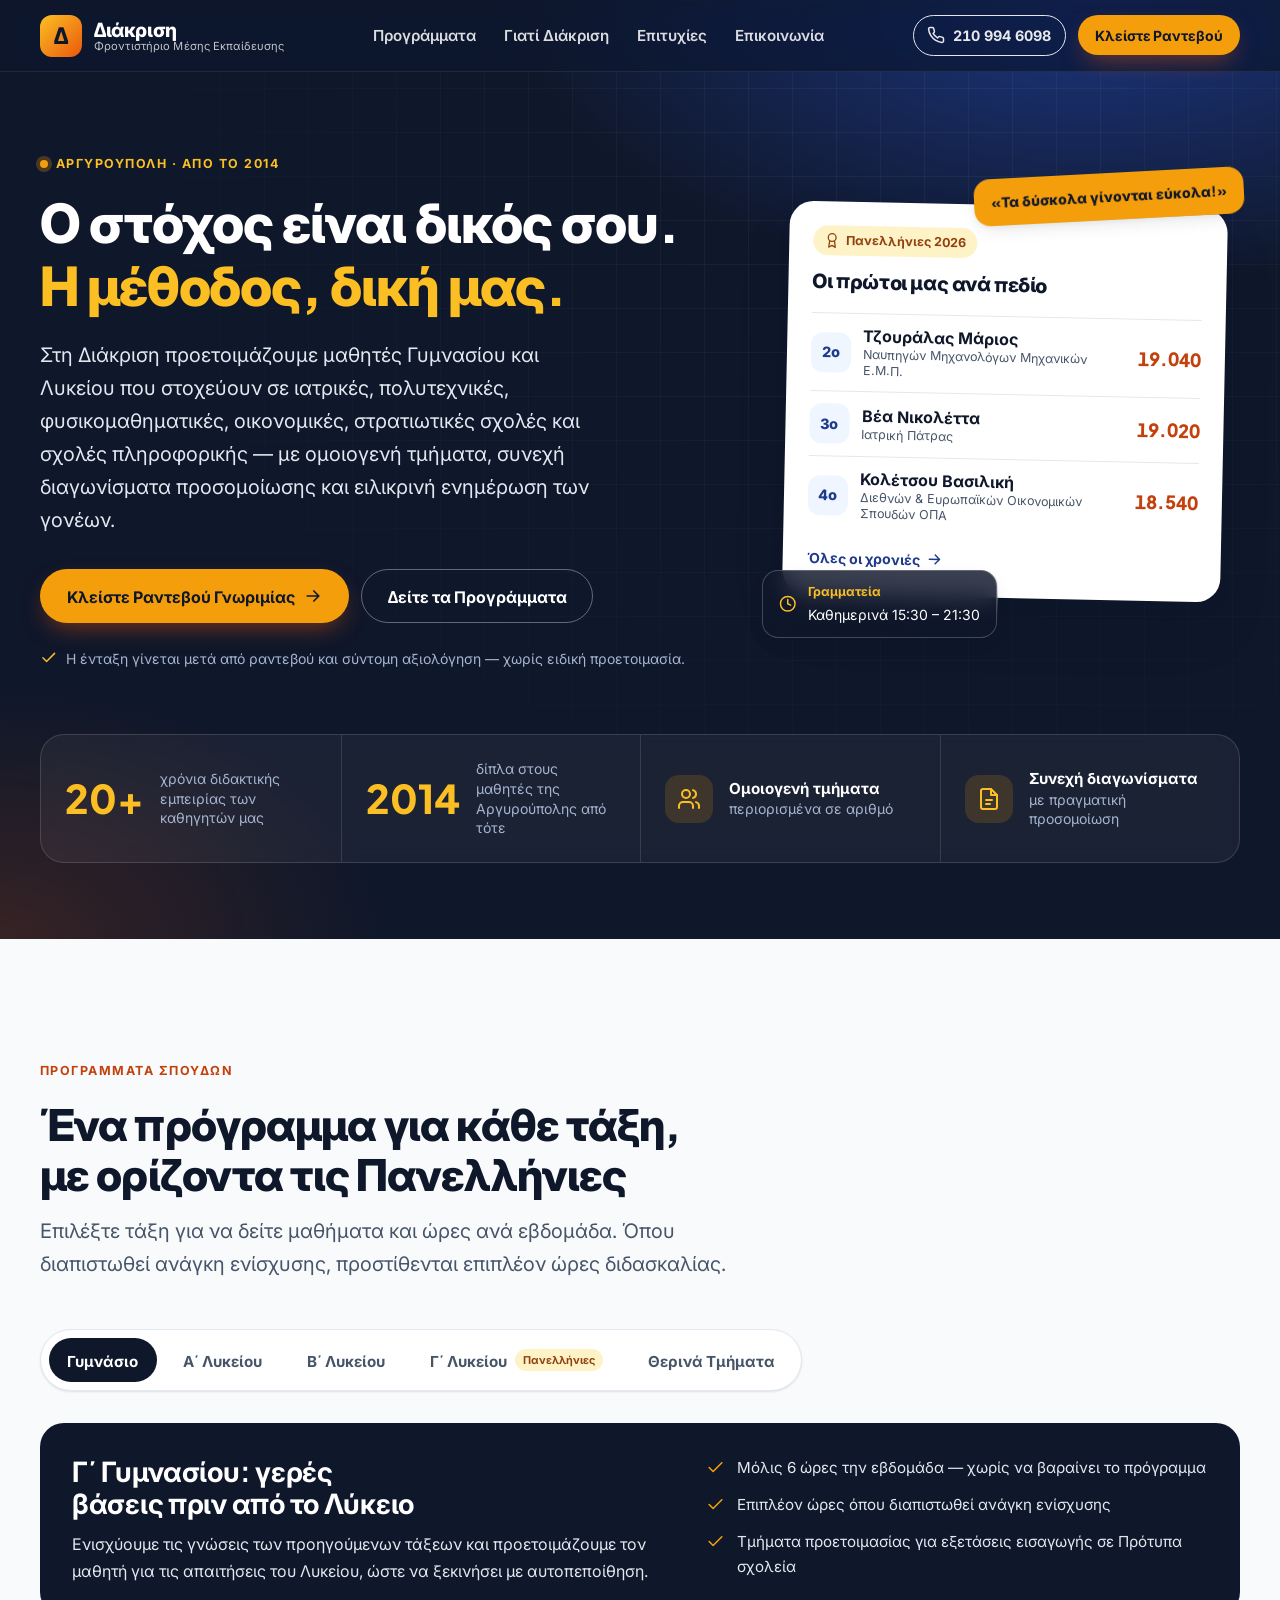
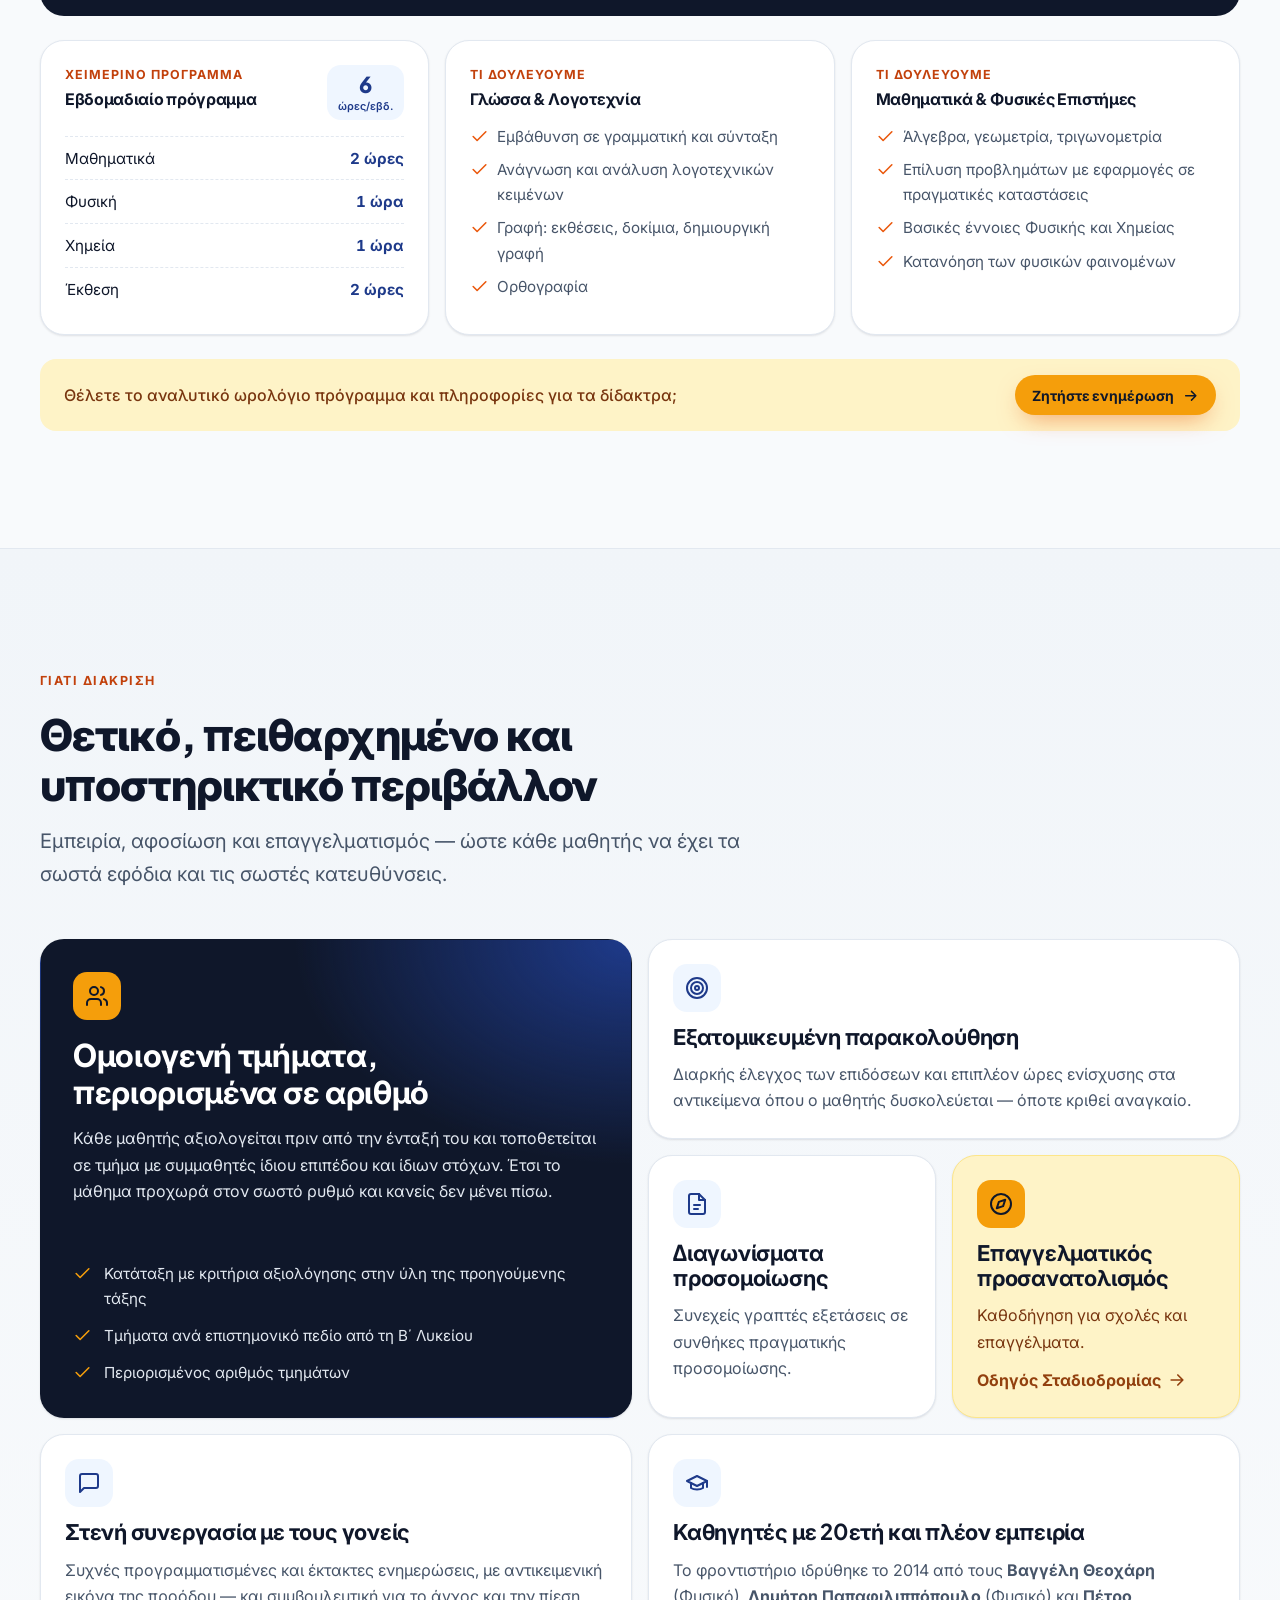
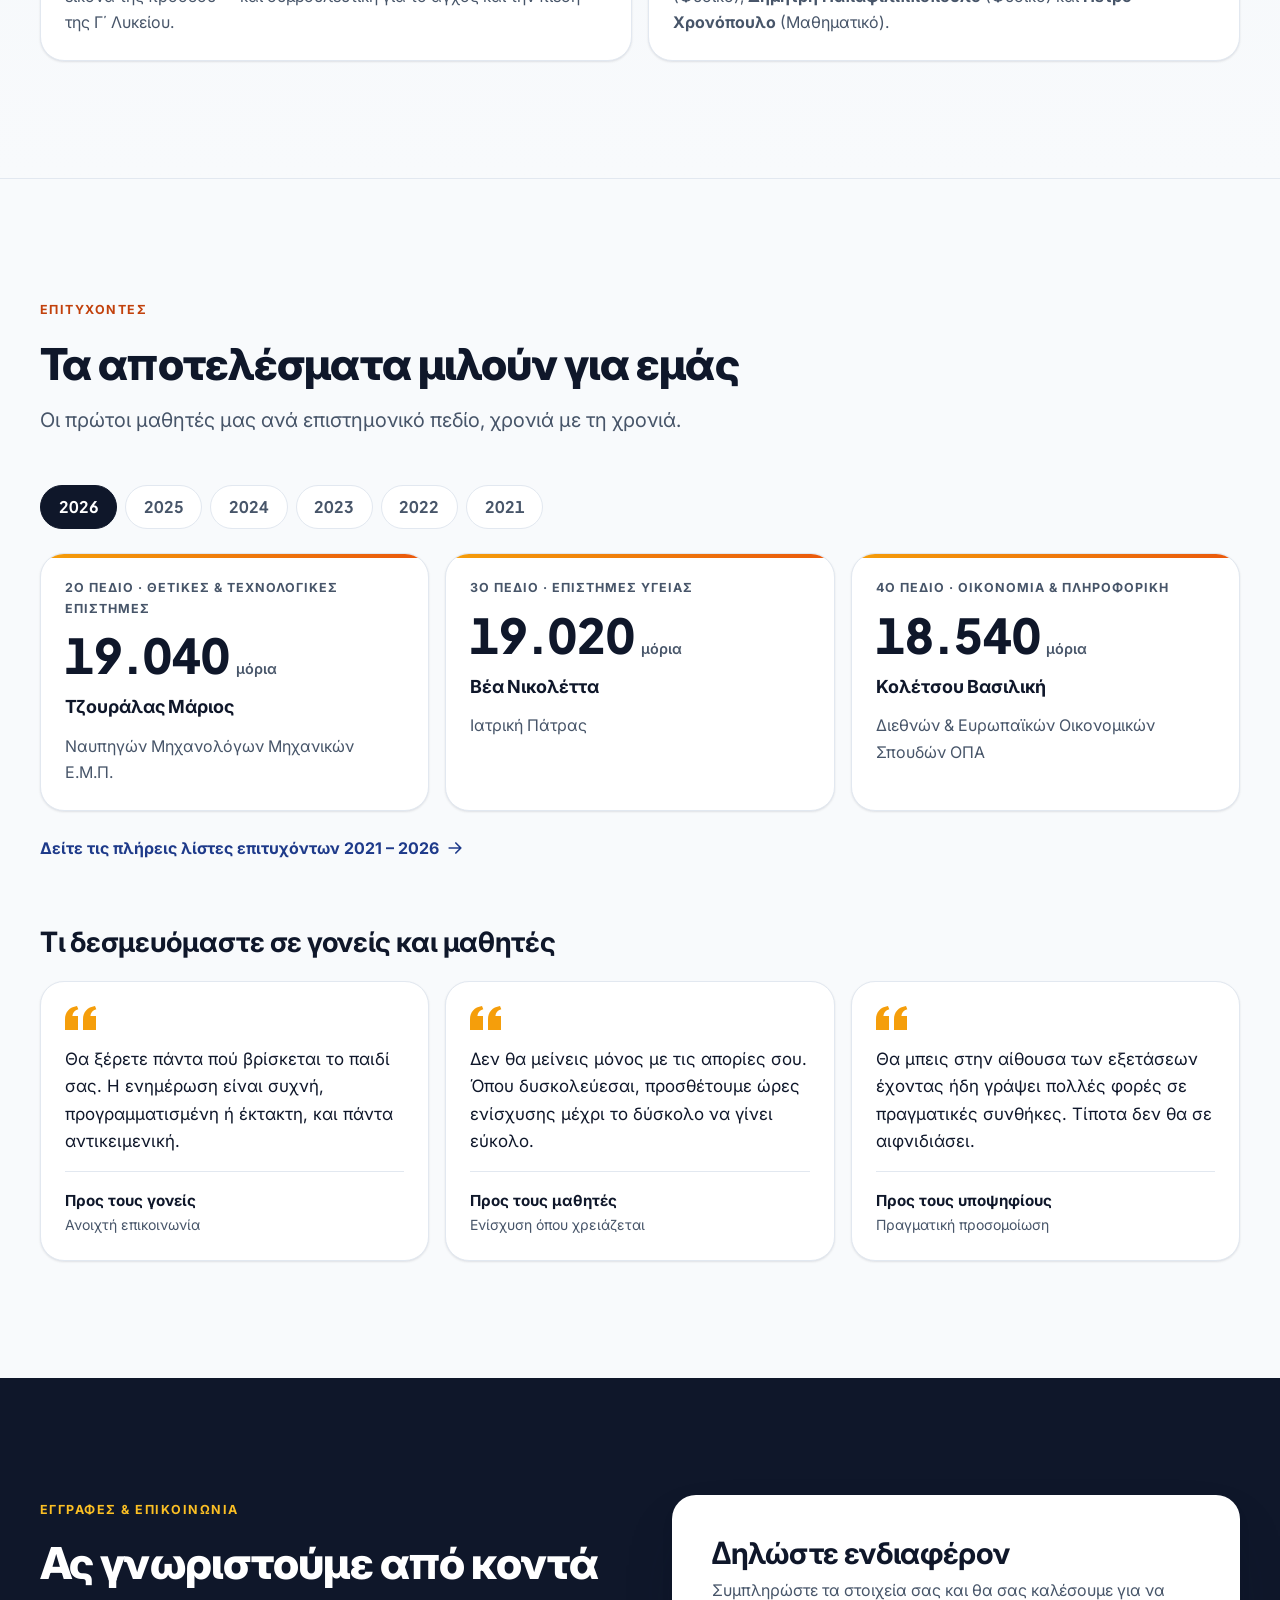
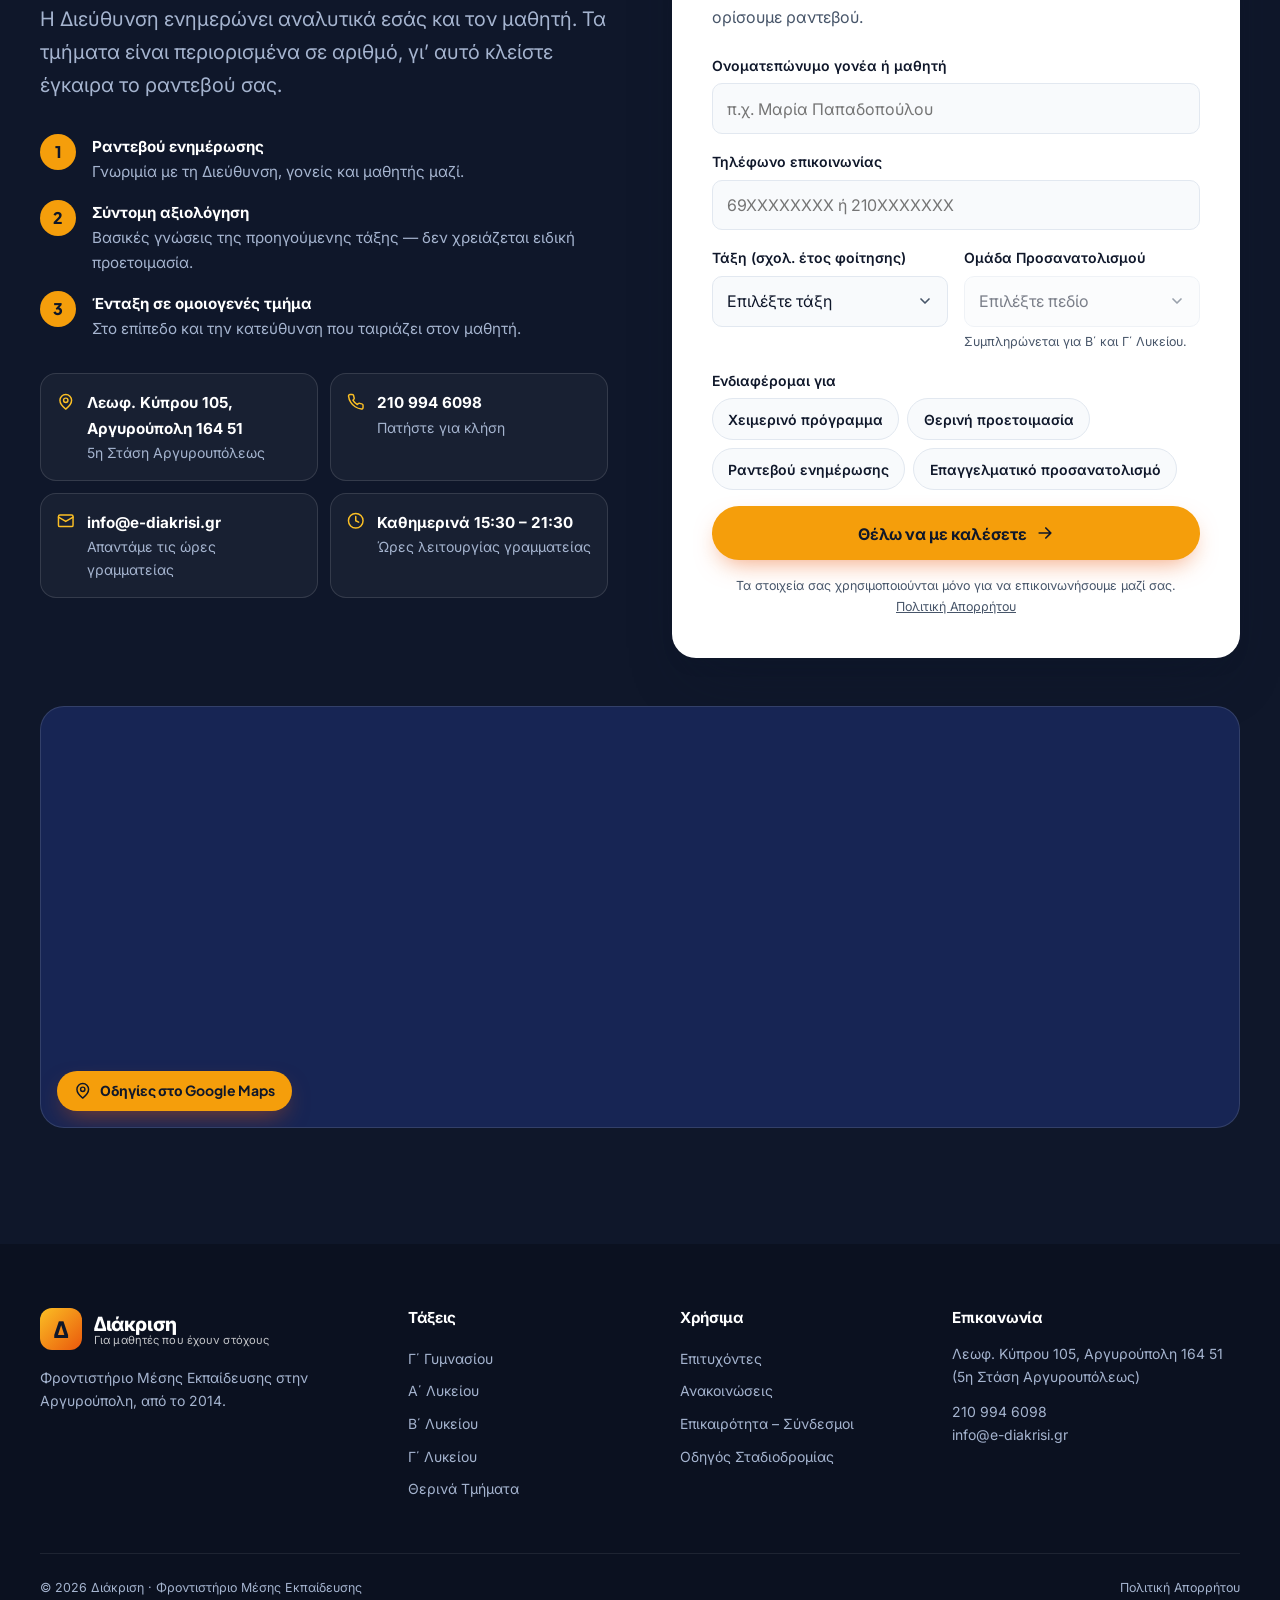
==== index.html @ 187826d8 "Add files via upload" ====
<!DOCTYPE html>
<html lang="el">
<head>
  <meta charset="UTF-8">
  <meta name="viewport" content="width=device-width, initial-scale=1">
  <title>Διάκριση · Φροντιστήριο Μέσης Εκπαίδευσης στην Αργυρούπολη</title>
  <meta name="description" content="Φροντιστήριο Διάκριση στην Αργυρούπολη: Γ΄ Γυμνασίου, Α΄, Β΄ και Γ΄ Λυκείου, θερινή προετοιμασία. Ομοιογενή τμήματα, διαγωνίσματα προσομοίωσης, συνεχής ενημέρωση γονέων. Τηλ. 210 994 6098.">
  <meta name="theme-color" content="#0F172A">

  <!-- Google Fonts: η Inter καλύπτει τα ελληνικά, η Plus Jakarta Sans τα λατινικά/αριθμούς των τίτλων -->
  <link rel="preconnect" href="https://fonts.googleapis.com">
  <link rel="preconnect" href="https://fonts.gstatic.com" crossorigin>
  <link href="https://fonts.googleapis.com/css2?family=Inter:wght@400;500;600;700;800&family=Plus+Jakarta+Sans:wght@500;600;700;800&display=swap" rel="stylesheet">

  <link rel="stylesheet" href="styles.css">
</head>
<body>

<!-- =========================================================
     SVG SPRITE — όλα τα εικονίδια inline, χωρίς εξωτερικά icon fonts
     ========================================================= -->
<svg xmlns="http://www.w3.org/2000/svg" class="sprite" aria-hidden="true" focusable="false">
  <symbol id="i-phone" viewBox="0 0 24 24"><path d="M22 16.92v3a2 2 0 0 1-2.18 2 19.8 19.8 0 0 1-8.63-3.07 19.5 19.5 0 0 1-6-6A19.8 19.8 0 0 1 2.12 4.18 2 2 0 0 1 4.11 2h3a2 2 0 0 1 2 1.72c.13.96.36 1.9.7 2.81a2 2 0 0 1-.45 2.11L8.09 9.91a16 16 0 0 0 6 6l1.27-1.27a2 2 0 0 1 2.11-.45c.91.34 1.85.57 2.81.7A2 2 0 0 1 22 16.92z"/></symbol>
  <symbol id="i-menu" viewBox="0 0 24 24"><path d="M4 6h16M4 12h16M4 18h16"/></symbol>
  <symbol id="i-close" viewBox="0 0 24 24"><path d="M18 6 6 18M6 6l12 12"/></symbol>
  <symbol id="i-arrow" viewBox="0 0 24 24"><path d="M5 12h14M13 6l6 6-6 6"/></symbol>
  <symbol id="i-check" viewBox="0 0 24 24"><path d="M20 6 9 17l-5-5"/></symbol>
  <symbol id="i-users" viewBox="0 0 24 24"><path d="M16 21v-2a4 4 0 0 0-4-4H6a4 4 0 0 0-4 4v2"/><circle cx="9" cy="7" r="4"/><path d="M22 21v-2a4 4 0 0 0-3-3.87M16 3.13a4 4 0 0 1 0 7.75"/></symbol>
  <symbol id="i-target" viewBox="0 0 24 24"><circle cx="12" cy="12" r="10"/><circle cx="12" cy="12" r="6"/><circle cx="12" cy="12" r="2"/></symbol>
  <symbol id="i-chart" viewBox="0 0 24 24"><path d="M3 3v18h18"/><path d="m7 15 4-4 3 3 5-6"/></symbol>
  <symbol id="i-compass" viewBox="0 0 24 24"><circle cx="12" cy="12" r="10"/><path d="m16.24 7.76-2.12 6.36-6.36 2.12 2.12-6.36z"/></symbol>
  <symbol id="i-chat" viewBox="0 0 24 24"><path d="M21 15a2 2 0 0 1-2 2H7l-4 4V5a2 2 0 0 1 2-2h14a2 2 0 0 1 2 2z"/></symbol>
  <symbol id="i-cap" viewBox="0 0 24 24"><path d="M22 10 12 5 2 10l10 5 10-5z"/><path d="M6 12v5c3 2 9 2 12 0v-5M22 10v6"/></symbol>
  <symbol id="i-pin" viewBox="0 0 24 24"><path d="M20 10c0 6-8 12-8 12s-8-6-8-12a8 8 0 0 1 16 0z"/><circle cx="12" cy="10" r="3"/></symbol>
  <symbol id="i-clock" viewBox="0 0 24 24"><circle cx="12" cy="12" r="10"/><path d="M12 6v6l4 2"/></symbol>
  <symbol id="i-mail" viewBox="0 0 24 24"><rect x="2" y="4" width="20" height="16" rx="2"/><path d="m22 7-10 6L2 7"/></symbol>
  <symbol id="i-exam" viewBox="0 0 24 24"><path d="M14 2H6a2 2 0 0 0-2 2v16a2 2 0 0 0 2 2h12a2 2 0 0 0 2-2V8z"/><path d="M14 2v6h6M9 13h6M9 17h4"/></symbol>
  <symbol id="i-award" viewBox="0 0 24 24"><circle cx="12" cy="8" r="6"/><path d="M8.21 13.89 7 23l5-3 5 3-1.21-9.12"/></symbol>
  <symbol id="i-calendar" viewBox="0 0 24 24"><rect x="3" y="4" width="18" height="18" rx="2"/><path d="M16 2v4M8 2v4M3 10h18"/></symbol>
</svg>

<a class="skip-link" href="#main">Μετάβαση στο περιεχόμενο</a>

<!-- =========================================================
     1. NAVBAR — sticky, glassmorphic
     ========================================================= -->
<header class="nav" id="nav">
  <div class="container nav__inner">
    <!-- Για το πραγματικό λογότυπο: αντικαταστήστε το .brand__mark με
         <img src="https://www.e-diakrisi.gr/sites/default/files/logo.png" alt="Διάκριση"> -->
    <a class="brand" href="#top" aria-label="Διάκριση — αρχική">
      <span class="brand__mark" aria-hidden="true">Δ</span>
      <span class="brand__text">
        <strong>Διάκριση</strong>
        <small>Φροντιστήριο Μέσης Εκπαίδευσης</small>
      </span>
    </a>

    <nav class="nav__links" aria-label="Κύρια πλοήγηση">
      <a href="#programmata">Προγράμματα</a>
      <a href="#giati">Γιατί Διάκριση</a>
      <a href="#epityxies">Επιτυχίες</a>
      <a href="#epikoinonia">Επικοινωνία</a>
    </nav>

    <div class="nav__actions">
      <a class="phone-badge" href="tel:+302109946098">
        <svg class="icon"><use href="#i-phone"/></svg>
        <span>210 994 6098</span>
      </a>
      <a class="btn btn--primary btn--sm nav__cta" href="#forma">Κλείστε Ραντεβού</a>
      <button class="nav__toggle" id="navToggle" type="button" aria-label="Άνοιγμα μενού" aria-expanded="false" aria-controls="drawer">
        <svg class="icon"><use href="#i-menu"/></svg>
      </button>
    </div>
  </div>
</header>

<!-- Mobile drawer -->
<div class="drawer-overlay" id="drawerOverlay" hidden></div>
<aside class="drawer" id="drawer" aria-label="Μενού" inert>
  <div class="drawer__head">
    <span class="brand__text"><strong>Διάκριση</strong><small>Για μαθητές που έχουν στόχους</small></span>
    <button class="nav__toggle nav__toggle--close" id="drawerClose" type="button" aria-label="Κλείσιμο μενού">
      <svg class="icon"><use href="#i-close"/></svg>
    </button>
  </div>
  <nav class="drawer__links" aria-label="Πλοήγηση κινητού">
    <a href="#programmata">Προγράμματα</a>
    <a href="#giati">Γιατί Διάκριση</a>
    <a href="#epityxies">Επιτυχίες</a>
    <a href="#epikoinonia">Επικοινωνία</a>
  </nav>
  <div class="drawer__foot">
    <a class="btn btn--primary btn--block" href="#forma">Κλείστε Ραντεβού</a>
    <a class="btn btn--ghost btn--block" href="tel:+302109946098">
      <svg class="icon"><use href="#i-phone"/></svg> 210 994 6098
    </a>
    <p class="drawer__hours">Γραμματεία: καθημερινά 15:30 – 21:30</p>
  </div>
</aside>

<main id="main">

  <!-- =========================================================
       2. HERO — split layout + trust bar
       ========================================================= -->
  <section class="hero" id="top">
    <div class="container hero__grid">
      <div class="hero__copy">
        <p class="eyebrow eyebrow--light">
          <span class="eyebrow__dot"></span> Αργυρούπολη · από το 2014
        </p>
        <h1>Ο στόχος είναι δικός σου.<br><span class="accent-text">Η μέθοδος, δική μας.</span></h1>
        <p class="hero__lead">
          Στη Διάκριση προετοιμάζουμε μαθητές Γυμνασίου και Λυκείου που στοχεύουν σε ιατρικές,
          πολυτεχνικές, φυσικομαθηματικές, οικονομικές, στρατιωτικές σχολές και σχολές πληροφορικής —
          με ομοιογενή τμήματα, συνεχή διαγωνίσματα προσομοίωσης και ειλικρινή ενημέρωση των γονέων.
        </p>
        <div class="hero__cta">
          <a class="btn btn--primary btn--lg" href="#forma">
            Κλείστε Ραντεβού Γνωριμίας <svg class="icon"><use href="#i-arrow"/></svg>
          </a>
          <a class="btn btn--outline-light btn--lg" href="#programmata">Δείτε τα Προγράμματα</a>
        </div>
        <p class="hero__note">
          <svg class="icon"><use href="#i-check"/></svg>
          Η ένταξη γίνεται μετά από ραντεβού και σύντομη αξιολόγηση — χωρίς ειδική προετοιμασία.
        </p>
      </div>

      <!-- Οπτικό: πραγματικά αποτελέσματα 2026 από e-diakrisi.gr/epityhontes -->
      <div class="hero__visual" aria-label="Πρώτοι ανά επιστημονικό πεδίο, Πανελλήνιες 2026">
        <div class="result-board">
          <div class="result-board__head">
            <span class="chip chip--amber"><svg class="icon"><use href="#i-award"/></svg> Πανελλήνιες 2026</span>
            <span class="result-board__title">Οι πρώτοι μας ανά πεδίο</span>
          </div>
          <ul class="result-board__list">
            <li>
              <span class="result-board__field">2ο</span>
              <span class="result-board__who"><strong>Τζουράλας Μάριος</strong><small>Ναυπηγών Μηχανολόγων Μηχανικών Ε.Μ.Π.</small></span>
              <span class="result-board__score">19.040</span>
            </li>
            <li>
              <span class="result-board__field">3ο</span>
              <span class="result-board__who"><strong>Βέα Νικολέττα</strong><small>Ιατρική Πάτρας</small></span>
              <span class="result-board__score">19.020</span>
            </li>
            <li>
              <span class="result-board__field">4ο</span>
              <span class="result-board__who"><strong>Κολέτσου Βασιλική</strong><small>Διεθνών &amp; Ευρωπαϊκών Οικονομικών Σπουδών ΟΠΑ</small></span>
              <span class="result-board__score">18.540</span>
            </li>
          </ul>
          <a class="result-board__link" href="#epityxies">Όλες οι χρονιές <svg class="icon"><use href="#i-arrow"/></svg></a>
        </div>
        <div class="float-card float-card--a">
          <svg class="icon"><use href="#i-clock"/></svg>
          <span><strong>Γραμματεία</strong>Καθημερινά 15:30 – 21:30</span>
        </div>
        <div class="float-card float-card--b">
          <span class="float-card__quote">«Τα δύσκολα γίνονται εύκολα!»</span>
        </div>
      </div>
    </div>

    <!-- Trust bar -->
    <div class="container">
      <ul class="trust">
        <li>
          <span class="trust__num">20+</span>
          <span class="trust__label">χρόνια διδακτικής εμπειρίας των καθηγητών μας</span>
        </li>
        <li>
          <span class="trust__num">2014</span>
          <span class="trust__label">δίπλα στους μαθητές της Αργυρούπολης από τότε</span>
        </li>
        <li>
          <span class="trust__icon"><svg class="icon"><use href="#i-users"/></svg></span>
          <span class="trust__label"><strong>Ομοιογενή τμήματα</strong>περιορισμένα σε αριθμό</span>
        </li>
        <li>
          <span class="trust__icon"><svg class="icon"><use href="#i-exam"/></svg></span>
          <span class="trust__label"><strong>Συνεχή διαγωνίσματα</strong>με πραγματική προσομοίωση</span>
        </li>
      </ul>
    </div>
  </section>

  <!-- =========================================================
       3. ΠΡΟΓΡΑΜΜΑΤΑ — tabs (το περιεχόμενο γεμίζει από script.js)
       ========================================================= -->
  <section class="section" id="programmata">
    <div class="container">
      <header class="section__head reveal">
        <p class="eyebrow">Προγράμματα Σπουδών</p>
        <h2>Ένα πρόγραμμα για κάθε τάξη, με ορίζοντα τις Πανελλήνιες</h2>
        <p>Επιλέξτε τάξη για να δείτε μαθήματα και ώρες ανά εβδομάδα. Όπου διαπιστωθεί ανάγκη ενίσχυσης, προστίθενται επιπλέον ώρες διδασκαλίας.</p>
      </header>

      <div class="tabs reveal">
        <div class="tabs__list" role="tablist" aria-label="Τάξεις" id="tabList">
          <button class="tabs__tab is-active" role="tab" id="tab-gymnasio" aria-controls="tabPanel" aria-selected="true" data-tab="gymnasio">Γυμνάσιο</button>
          <button class="tabs__tab" role="tab" id="tab-a" aria-controls="tabPanel" aria-selected="false" tabindex="-1" data-tab="a">Α΄ Λυκείου</button>
          <button class="tabs__tab" role="tab" id="tab-b" aria-controls="tabPanel" aria-selected="false" tabindex="-1" data-tab="b">Β΄ Λυκείου</button>
          <button class="tabs__tab" role="tab" id="tab-g" aria-controls="tabPanel" aria-selected="false" tabindex="-1" data-tab="g">Γ΄ Λυκείου <span class="tabs__hint">Πανελλήνιες</span></button>
          <button class="tabs__tab" role="tab" id="tab-therina" aria-controls="tabPanel" aria-selected="false" tabindex="-1" data-tab="therina">Θερινά Τμήματα</button>
        </div>

        <div class="tabs__panel" role="tabpanel" id="tabPanel" aria-labelledby="tab-gymnasio" tabindex="0">
          <noscript><p>Ενεργοποιήστε τη JavaScript για να δείτε τα προγράμματα ή καλέστε μας στο 210 994 6098.</p></noscript>
        </div>
      </div>
    </div>
  </section>

  <!-- =========================================================
       4. ΓΙΑΤΙ ΔΙΑΚΡΙΣΗ — bento grid
       ========================================================= -->
  <section class="section section--tint" id="giati">
    <div class="container">
      <header class="section__head reveal">
        <p class="eyebrow">Γιατί Διάκριση</p>
        <h2>Θετικό, πειθαρχημένο και υποστηρικτικό περιβάλλον</h2>
        <p>Εμπειρία, αφοσίωση και επαγγελματισμός — ώστε κάθε μαθητής να έχει τα σωστά εφόδια και τις σωστές κατευθύνσεις.</p>
      </header>

      <div class="bento">
        <article class="bento__tile bento__tile--hero reveal">
          <span class="bento__icon"><svg class="icon"><use href="#i-users"/></svg></span>
          <h3>Ομοιογενή τμήματα, περιορισμένα σε αριθμό</h3>
          <p>Κάθε μαθητής αξιολογείται πριν από την ένταξή του και τοποθετείται σε τμήμα με συμμαθητές ίδιου επιπέδου και ίδιων στόχων. Έτσι το μάθημα προχωρά στον σωστό ρυθμό και κανείς δεν μένει πίσω.</p>
          <ul class="ticks">
            <li><svg class="icon"><use href="#i-check"/></svg> Κατάταξη με κριτήρια αξιολόγησης στην ύλη της προηγούμενης τάξης</li>
            <li><svg class="icon"><use href="#i-check"/></svg> Τμήματα ανά επιστημονικό πεδίο από τη Β΄ Λυκείου</li>
            <li><svg class="icon"><use href="#i-check"/></svg> Περιορισμένος αριθμός τμημάτων</li>
          </ul>
        </article>

        <article class="bento__tile bento__tile--wide reveal">
          <span class="bento__icon"><svg class="icon"><use href="#i-target"/></svg></span>
          <h3>Εξατομικευμένη παρακολούθηση</h3>
          <p>Διαρκής έλεγχος των επιδόσεων και επιπλέον ώρες ενίσχυσης στα αντικείμενα όπου ο μαθητής δυσκολεύεται — όποτε κριθεί αναγκαίο.</p>
        </article>

        <article class="bento__tile reveal">
          <span class="bento__icon"><svg class="icon"><use href="#i-exam"/></svg></span>
          <h3>Διαγωνίσματα προσομοίωσης</h3>
          <p>Συνεχείς γραπτές εξετάσεις σε συνθήκες πραγματικής προσομοίωσης.</p>
        </article>

        <article class="bento__tile bento__tile--amber reveal">
          <span class="bento__icon"><svg class="icon"><use href="#i-compass"/></svg></span>
          <h3>Επαγγελματικός προσανατολισμός</h3>
          <p>Καθοδήγηση για σχολές και επαγγέλματα.</p>
          <a class="link-arrow" href="https://odigos.stadiodromia.gr/login.php?cid=7604468E-B8A5-446B-A3AA-A02085F375F2" target="_blank" rel="noopener">Οδηγός Σταδιοδρομίας <svg class="icon"><use href="#i-arrow"/></svg></a>
        </article>

        <article class="bento__tile bento__tile--wide reveal">
          <span class="bento__icon"><svg class="icon"><use href="#i-chat"/></svg></span>
          <h3>Στενή συνεργασία με τους γονείς</h3>
          <p>Συχνές προγραμματισμένες και έκτακτες ενημερώσεις, με αντικειμενική εικόνα της προόδου — και συμβουλευτική για το άγχος και την πίεση της Γ΄ Λυκείου.</p>
        </article>

        <article class="bento__tile bento__tile--wide reveal">
          <span class="bento__icon"><svg class="icon"><use href="#i-cap"/></svg></span>
          <h3>Καθηγητές με 20ετή και πλέον εμπειρία</h3>
          <p>Το φροντιστήριο ιδρύθηκε το 2014 από τους <strong>Βαγγέλη Θεοχάρη</strong> (Φυσικό), <strong>Δημήτρη Παπαφιλιππόπουλο</strong> (Φυσικό) και <strong>Πέτρο Χρονόπουλο</strong> (Μαθηματικό).</p>
        </article>
      </div>
    </div>
  </section>

  <!-- =========================================================
       5. ΕΠΙΤΥΧΙΕΣ + ΔΕΣΜΕΥΣΕΙΣ
       ========================================================= -->
  <section class="section" id="epityxies">
    <div class="container">
      <header class="section__head reveal">
        <p class="eyebrow">Επιτυχόντες</p>
        <h2>Τα αποτελέσματα μιλούν για εμάς</h2>
        <p>Οι πρώτοι μαθητές μας ανά επιστημονικό πεδίο, χρονιά με τη χρονιά.</p>
      </header>

      <div class="years reveal" role="group" aria-label="Επιλογή χρονιάς" id="yearList"></div>
      <div class="results" id="resultGrid" aria-live="polite"></div>

      <p class="results__more reveal">
        <a class="link-arrow" href="https://www.e-diakrisi.gr/epityhontes" target="_blank" rel="noopener">
          Δείτε τις πλήρεις λίστες επιτυχόντων 2021 – 2026 <svg class="icon"><use href="#i-arrow"/></svg>
        </a>
      </p>

      <!-- ΚΡΙΤΙΚΕΣ: το e-diakrisi.gr δεν δημοσιεύει μαρτυρίες γονέων/μαθητών, οπότε εδώ
           μπαίνουν οι δεσμεύσεις του φροντιστηρίου. Για πραγματικές κριτικές, αντικαταστήστε
           κάθε .pledge με το κείμενο και το όνομα του γονέα/μαθητή (ίδια δομή κάρτας). -->
      <h3 class="subhead reveal">Τι δεσμευόμαστε σε γονείς και μαθητές</h3>
      <div class="pledges">
        <figure class="pledge reveal">
          <svg class="pledge__mark" viewBox="0 0 32 24" aria-hidden="true"><path d="M0 24V13.6C0 5.9 4.3 1.3 12 0l1.3 3.3C9.6 4.4 7.7 6.8 7.4 10H13v14H0zm18 0V13.6C18 5.9 22.3 1.3 30 0l1.3 3.3c-3.7 1.1-5.6 3.5-5.9 6.7H31v14H18z"/></svg>
          <blockquote>Θα ξέρετε πάντα πού βρίσκεται το παιδί σας. Η ενημέρωση είναι συχνή, προγραμματισμένη ή έκτακτη, και πάντα αντικειμενική.</blockquote>
          <figcaption><strong>Προς τους γονείς</strong>Ανοιχτή επικοινωνία</figcaption>
        </figure>
        <figure class="pledge reveal">
          <svg class="pledge__mark" viewBox="0 0 32 24" aria-hidden="true"><path d="M0 24V13.6C0 5.9 4.3 1.3 12 0l1.3 3.3C9.6 4.4 7.7 6.8 7.4 10H13v14H0zm18 0V13.6C18 5.9 22.3 1.3 30 0l1.3 3.3c-3.7 1.1-5.6 3.5-5.9 6.7H31v14H18z"/></svg>
          <blockquote>Δεν θα μείνεις μόνος με τις απορίες σου. Όπου δυσκολεύεσαι, προσθέτουμε ώρες ενίσχυσης μέχρι το δύσκολο να γίνει εύκολο.</blockquote>
          <figcaption><strong>Προς τους μαθητές</strong>Ενίσχυση όπου χρειάζεται</figcaption>
        </figure>
        <figure class="pledge reveal">
          <svg class="pledge__mark" viewBox="0 0 32 24" aria-hidden="true"><path d="M0 24V13.6C0 5.9 4.3 1.3 12 0l1.3 3.3C9.6 4.4 7.7 6.8 7.4 10H13v14H0zm18 0V13.6C18 5.9 22.3 1.3 30 0l1.3 3.3c-3.7 1.1-5.6 3.5-5.9 6.7H31v14H18z"/></svg>
          <blockquote>Θα μπεις στην αίθουσα των εξετάσεων έχοντας ήδη γράψει πολλές φορές σε πραγματικές συνθήκες. Τίποτα δεν θα σε αιφνιδιάσει.</blockquote>
          <figcaption><strong>Προς τους υποψηφίους</strong>Πραγματική προσομοίωση</figcaption>
        </figure>
      </div>
    </div>
  </section>

  <!-- =========================================================
       6. ΕΠΙΚΟΙΝΩΝΙΑ + ΦΟΡΜΑ ΕΝΔΙΑΦΕΡΟΝΤΟΣ
       ========================================================= -->
  <section class="section section--dark" id="epikoinonia">
    <div class="container contact">
      <div class="contact__info reveal">
        <p class="eyebrow eyebrow--light">Εγγραφές &amp; Επικοινωνία</p>
        <h2>Ας γνωριστούμε από κοντά</h2>
        <p class="contact__lead">Η Διεύθυνση ενημερώνει αναλυτικά εσάς και τον μαθητή. Τα τμήματα είναι περιορισμένα σε αριθμό, γι’ αυτό κλείστε έγκαιρα το ραντεβού σας.</p>

        <ol class="steps">
          <li><span>1</span><div><strong>Ραντεβού ενημέρωσης</strong>Γνωριμία με τη Διεύθυνση, γονείς και μαθητής μαζί.</div></li>
          <li><span>2</span><div><strong>Σύντομη αξιολόγηση</strong>Βασικές γνώσεις της προηγούμενης τάξης — δεν χρειάζεται ειδική προετοιμασία.</div></li>
          <li><span>3</span><div><strong>Ένταξη σε ομοιογενές τμήμα</strong>Στο επίπεδο και την κατεύθυνση που ταιριάζει στον μαθητή.</div></li>
        </ol>

        <address class="contact__details">
          <a href="https://maps.app.goo.gl/updVkxyFe89AQV2y7" target="_blank" rel="noopener">
            <svg class="icon"><use href="#i-pin"/></svg>
            <span><strong>Λεωφ. Κύπρου 105, Αργυρούπολη 164 51</strong>5η Στάση Αργυρουπόλεως</span>
          </a>
          <a href="tel:+302109946098">
            <svg class="icon"><use href="#i-phone"/></svg>
            <span><strong>210 994 6098</strong>Πατήστε για κλήση</span>
          </a>
          <a href="mailto:info@e-diakrisi.gr">
            <svg class="icon"><use href="#i-mail"/></svg>
            <span><strong>info@e-diakrisi.gr</strong>Απαντάμε τις ώρες γραμματείας</span>
          </a>
          <div>
            <svg class="icon"><use href="#i-clock"/></svg>
            <span><strong>Καθημερινά 15:30 – 21:30</strong>Ώρες λειτουργίας γραμματείας</span>
          </div>
        </address>
      </div>

      <!-- Φόρμα: ο έλεγχος γίνεται στο script.js. ΠΡΟΣΟΧΗ — πρωτότυπο: τα στοιχεία
           ΔΕΝ αποστέλλονται πουθενά. Συνδέστε το submit με backend / υπηρεσία φορμών. -->
      <div class="form-card reveal" id="forma">
        <form id="leadForm" novalidate>
          <h3>Δηλώστε ενδιαφέρον</h3>
          <p class="form-card__sub">Συμπληρώστε τα στοιχεία σας και θα σας καλέσουμε για να ορίσουμε ραντεβού.</p>

          <div class="field">
            <label for="f-name">Ονοματεπώνυμο γονέα ή μαθητή</label>
            <input id="f-name" name="name" type="text" autocomplete="name" placeholder="π.χ. Μαρία Παπαδοπούλου" aria-describedby="e-name" required>
            <p class="field__error" id="e-name" role="alert"></p>
          </div>

          <div class="field">
            <label for="f-phone">Τηλέφωνο επικοινωνίας</label>
            <input id="f-phone" name="phone" type="tel" inputmode="tel" autocomplete="tel" placeholder="69XXXXXXXX ή 210XXXXXXX" aria-describedby="e-phone" required>
            <p class="field__error" id="e-phone" role="alert"></p>
          </div>

          <div class="field-row">
            <div class="field">
              <label for="f-grade">Τάξη (σχολ. έτος φοίτησης)</label>
              <select id="f-grade" name="grade" aria-describedby="e-grade" required>
                <option value="">Επιλέξτε τάξη</option>
                <option>Γ΄ Γυμνασίου</option>
                <option>Α΄ Λυκείου</option>
                <option data-track>Β΄ Λυκείου</option>
                <option data-track>Γ΄ Λυκείου</option>
              </select>
              <p class="field__error" id="e-grade" role="alert"></p>
            </div>
            <div class="field">
              <label for="f-track">Ομάδα Προσανατολισμού</label>
              <select id="f-track" name="track" aria-describedby="e-track h-track" disabled>
                <option value="">Επιλέξτε πεδίο</option>
                <option>Θετικές &amp; Τεχνολογικές Επιστήμες (2ο)</option>
                <option>Επιστήμες Υγείας (3ο)</option>
                <option>Οικονομία &amp; Πληροφορική (4ο)</option>
                <option>Δεν έχω αποφασίσει ακόμη</option>
              </select>
              <p class="field__hint" id="h-track">Συμπληρώνεται για Β΄ και Γ΄ Λυκείου.</p>
              <p class="field__error" id="e-track" role="alert"></p>
            </div>
          </div>

          <fieldset class="field" aria-describedby="e-interest">
            <legend>Ενδιαφέρομαι για</legend>
            <div class="pills">
              <label class="pill"><input type="radio" name="interest" value="Χειμερινό πρόγραμμα"><span>Χειμερινό πρόγραμμα</span></label>
              <label class="pill"><input type="radio" name="interest" value="Θερινή προετοιμασία"><span>Θερινή προετοιμασία</span></label>
              <label class="pill"><input type="radio" name="interest" value="Ραντεβού ενημέρωσης"><span>Ραντεβού ενημέρωσης</span></label>
              <label class="pill"><input type="radio" name="interest" value="Επαγγελματικό προσανατολισμό"><span>Επαγγελματικό προσανατολισμό</span></label>
            </div>
            <p class="field__error" id="e-interest" role="alert"></p>
          </fieldset>

          <button class="btn btn--primary btn--lg btn--block" type="submit">
            Θέλω να με καλέσετε <svg class="icon"><use href="#i-arrow"/></svg>
          </button>
          <p class="form-card__legal">Τα στοιχεία σας χρησιμοποιούνται μόνο για να επικοινωνήσουμε μαζί σας. <a href="https://www.e-diakrisi.gr/privacy-policy" target="_blank" rel="noopener">Πολιτική Απορρήτου</a></p>
        </form>

        <!-- Κατάσταση επιβεβαίωσης -->
        <div class="form-success" id="formSuccess" tabindex="-1" hidden>
          <span class="form-success__icon"><svg class="icon"><use href="#i-check"/></svg></span>
          <h3>Ευχαριστούμε, <span id="s-name"></span>!</h3>
          <p>Καταγράψαμε το ενδιαφέρον σας. Θα σας καλέσουμε στο <strong id="s-phone"></strong> τις ώρες γραμματείας (καθημερινά 15:30 – 21:30).</p>
          <dl class="form-success__summary" id="s-summary"></dl>
          <div class="form-success__actions">
            <a class="btn btn--primary" href="tel:+302109946098"><svg class="icon"><use href="#i-phone"/></svg> Καλέστε τώρα</a>
            <button class="btn btn--ghost" type="button" id="formReset">Νέα δήλωση</button>
          </div>
        </div>
      </div>
    </div>

    <!-- Χάρτης -->
    <div class="container">
      <div class="map reveal">
        <iframe
          title="Χάρτης: Φροντιστήριο Διάκριση, Λεωφ. Κύπρου 105, Αργυρούπολη"
          src="https://www.google.com/maps?q=%CE%9B%CE%B5%CF%89%CF%86.+%CE%9A%CF%8D%CF%80%CF%81%CE%BF%CF%85+105%2C+%CE%91%CF%81%CE%B3%CF%85%CF%81%CE%BF%CF%8D%CF%80%CE%BF%CE%BB%CE%B7+164+51&hl=el&z=16&output=embed"
          loading="lazy" referrerpolicy="no-referrer-when-downgrade" allowfullscreen></iframe>
        <a class="map__cta btn btn--primary btn--sm" href="https://maps.app.goo.gl/updVkxyFe89AQV2y7" target="_blank" rel="noopener">
          <svg class="icon"><use href="#i-pin"/></svg> Οδηγίες στο Google Maps
        </a>
      </div>
    </div>
  </section>
</main>

<!-- =========================================================
     FOOTER
     ========================================================= -->
<footer class="footer">
  <div class="container footer__grid">
    <div>
      <a class="brand brand--light" href="#top">
        <span class="brand__mark" aria-hidden="true">Δ</span>
        <span class="brand__text"><strong>Διάκριση</strong><small>Για μαθητές που έχουν στόχους</small></span>
      </a>
      <p class="footer__about">Φροντιστήριο Μέσης Εκπαίδευσης στην Αργυρούπολη, από το 2014.</p>
    </div>
    <nav aria-label="Τάξεις">
      <h4>Τάξεις</h4>
      <a href="#programmata" data-open-tab="gymnasio">Γ΄ Γυμνασίου</a>
      <a href="#programmata" data-open-tab="a">Α΄ Λυκείου</a>
      <a href="#programmata" data-open-tab="b">Β΄ Λυκείου</a>
      <a href="#programmata" data-open-tab="g">Γ΄ Λυκείου</a>
      <a href="#programmata" data-open-tab="therina">Θερινά Τμήματα</a>
    </nav>
    <nav aria-label="Χρήσιμα">
      <h4>Χρήσιμα</h4>
      <a href="https://www.e-diakrisi.gr/epityhontes" target="_blank" rel="noopener">Επιτυχόντες</a>
      <a href="https://www.e-diakrisi.gr/anakoinoseis" target="_blank" rel="noopener">Ανακοινώσεις</a>
      <a href="https://www.e-diakrisi.gr/syndesmoi" target="_blank" rel="noopener">Επικαιρότητα – Σύνδεσμοι</a>
      <a href="https://odigos.stadiodromia.gr/login.php?cid=7604468E-B8A5-446B-A3AA-A02085F375F2" target="_blank" rel="noopener">Οδηγός Σταδιοδρομίας</a>
    </nav>
    <div>
      <h4>Επικοινωνία</h4>
      <p>Λεωφ. Κύπρου 105, Αργυρούπολη 164 51<br>(5η Στάση Αργυρουπόλεως)</p>
      <p><a href="tel:+302109946098">210 994 6098</a><br><a href="mailto:info@e-diakrisi.gr">info@e-diakrisi.gr</a></p>
    </div>
  </div>
  <div class="container footer__bottom">
    <span>© <span id="year">2026</span> Διάκριση · Φροντιστήριο Μέσης Εκπαίδευσης</span>
    <a href="https://www.e-diakrisi.gr/privacy-policy" target="_blank" rel="noopener">Πολιτική Απορρήτου</a>
  </div>
</footer>

<!-- =========================================================
     7. MOBILE BOTTOM ACTION BAR (≤ 768px)
     ========================================================= -->
<div class="action-bar" role="navigation" aria-label="Γρήγορες ενέργειες">
  <a class="action-bar__btn action-bar__btn--call" href="tel:+302109946098">
    <svg class="icon"><use href="#i-phone"/></svg> Κλήση
  </a>
  <a class="action-bar__btn action-bar__btn--lead" href="#forma">
    <svg class="icon"><use href="#i-calendar"/></svg> Ενδιαφέρον
  </a>
</div>

<script src="script.js"></script>
</body>
</html>
---- styles.css ----
/* ==========================================================================
   ΔΙΑΚΡΙΣΗ · Φροντιστήριο Μέσης Εκπαίδευσης — styles.css
   Περιεχόμενα
     1. Design tokens (:root)
     2. Reset & βάση
     3. Βοηθητικά: container, section, eyebrow, icon, buttons, chips
     4. Navbar + mobile drawer
     5. Hero + trust bar
     6. Προγράμματα (tabs)
     7. Bento grid
     8. Επιτυχίες + δεσμεύσεις
     9. Επικοινωνία, φόρμα, χάρτης
    10. Footer
    11. Mobile action bar
    12. Scroll-reveal & reduced motion
   ========================================================================== */

/* 1. DESIGN TOKENS ------------------------------------------------------- */
:root {
  /* Χρώματα — primary (navy) */
  --navy-900: #0F172A;
  --navy-800: #172554;
  --navy-700: #1E3A8A;
  --navy-100: #DBEAFE;
  --navy-50:  #EFF6FF;

  /* Accent (amber / orange) */
  --amber-500: #F59E0B;
  --amber-400: #FBBF24;
  --amber-100: #FEF3C7;
  --orange-600: #EA580C;
  --orange-700: #C2410C; /* για μικρό κείμενο σε λευκό: αντίθεση AA */

  /* Επιφάνειες & κείμενο */
  --bg: #F8FAFC;
  --surface: #FFFFFF;
  --border: #E2E8F0;
  --text: #0F172A;
  --text-muted: #475569;
  --text-on-dark: #E2E8F0;
  --text-on-dark-muted: #A5B4CF;
  --danger: #B91C1C;
  --success: #15803D;

  /* Τυπογραφία — η Inter αναλαμβάνει όσα ελληνικά δεν καλύπτει η Plus Jakarta Sans */
  --font-display: "Plus Jakarta Sans", "Inter", system-ui, -apple-system, "Segoe UI", sans-serif;
  --font-body: "Inter", system-ui, -apple-system, "Segoe UI", sans-serif;
  --fs-h1: clamp(2.25rem, 1.4rem + 3.2vw, 3.4rem);
  --fs-h2: clamp(1.75rem, 1.25rem + 2vw, 2.75rem);
  --fs-h3: clamp(1.125rem, 1.05rem + .4vw, 1.375rem);
  --fs-lead: clamp(1.0625rem, 1rem + .35vw, 1.25rem);
  --fs-body: 1rem;
  --fs-sm: .875rem;
  --fs-xs: .78rem;

  /* Αποστάσεις */
  --sp-1: .25rem;  --sp-2: .5rem;  --sp-3: .75rem; --sp-4: 1rem;
  --sp-5: 1.5rem;  --sp-6: 2rem;   --sp-7: 3rem;   --sp-8: 4rem;
  --section-y: clamp(4rem, 2.5rem + 6vw, 7.5rem);
  --container: 1200px;
  --gutter: clamp(1.125rem, .5rem + 2.5vw, 2rem);

  /* Ακτίνες & σκιές */
  --r-sm: 10px; --r-md: 16px; --r-lg: 24px; --r-pill: 999px;
  --shadow-sm: 0 1px 2px rgba(15, 23, 42, .06), 0 1px 3px rgba(15, 23, 42, .05);
  --shadow-md: 0 6px 20px -6px rgba(15, 23, 42, .14), 0 2px 6px rgba(15, 23, 42, .05);
  --shadow-lg: 0 30px 60px -20px rgba(15, 23, 42, .35), 0 10px 20px -10px rgba(15, 23, 42, .2);
  --shadow-cta: 0 10px 24px -8px rgba(234, 88, 12, .55);

  --nav-h: 72px;
  --ease: cubic-bezier(.22, .8, .3, 1);
}

/* 2. RESET & ΒΑΣΗ --------------------------------------------------------- */
*, *::before, *::after { box-sizing: border-box; }
html { scroll-behavior: smooth; -webkit-text-size-adjust: 100%; }
body {
  margin: 0;
  font-family: var(--font-body);
  font-size: var(--fs-body);
  line-height: 1.65;
  color: var(--text);
  background: var(--bg);
  -webkit-font-smoothing: antialiased;
}
body.is-locked { overflow: hidden; }
h1, h2, h3, h4 { font-family: var(--font-display); line-height: 1.15; margin: 0; letter-spacing: -.02em; text-wrap: balance; }
h1 { font-size: var(--fs-h1); font-weight: 800; }
h2 { font-size: var(--fs-h2); font-weight: 800; }
h3 { font-size: var(--fs-h3); font-weight: 700; letter-spacing: -.01em; }
p { margin: 0; }
ul, ol { margin: 0; padding: 0; list-style: none; }
a { color: inherit; text-decoration: none; }
img, svg, iframe { display: block; max-width: 100%; }
button, input, select { font: inherit; color: inherit; }
address { font-style: normal; }
fieldset { border: 0; padding: 0; margin: 0; min-width: 0; }
section[id], [id="forma"] { scroll-margin-top: calc(var(--nav-h) + 12px); }
:focus-visible { outline: 3px solid var(--amber-500); outline-offset: 3px; border-radius: 6px; }

.sprite { position: absolute; width: 0; height: 0; overflow: hidden; }
.skip-link {
  position: absolute; left: var(--sp-4); top: -100px; z-index: 200;
  background: var(--amber-500); color: var(--navy-900); font-weight: 700;
  padding: var(--sp-3) var(--sp-4); border-radius: var(--r-sm);
}
.skip-link:focus { top: var(--sp-4); }

/* 3. ΒΟΗΘΗΤΙΚΑ ------------------------------------------------------------ */
.container { width: min(100% - 2 * var(--gutter), var(--container)); margin-inline: auto; }

.section { padding-block: var(--section-y); }
.section--tint { background: linear-gradient(180deg, #F1F5F9 0%, var(--bg) 100%); border-block: 1px solid var(--border); }
.section--dark { background: var(--navy-900); color: var(--text-on-dark); }
.section--dark h2, .section--dark h3 { color: #fff; }
.section__head { max-width: 46rem; margin-bottom: var(--sp-7); }
.section__head p:last-child { margin-top: var(--sp-4); font-size: var(--fs-lead); color: var(--text-muted); }

.eyebrow {
  display: inline-flex; align-items: center; gap: var(--sp-2);
  font-size: var(--fs-xs); font-weight: 700; letter-spacing: .12em; text-transform: uppercase;
  color: var(--orange-700); margin-bottom: var(--sp-4);
}
.eyebrow--light { color: var(--amber-400); }
.eyebrow__dot { width: 8px; height: 8px; border-radius: 50%; background: var(--amber-500); box-shadow: 0 0 0 4px rgba(245, 158, 11, .25); }
.accent-text { color: var(--amber-400); }

.icon {
  width: 1.25em; height: 1.25em; flex: none;
  fill: none; stroke: currentColor; stroke-width: 2; stroke-linecap: round; stroke-linejoin: round;
}

/* Κουμπιά */
.btn {
  display: inline-flex; align-items: center; justify-content: center; gap: var(--sp-2);
  min-height: 46px; padding: .7rem 1.25rem;
  border: 1.5px solid transparent; border-radius: var(--r-pill);
  font-family: var(--font-display); font-weight: 700; font-size: .95rem; line-height: 1.2;
  cursor: pointer; white-space: nowrap;
  transition: transform .2s var(--ease), box-shadow .2s var(--ease), background-color .2s, border-color .2s, color .2s;
}
.btn:hover { transform: translateY(-2px); }
.btn:active { transform: translateY(0); }
.btn--primary { background: var(--amber-500); color: var(--navy-900); box-shadow: var(--shadow-cta); }
.btn--primary:hover { background: var(--amber-400); }
.btn--outline-light { border-color: rgba(255, 255, 255, .35); color: #fff; }
.btn--outline-light:hover { background: rgba(255, 255, 255, .1); border-color: #fff; }
.btn--ghost { border-color: var(--border); background: var(--surface); color: var(--navy-900); }
.btn--ghost:hover { border-color: var(--navy-700); }
.btn--sm { min-height: 40px; padding: .5rem 1rem; font-size: .875rem; }
.btn--lg { min-height: 54px; padding: .9rem 1.6rem; font-size: 1rem; }
.btn--block { width: 100%; }

.chip {
  display: inline-flex; align-items: center; gap: .4rem;
  padding: .3rem .7rem; border-radius: var(--r-pill);
  font-size: var(--fs-xs); font-weight: 700;
  background: var(--navy-50); color: var(--navy-700);
}
.chip--amber { background: var(--amber-100); color: #92400E; }

.link-arrow { display: inline-flex; align-items: center; gap: .4rem; font-weight: 700; color: var(--navy-700); }
.link-arrow .icon { transition: transform .2s var(--ease); }
.link-arrow:hover .icon { transform: translateX(4px); }

.ticks { display: grid; gap: var(--sp-3); }
.ticks li { display: flex; gap: var(--sp-3); align-items: flex-start; }
.ticks .icon { margin-top: .2em; color: var(--amber-500); }

/* 4. NAVBAR --------------------------------------------------------------- */
.nav {
  position: sticky; top: 0; z-index: 100; height: var(--nav-h);
  background: rgba(15, 23, 42, .72);
  -webkit-backdrop-filter: saturate(160%) blur(16px); backdrop-filter: saturate(160%) blur(16px);
  border-bottom: 1px solid rgba(255, 255, 255, .08);
  color: #fff;
  transition: background-color .3s, box-shadow .3s, color .3s, border-color .3s;
}
/* Μετά το scroll: φωτεινό «γυαλί» */
.nav.is-scrolled {
  background: rgba(248, 250, 252, .78);
  border-bottom-color: rgba(226, 232, 240, .9);
  box-shadow: 0 8px 30px -18px rgba(15, 23, 42, .35);
  color: var(--navy-900);
}
.nav__inner { height: 100%; display: flex; align-items: center; justify-content: space-between; gap: var(--sp-5); }

.brand { display: inline-flex; align-items: center; gap: var(--sp-3); }
.brand__mark {
  width: 42px; height: 42px; display: grid; place-items: center;
  border-radius: 12px; background: linear-gradient(135deg, var(--amber-400), var(--orange-600));
  color: var(--navy-900); font-family: var(--font-display); font-weight: 800; font-size: 1.4rem;
}
.brand__text { display: grid; line-height: 1.15; }
.brand__text strong { font-family: var(--font-display); font-size: 1.2rem; font-weight: 800; letter-spacing: -.02em; }
.brand__text small { font-size: .7rem; opacity: .75; letter-spacing: .01em; }
.brand--light { color: #fff; }

.nav__links { display: flex; gap: clamp(1rem, 2.2vw, 2rem); }
.nav__links a { position: relative; font-weight: 600; font-size: .95rem; padding-block: .5rem; opacity: .85; transition: opacity .2s; }
.nav__links a::after {
  content: ""; position: absolute; left: 0; right: 0; bottom: 0; height: 2px; border-radius: 2px;
  background: var(--amber-500); transform: scaleX(0); transform-origin: left; transition: transform .25s var(--ease);
}
.nav__links a:hover, .nav__links a.is-current { opacity: 1; }
.nav__links a:hover::after, .nav__links a.is-current::after { transform: scaleX(1); }

.nav__actions { display: flex; align-items: center; gap: var(--sp-3); }
.phone-badge {
  display: inline-flex; align-items: center; gap: var(--sp-2);
  padding: .45rem .85rem; border-radius: var(--r-pill);
  border: 1px solid currentColor; font-weight: 700; font-size: .9rem;
  font-variant-numeric: tabular-nums; opacity: .9; transition: opacity .2s, background-color .2s;
}
.phone-badge:hover { opacity: 1; background: rgba(245, 158, 11, .15); }
.nav__toggle {
  display: none; width: 44px; height: 44px; place-items: center;
  border: 1px solid currentColor; border-radius: 12px; background: transparent; cursor: pointer;
}
.nav__toggle .icon { width: 22px; height: 22px; }

/* Drawer */
.drawer-overlay { position: fixed; inset: 0; z-index: 110; background: rgba(15, 23, 42, .55); opacity: 0; transition: opacity .3s; }
.drawer-overlay.is-open { opacity: 1; }
.drawer {
  position: fixed; top: 0; right: 0; bottom: 0; z-index: 120;
  width: min(88vw, 360px); padding: var(--sp-5);
  display: flex; flex-direction: column; gap: var(--sp-5);
  background: var(--navy-900); color: #fff;
  transform: translateX(105%); visibility: hidden;
  transition: transform .35s var(--ease), visibility 0s .35s;
  box-shadow: var(--shadow-lg);
}
.drawer.is-open { transform: none; visibility: visible; transition: transform .35s var(--ease); }
.drawer__head { display: flex; align-items: center; justify-content: space-between; }
.drawer .nav__toggle--close { display: grid; border-color: rgba(255, 255, 255, .25); }
.drawer__links { display: grid; }
.drawer__links a { padding: var(--sp-4) 0; font-family: var(--font-display); font-size: 1.25rem; font-weight: 700; border-bottom: 1px solid rgba(255, 255, 255, .1); }
.drawer__foot { margin-top: auto; display: grid; gap: var(--sp-3); }
.drawer__hours { text-align: center; font-size: var(--fs-sm); color: var(--text-on-dark-muted); }

/* 5. HERO ----------------------------------------------------------------- */
.hero {
  position: relative; margin-top: calc(-1 * var(--nav-h));
  padding-top: calc(var(--nav-h) + clamp(2.5rem, 6vw, 5.5rem));
  padding-bottom: clamp(3rem, 6vw, 5rem);
  background:
    radial-gradient(60rem 30rem at 85% 0%, rgba(30, 58, 138, .9), transparent 60%),
    radial-gradient(40rem 26rem at 0% 100%, rgba(234, 88, 12, .18), transparent 60%),
    var(--navy-900);
  color: #fff; overflow: hidden;
}
/* Διακριτικό πλέγμα «τετραδίου» */
.hero::before {
  content: ""; position: absolute; inset: 0; pointer-events: none;
  background-image:
    linear-gradient(rgba(255, 255, 255, .045) 1px, transparent 1px),
    linear-gradient(90deg, rgba(255, 255, 255, .045) 1px, transparent 1px);
  background-size: 44px 44px;
  -webkit-mask-image: radial-gradient(ellipse at 70% 20%, #000 10%, transparent 70%);
          mask-image: radial-gradient(ellipse at 70% 20%, #000 10%, transparent 70%);
}
.hero > .container { position: relative; }
.hero__grid { display: grid; grid-template-columns: 1.2fr .8fr; gap: clamp(2rem, 5vw, 5rem); align-items: center; }
.hero__lead { margin-top: var(--sp-5); max-width: 36rem; font-size: var(--fs-lead); color: var(--text-on-dark); }
.hero__cta { margin-top: var(--sp-6); display: flex; flex-wrap: wrap; gap: var(--sp-3); }
.hero__note { margin-top: var(--sp-5); display: flex; gap: var(--sp-2); align-items: flex-start; font-size: var(--fs-sm); color: var(--text-on-dark-muted); }
.hero__note .icon { color: var(--amber-400); margin-top: .15em; }

.hero__visual { position: relative; padding: var(--sp-6) var(--sp-4) var(--sp-7) 0; }
.result-board {
  position: relative; background: var(--surface); color: var(--text);
  border-radius: var(--r-lg); padding: var(--sp-5); box-shadow: var(--shadow-lg);
  transform: rotate(1.2deg);
}
.result-board__head { display: grid; gap: var(--sp-2); justify-items: start; margin-bottom: var(--sp-4); }
.result-board__title { font-family: var(--font-display); font-weight: 800; font-size: 1.25rem; letter-spacing: -.02em; }
.result-board__list li {
  display: grid; grid-template-columns: auto 1fr auto; gap: var(--sp-3); align-items: center;
  padding: var(--sp-3) 0; border-top: 1px solid var(--border);
}
.result-board__field {
  width: 40px; height: 40px; display: grid; place-items: center; border-radius: 12px;
  background: var(--navy-50); color: var(--navy-700); font-weight: 800; font-size: .9rem;
}
.result-board__who { display: grid; line-height: 1.3; min-width: 0; }
.result-board__who small { color: var(--text-muted); font-size: var(--fs-xs); }
.result-board__score { font-family: var(--font-display); font-weight: 800; font-size: 1.15rem; color: var(--orange-700); font-variant-numeric: tabular-nums; }
.result-board__link { display: inline-flex; align-items: center; gap: .4rem; margin-top: var(--sp-3); font-weight: 700; font-size: var(--fs-sm); color: var(--navy-700); }

.float-card {
  position: absolute; display: flex; align-items: center; gap: var(--sp-3);
  padding: .7rem 1rem; border-radius: var(--r-md);
  background: rgba(255, 255, 255, .12); border: 1px solid rgba(255, 255, 255, .22);
  -webkit-backdrop-filter: blur(12px); backdrop-filter: blur(12px);
  font-size: var(--fs-sm); box-shadow: var(--shadow-md);
}
.float-card strong { display: block; font-size: var(--fs-xs); color: var(--amber-400); }
.float-card .icon { color: var(--amber-400); }
.float-card--a { left: -1.5rem; bottom: .5rem; background: rgba(15, 23, 42, .82); }
.float-card--b { right: -.25rem; top: 0; background: var(--amber-500); border-color: transparent; color: var(--navy-900); transform: rotate(-3deg); }
.float-card__quote { font-family: var(--font-display); font-weight: 800; }

/* Trust bar */
.trust {
  margin-top: clamp(2.5rem, 5vw, 4rem);
  display: grid; grid-template-columns: repeat(4, 1fr);
  border: 1px solid rgba(255, 255, 255, .14); border-radius: var(--r-lg);
  background: rgba(255, 255, 255, .05);
  -webkit-backdrop-filter: blur(8px); backdrop-filter: blur(8px);
}
.trust li { display: flex; align-items: center; gap: var(--sp-4); padding: var(--sp-5); }
.trust li + li { border-left: 1px solid rgba(255, 255, 255, .12); }
.trust__num { font-family: var(--font-display); font-weight: 800; font-size: clamp(1.75rem, 1.2rem + 1.6vw, 2.5rem); color: var(--amber-400); line-height: 1; }
.trust__icon { width: 48px; height: 48px; flex: none; display: grid; place-items: center; border-radius: 14px; background: rgba(245, 158, 11, .16); color: var(--amber-400); }
.trust__icon .icon { width: 24px; height: 24px; }
.trust__label { font-size: var(--fs-sm); line-height: 1.4; color: var(--text-on-dark-muted); }
.trust__label strong { display: block; color: #fff; font-size: .95rem; }

/* 6. ΠΡΟΓΡΑΜΜΑΤΑ (TABS) --------------------------------------------------- */
.tabs__list {
  display: flex; gap: var(--sp-2); padding: var(--sp-2);
  background: var(--surface); border: 1px solid var(--border); border-radius: var(--r-pill);
  box-shadow: var(--shadow-sm); overflow-x: auto; scrollbar-width: none; width: fit-content; max-width: 100%;
}
.tabs__list::-webkit-scrollbar { display: none; }
.tabs__tab {
  flex: none; display: inline-flex; align-items: center; gap: .5rem;
  min-height: 44px; padding: .55rem 1.15rem;
  border: 0; border-radius: var(--r-pill); background: transparent;
  font-family: var(--font-display); font-weight: 700; font-size: .95rem; color: var(--text-muted);
  cursor: pointer; transition: background-color .25s, color .25s;
}
.tabs__tab:hover { color: var(--navy-900); background: var(--bg); }
.tabs__tab.is-active { background: var(--navy-900); color: #fff; }
.tabs__hint { font-size: .68rem; padding: .15rem .5rem; border-radius: var(--r-pill); background: var(--amber-100); color: #92400E; }
.tabs__tab.is-active .tabs__hint { background: var(--amber-500); color: var(--navy-900); }

.tabs__panel { margin-top: var(--sp-6); }
.tabs__panel.is-switching > * { animation: panel-in .45s var(--ease) both; }
@keyframes panel-in { from { opacity: 0; transform: translateY(14px); } to { opacity: 1; transform: none; } }

.program__intro {
  display: grid; grid-template-columns: 1.2fr 1fr; gap: var(--sp-6); align-items: start;
  padding: var(--sp-6); margin-bottom: var(--sp-5);
  background: var(--navy-900); color: var(--text-on-dark); border-radius: var(--r-lg);
}
.program__intro h3 { color: #fff; font-size: clamp(1.375rem, 1.2rem + .8vw, 1.75rem); margin-bottom: var(--sp-3); }
.program__intro .ticks { font-size: .95rem; }
.program__group {
  display: flex; flex-wrap: wrap; align-items: center; gap: var(--sp-3);
  margin: var(--sp-6) 0 var(--sp-4); font-family: var(--font-display); font-weight: 800; font-size: 1.125rem;
}
.program__cards { display: grid; grid-template-columns: repeat(auto-fit, minmax(min(100%, 270px), 1fr)); gap: var(--sp-4); }

.course {
  display: flex; flex-direction: column; gap: var(--sp-4);
  padding: var(--sp-5); background: var(--surface);
  border: 1px solid var(--border); border-radius: var(--r-lg); box-shadow: var(--shadow-sm);
  transition: transform .25s var(--ease), box-shadow .25s var(--ease), border-color .25s;
}
.course:hover { transform: translateY(-4px); box-shadow: var(--shadow-md); border-color: #CBD5E1; }
.course__head { display: flex; align-items: flex-start; justify-content: space-between; gap: var(--sp-3); }
.course__tag { display: block; font-size: var(--fs-xs); font-weight: 700; letter-spacing: .08em; text-transform: uppercase; color: var(--orange-700); margin-bottom: .25rem; }
.course__total { flex: none; text-align: center; padding: .4rem .7rem; border-radius: 14px; background: var(--navy-50); color: var(--navy-700); line-height: 1.1; }
.course__total b { display: block; font-family: var(--font-display); font-size: 1.375rem; font-weight: 800; }
.course__total span { font-size: .68rem; font-weight: 600; }
.course__subjects li { display: flex; justify-content: space-between; gap: var(--sp-3); padding: .55rem 0; border-top: 1px dashed var(--border); font-size: .95rem; }
.course__subjects li span:last-child { font-weight: 700; color: var(--navy-700); font-variant-numeric: tabular-nums; white-space: nowrap; }
.course__bullets { display: grid; gap: var(--sp-2); font-size: .95rem; color: var(--text-muted); }
.course__bullets li { display: flex; gap: var(--sp-2); }
.course__bullets .icon { color: var(--orange-600); margin-top: .2em; }
.course__note { margin-top: auto; font-size: var(--fs-sm); color: var(--text-muted); }

.program__foot {
  margin-top: var(--sp-5); padding: var(--sp-4) var(--sp-5);
  display: flex; flex-wrap: wrap; align-items: center; justify-content: space-between; gap: var(--sp-4);
  background: var(--amber-100); border-radius: var(--r-md); color: #78350F; font-weight: 500;
}

/* 7. BENTO GRID ----------------------------------------------------------- */
.bento { display: grid; grid-template-columns: repeat(4, 1fr); gap: var(--sp-4); }
.bento__tile {
  display: flex; flex-direction: column; gap: var(--sp-3);
  padding: var(--sp-5); background: var(--surface);
  border: 1px solid var(--border); border-radius: var(--r-lg); box-shadow: var(--shadow-sm);
  transition: transform .25s var(--ease), box-shadow .25s var(--ease);
}
.bento__tile:hover { transform: translateY(-4px); box-shadow: var(--shadow-md); }
.bento__tile p { color: var(--text-muted); }
.bento__tile--wide { grid-column: span 2; }
.bento__tile--hero {
  grid-column: span 2; grid-row: span 2; padding: var(--sp-6); gap: var(--sp-4);
  background: radial-gradient(30rem 20rem at 100% 0%, var(--navy-700), transparent 70%), var(--navy-900);
  border-color: transparent; color: #fff;
}
.bento__tile--hero h3 { font-size: clamp(1.5rem, 1.2rem + 1.2vw, 2rem); color: #fff; }
.bento__tile--hero p, .bento__tile--hero .ticks { color: var(--text-on-dark); }
.bento__tile--hero .ticks { margin-top: auto; padding-top: var(--sp-4); font-size: .95rem; }
.bento__tile--amber { background: var(--amber-100); border-color: #FDE68A; }
.bento__tile--amber p { color: #78350F; }
.bento__tile--amber .link-arrow { margin-top: auto; color: #92400E; }
.bento__icon { width: 48px; height: 48px; display: grid; place-items: center; border-radius: 14px; background: var(--navy-50); color: var(--navy-700); }
.bento__icon .icon { width: 24px; height: 24px; }
.bento__tile--hero .bento__icon { background: var(--amber-500); color: var(--navy-900); }
.bento__tile--amber .bento__icon { background: var(--amber-500); color: var(--navy-900); }

/* 8. ΕΠΙΤΥΧΙΕΣ ------------------------------------------------------------ */
.years { display: flex; flex-wrap: wrap; gap: var(--sp-2); margin-bottom: var(--sp-5); }
.years__btn {
  min-height: 44px; padding: .5rem 1.1rem; border-radius: var(--r-pill);
  border: 1.5px solid var(--border); background: var(--surface);
  font-family: var(--font-display); font-weight: 700; color: var(--text-muted);
  cursor: pointer; font-variant-numeric: tabular-nums; transition: all .2s;
}
.years__btn:hover { border-color: var(--navy-700); color: var(--navy-900); }
.years__btn.is-active { background: var(--navy-900); border-color: var(--navy-900); color: #fff; }

.results { display: grid; grid-template-columns: repeat(3, 1fr); gap: var(--sp-4); }
.results.is-switching > * { animation: panel-in .45s var(--ease) both; }
.results > *:nth-child(2) { animation-delay: .06s; }
.results > *:nth-child(3) { animation-delay: .12s; }
.result {
  position: relative; overflow: hidden; display: flex; flex-direction: column; gap: var(--sp-3);
  padding: var(--sp-5); background: var(--surface);
  border: 1px solid var(--border); border-radius: var(--r-lg); box-shadow: var(--shadow-sm);
}
.result::before { content: ""; position: absolute; inset: 0 0 auto 0; height: 4px; background: linear-gradient(90deg, var(--amber-500), var(--orange-600)); }
.result__field { font-size: var(--fs-xs); font-weight: 700; letter-spacing: .08em; text-transform: uppercase; color: var(--text-muted); }
.result__score { font-family: var(--font-display); font-weight: 800; font-size: clamp(2.25rem, 1.8rem + 1.6vw, 3rem); line-height: 1; color: var(--navy-900); font-variant-numeric: tabular-nums; }
.result__score small { font-size: .9rem; font-weight: 600; color: var(--text-muted); margin-left: .35rem; }
.result__name { font-family: var(--font-display); font-weight: 700; font-size: 1.125rem; }
.result__school { color: var(--text-muted); }
.result__rank { align-self: flex-start; }
.results__more { margin-top: var(--sp-5); }

.subhead { margin: var(--sp-8) 0 var(--sp-5); font-size: clamp(1.375rem, 1.2rem + .8vw, 1.75rem); }
.pledges { display: grid; grid-template-columns: repeat(3, 1fr); gap: var(--sp-4); }
.pledge {
  margin: 0; display: flex; flex-direction: column; gap: var(--sp-4);
  padding: var(--sp-5); background: var(--surface);
  border: 1px solid var(--border); border-radius: var(--r-lg); box-shadow: var(--shadow-sm);
}
.pledge__mark { width: 32px; height: 24px; fill: var(--amber-500); }
.pledge blockquote { margin: 0; font-size: 1.0625rem; line-height: 1.6; }
.pledge figcaption { margin-top: auto; padding-top: var(--sp-4); border-top: 1px solid var(--border); font-size: var(--fs-sm); color: var(--text-muted); }
.pledge figcaption strong { display: block; color: var(--text); font-size: .95rem; }

/* 9. ΕΠΙΚΟΙΝΩΝΙΑ & ΦΟΡΜΑ --------------------------------------------------- */
.contact { display: grid; grid-template-columns: 1fr 1fr; gap: clamp(2rem, 5vw, 5rem); align-items: start; }
.contact__lead { margin-top: var(--sp-4); font-size: var(--fs-lead); color: var(--text-on-dark-muted); }

.steps { margin-top: var(--sp-6); display: grid; gap: var(--sp-4); }
.steps li { display: flex; gap: var(--sp-4); align-items: flex-start; }
.steps li > span {
  width: 36px; height: 36px; flex: none; display: grid; place-items: center; border-radius: 50%;
  background: var(--amber-500); color: var(--navy-900); font-family: var(--font-display); font-weight: 800;
}
.steps strong { display: block; color: #fff; }
.steps div { color: var(--text-on-dark-muted); font-size: .95rem; }

.contact__details { margin-top: var(--sp-6); display: grid; grid-template-columns: 1fr 1fr; gap: var(--sp-3); }
.contact__details > * {
  display: flex; gap: var(--sp-3); align-items: flex-start; padding: var(--sp-4);
  border: 1px solid rgba(255, 255, 255, .12); border-radius: var(--r-md); background: rgba(255, 255, 255, .04);
  font-size: var(--fs-sm); color: var(--text-on-dark-muted); transition: border-color .2s, background-color .2s;
}
.contact__details > a:hover { border-color: var(--amber-500); background: rgba(245, 158, 11, .08); }
.contact__details strong { display: block; color: #fff; font-size: .95rem; overflow-wrap: anywhere; }
.contact__details .icon { color: var(--amber-400); margin-top: .15em; }

.form-card {
  background: var(--surface); color: var(--text);
  border-radius: var(--r-lg); padding: clamp(1.5rem, 1rem + 2vw, 2.5rem); box-shadow: var(--shadow-lg);
}
.form-card h3 { color: var(--navy-900); font-size: clamp(1.5rem, 1.3rem + .8vw, 1.875rem); }
.form-card__sub { margin: var(--sp-2) 0 var(--sp-5); color: var(--text-muted); }
.form-card__legal { margin-top: var(--sp-4); font-size: var(--fs-xs); color: var(--text-muted); text-align: center; }
.form-card__legal a { text-decoration: underline; }

.field { margin-bottom: var(--sp-4); }
.field-row { display: grid; grid-template-columns: 1fr 1fr; gap: var(--sp-4); }
.field label, .field legend { display: block; margin-bottom: .4rem; padding: 0; font-weight: 600; font-size: var(--fs-sm); }
.field input[type="text"], .field input[type="tel"], .field select {
  width: 100%; min-height: 50px; padding: .7rem .9rem;
  border: 1.5px solid var(--border); border-radius: var(--r-sm); background: var(--bg);
  transition: border-color .2s, box-shadow .2s, background-color .2s;
}
.field select {
  appearance: none; padding-right: 2.5rem; background-repeat: no-repeat; background-position: right .9rem center; background-size: 1rem;
  background-image: url("data:image/svg+xml,%3Csvg xmlns='http://www.w3.org/2000/svg' viewBox='0 0 24 24' fill='none' stroke='%23475569' stroke-width='2.5' stroke-linecap='round' stroke-linejoin='round'%3E%3Cpath d='m6 9 6 6 6-6'/%3E%3C/svg%3E");
}
.field input:focus, .field select:focus { outline: 0; border-color: var(--navy-700); background-color: #fff; box-shadow: 0 0 0 4px rgba(30, 58, 138, .14); }
.field select:disabled { opacity: .55; cursor: not-allowed; }
.field__hint { margin-top: .35rem; font-size: var(--fs-xs); color: var(--text-muted); }
.field__error { min-height: 0; margin-top: .35rem; font-size: var(--fs-xs); font-weight: 600; color: var(--danger); }
.field__error:empty { display: none; }
.field.is-invalid input, .field.is-invalid select { border-color: var(--danger); background-color: #FEF2F2; }
.field.is-valid input, .field.is-valid select { border-color: var(--success); }

.pills { display: flex; flex-wrap: wrap; gap: var(--sp-2); }
.pill { margin: 0 !important; cursor: pointer; }
.pill input { position: absolute; opacity: 0; pointer-events: none; }
.pill span {
  display: inline-flex; align-items: center; min-height: 42px; padding: .45rem .95rem;
  border: 1.5px solid var(--border); border-radius: var(--r-pill); background: var(--bg);
  font-weight: 600; font-size: var(--fs-sm); transition: all .2s;
}
.pill:hover span { border-color: var(--navy-700); }
.pill input:checked + span { background: var(--navy-900); border-color: var(--navy-900); color: #fff; }
.pill input:focus-visible + span { outline: 3px solid var(--amber-500); outline-offset: 2px; }

.form-success { text-align: center; animation: panel-in .5s var(--ease) both; }
.form-success:focus { outline: 0; }
.form-success__icon {
  width: 72px; height: 72px; margin: 0 auto var(--sp-4); display: grid; place-items: center;
  border-radius: 50%; background: #DCFCE7; color: var(--success); animation: pop .5s .1s var(--ease) both;
}
.form-success__icon .icon { width: 36px; height: 36px; stroke-width: 2.5; }
@keyframes pop { from { transform: scale(.4); opacity: 0; } to { transform: none; opacity: 1; } }
.form-success p { margin-top: var(--sp-3); color: var(--text-muted); }
.form-success__summary { margin: var(--sp-5) 0; padding: var(--sp-4); display: grid; gap: var(--sp-2); text-align: left; background: var(--bg); border: 1px solid var(--border); border-radius: var(--r-md); font-size: var(--fs-sm); }
.form-success__summary div { display: flex; justify-content: space-between; gap: var(--sp-4); }
.form-success__summary dt { color: var(--text-muted); }
.form-success__summary dd { margin: 0; font-weight: 700; text-align: right; }
.form-success__actions { display: flex; flex-wrap: wrap; justify-content: center; gap: var(--sp-3); }

.map { position: relative; margin-top: var(--sp-7); border-radius: var(--r-lg); overflow: hidden; border: 1px solid rgba(255, 255, 255, .12); background: var(--navy-800); }
.map iframe { width: 100%; height: clamp(280px, 40vw, 420px); border: 0; }
.map__cta { position: absolute; left: var(--sp-4); bottom: var(--sp-4); }

/* 10. FOOTER -------------------------------------------------------------- */
.footer { background: #0B1120; color: var(--text-on-dark-muted); padding-top: var(--sp-8); font-size: var(--fs-sm); }
.footer__grid { display: grid; grid-template-columns: 1.4fr 1fr 1fr 1.2fr; gap: var(--sp-6); }
.footer h4 { font-size: .95rem; color: #fff; margin-bottom: var(--sp-4); }
.footer nav a { display: block; padding: .3rem 0; }
.footer a:hover { color: var(--amber-400); }
.footer p + p { margin-top: var(--sp-3); }
.footer__about { margin-top: var(--sp-4); max-width: 22rem; }
.footer__bottom { margin-top: var(--sp-7); padding-block: var(--sp-5); border-top: 1px solid rgba(255, 255, 255, .08); display: flex; flex-wrap: wrap; justify-content: space-between; gap: var(--sp-3); font-size: var(--fs-xs); }

/* 11. MOBILE ACTION BAR --------------------------------------------------- */
.action-bar { display: none; }

/* 12. SCROLL-REVEAL — ενεργό μόνο όταν τρέχει η JS (class .js στο <html>) --- */
.js .reveal { opacity: 0; transform: translateY(24px); transition: opacity .7s var(--ease), transform .7s var(--ease); transition-delay: var(--reveal-delay, 0ms); }
.js .reveal.is-visible { opacity: 1; transform: none; }

/* RESPONSIVE --------------------------------------------------------------- */
@media (max-width: 1080px) {
  .nav__links, .phone-badge span { display: none; }
  .phone-badge { padding: 0; width: 44px; height: 44px; justify-content: center; border-radius: 12px; }
  .nav__toggle { display: grid; }
  .bento { grid-template-columns: repeat(2, 1fr); }
  .bento__tile--hero { grid-row: auto; }
  .trust { grid-template-columns: repeat(2, 1fr); }
  .trust li:nth-child(3) { border-left: 0; }
  .trust li:nth-child(n+3) { border-top: 1px solid rgba(255, 255, 255, .12); }
  .footer__grid { grid-template-columns: 1fr 1fr; }
}

@media (max-width: 900px) {
  .hero__grid, .contact, .program__intro { grid-template-columns: 1fr; }
  .hero__visual { padding: var(--sp-6) var(--sp-3) var(--sp-7); max-width: 520px; }
  .float-card--a { left: 0; }
  .results, .pledges { grid-template-columns: 1fr; }
}

@media (max-width: 768px) {
  :root { --nav-h: 64px; }
  body { padding-bottom: calc(68px + env(safe-area-inset-bottom)); }
  .nav__cta { display: none; }
  .brand__text small { display: none; }
  .hero__cta .btn { width: 100%; }
  .tabs__list { border-radius: var(--r-md); width: auto; margin-inline: calc(-1 * var(--gutter)); padding-inline: var(--gutter); border-inline: 0; border-radius: 0; }
  .program__intro { padding: var(--sp-5); }
  .contact__details { grid-template-columns: 1fr; }

  .action-bar {
    position: fixed; left: 0; right: 0; bottom: 0; z-index: 90;
    display: grid; grid-template-columns: 1fr 1.4fr; gap: var(--sp-2);
    padding: var(--sp-2) var(--sp-3) calc(var(--sp-2) + env(safe-area-inset-bottom));
    background: rgba(255, 255, 255, .9);
    -webkit-backdrop-filter: blur(14px); backdrop-filter: blur(14px);
    border-top: 1px solid var(--border); box-shadow: 0 -8px 24px -12px rgba(15, 23, 42, .25);
  }
  .action-bar__btn {
    display: inline-flex; align-items: center; justify-content: center; gap: var(--sp-2);
    min-height: 50px; border-radius: var(--r-md);
    font-family: var(--font-display); font-weight: 800; font-size: 1rem;
  }
  .action-bar__btn--call { background: var(--navy-900); color: #fff; }
  .action-bar__btn--lead { background: var(--amber-500); color: var(--navy-900); }
}

@media (max-width: 560px) {
  .bento { grid-template-columns: 1fr; }
  .bento__tile--wide, .bento__tile--hero { grid-column: auto; }
  .trust { grid-template-columns: 1fr; }
  .trust li + li { border-left: 0; border-top: 1px solid rgba(255, 255, 255, .12); }
  .field-row { grid-template-columns: 1fr; gap: 0; }
  .footer__grid { grid-template-columns: 1fr; }
  .float-card--b { right: 0; }
  .result-board { transform: none; }
}

@media (prefers-reduced-motion: reduce) {
  html { scroll-behavior: auto; }
  *, *::before, *::after { animation-duration: .01ms !important; transition-duration: .01ms !important; }
  .js .reveal { opacity: 1; transform: none; }
}
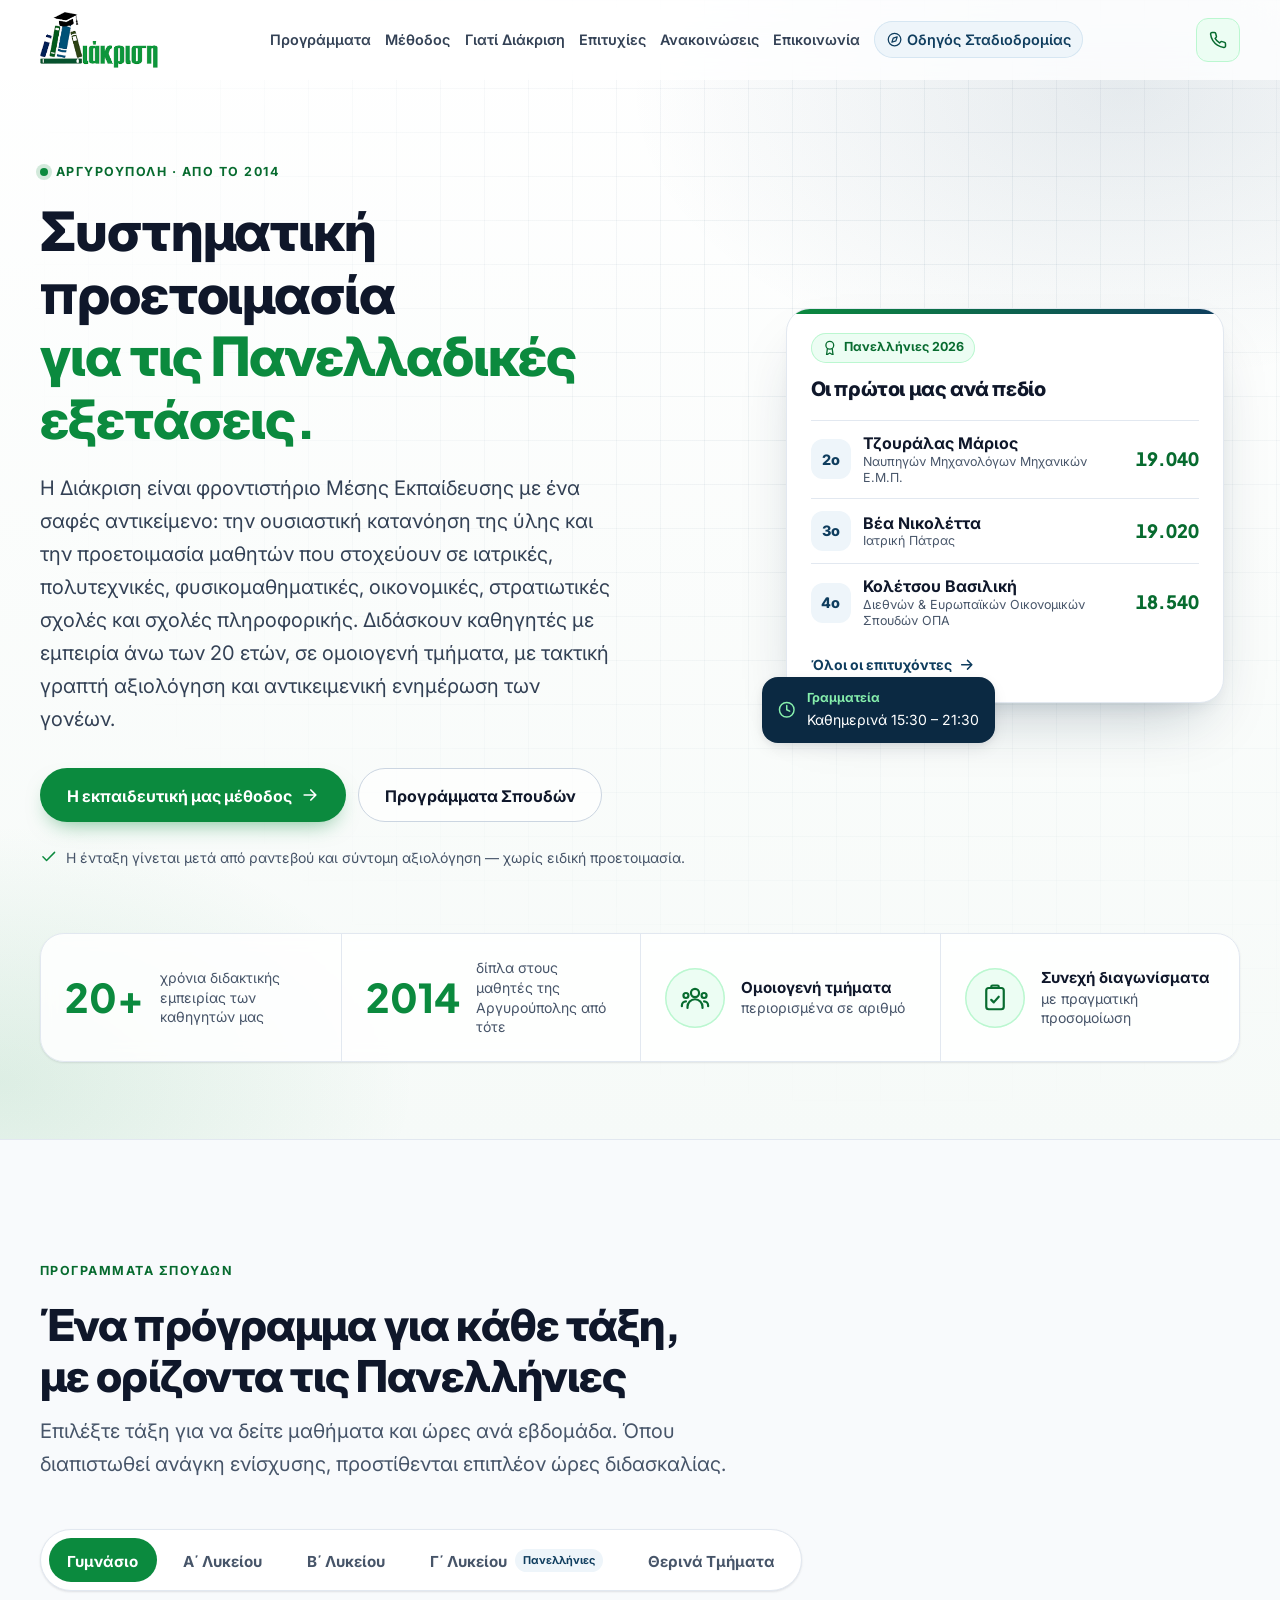
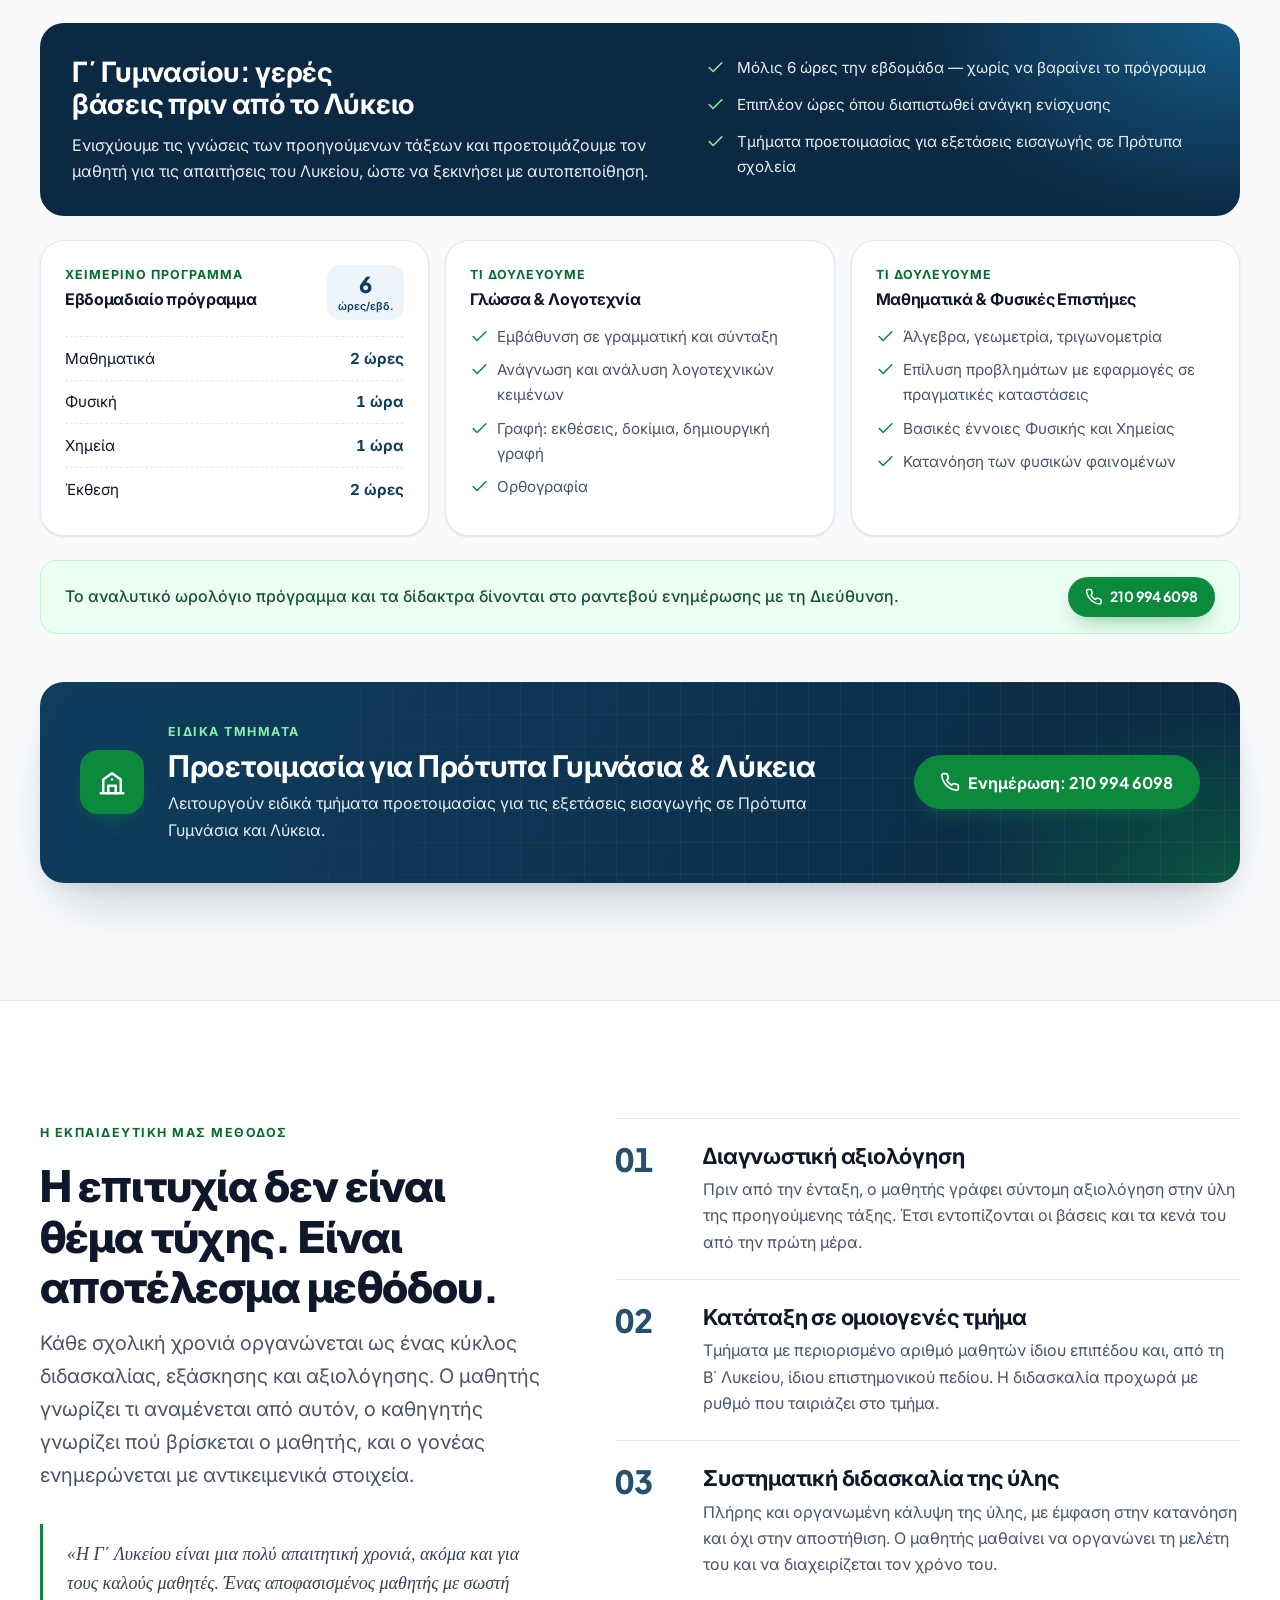
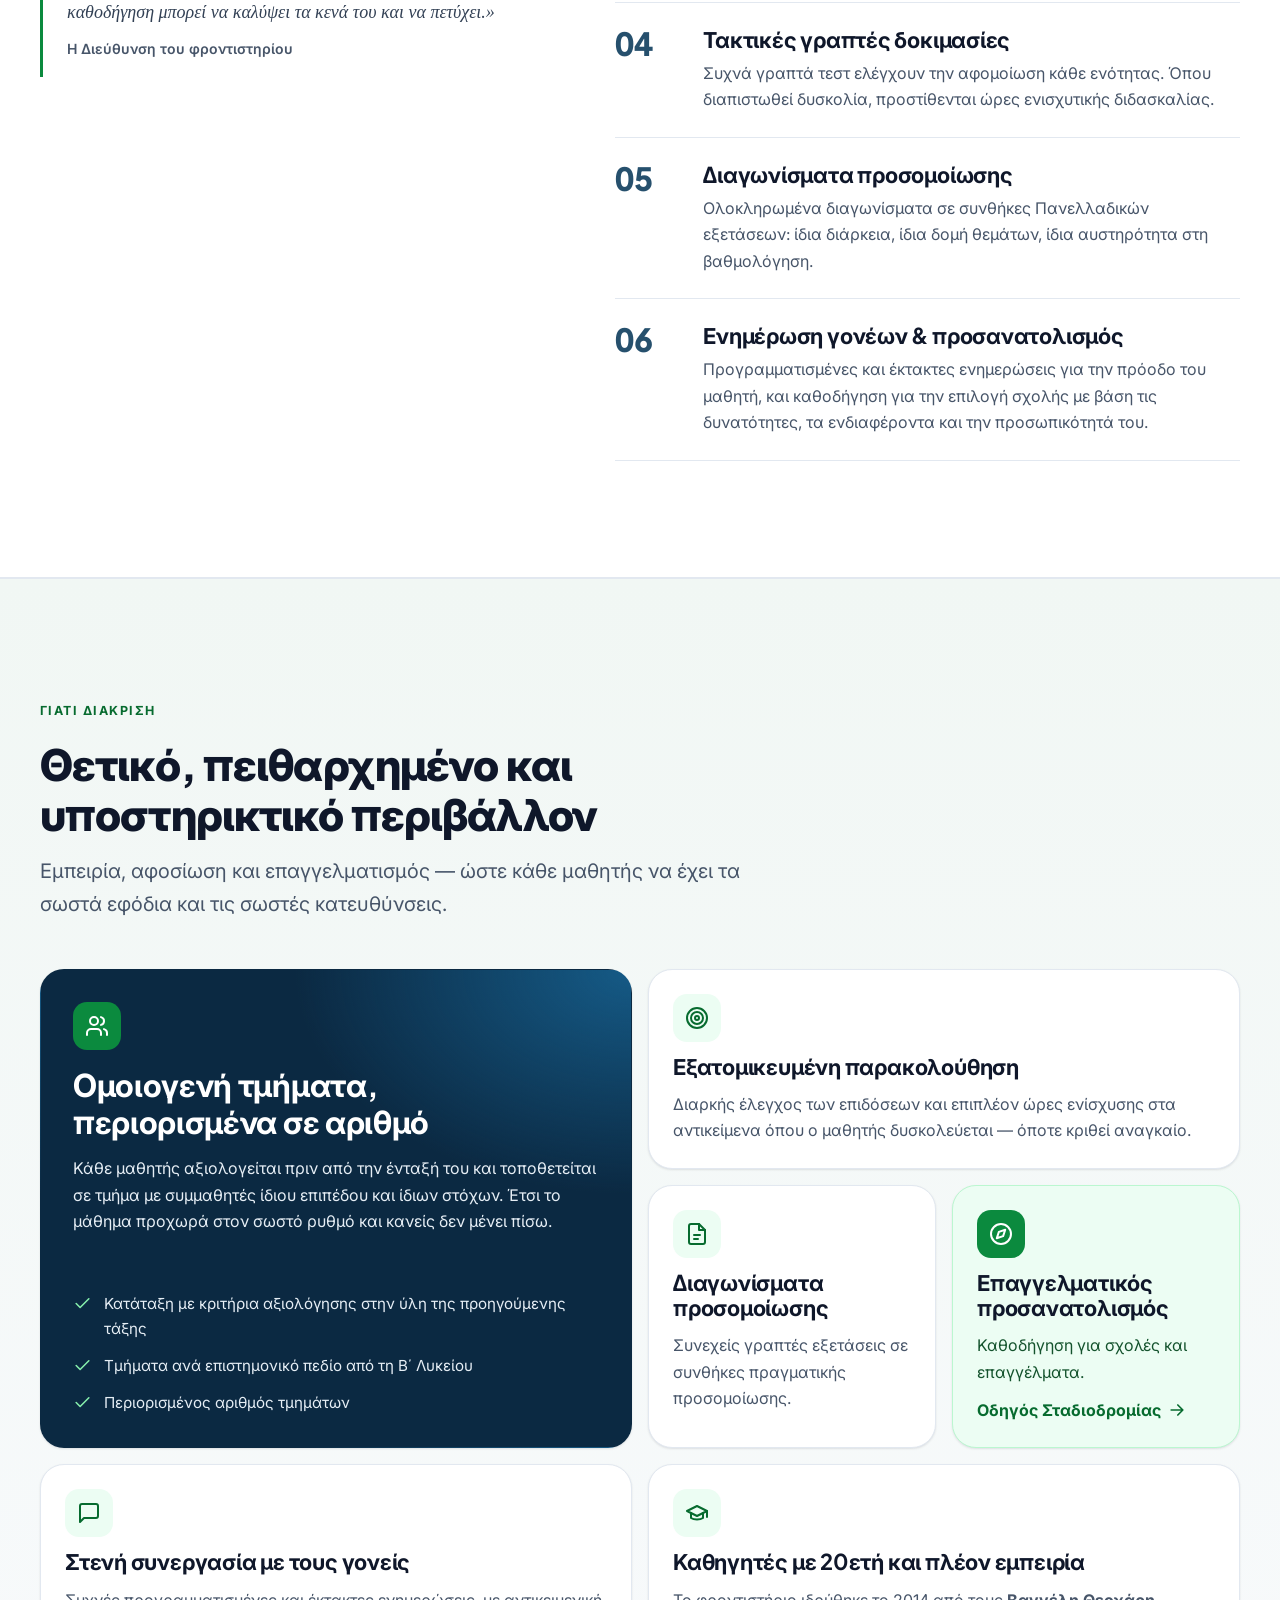
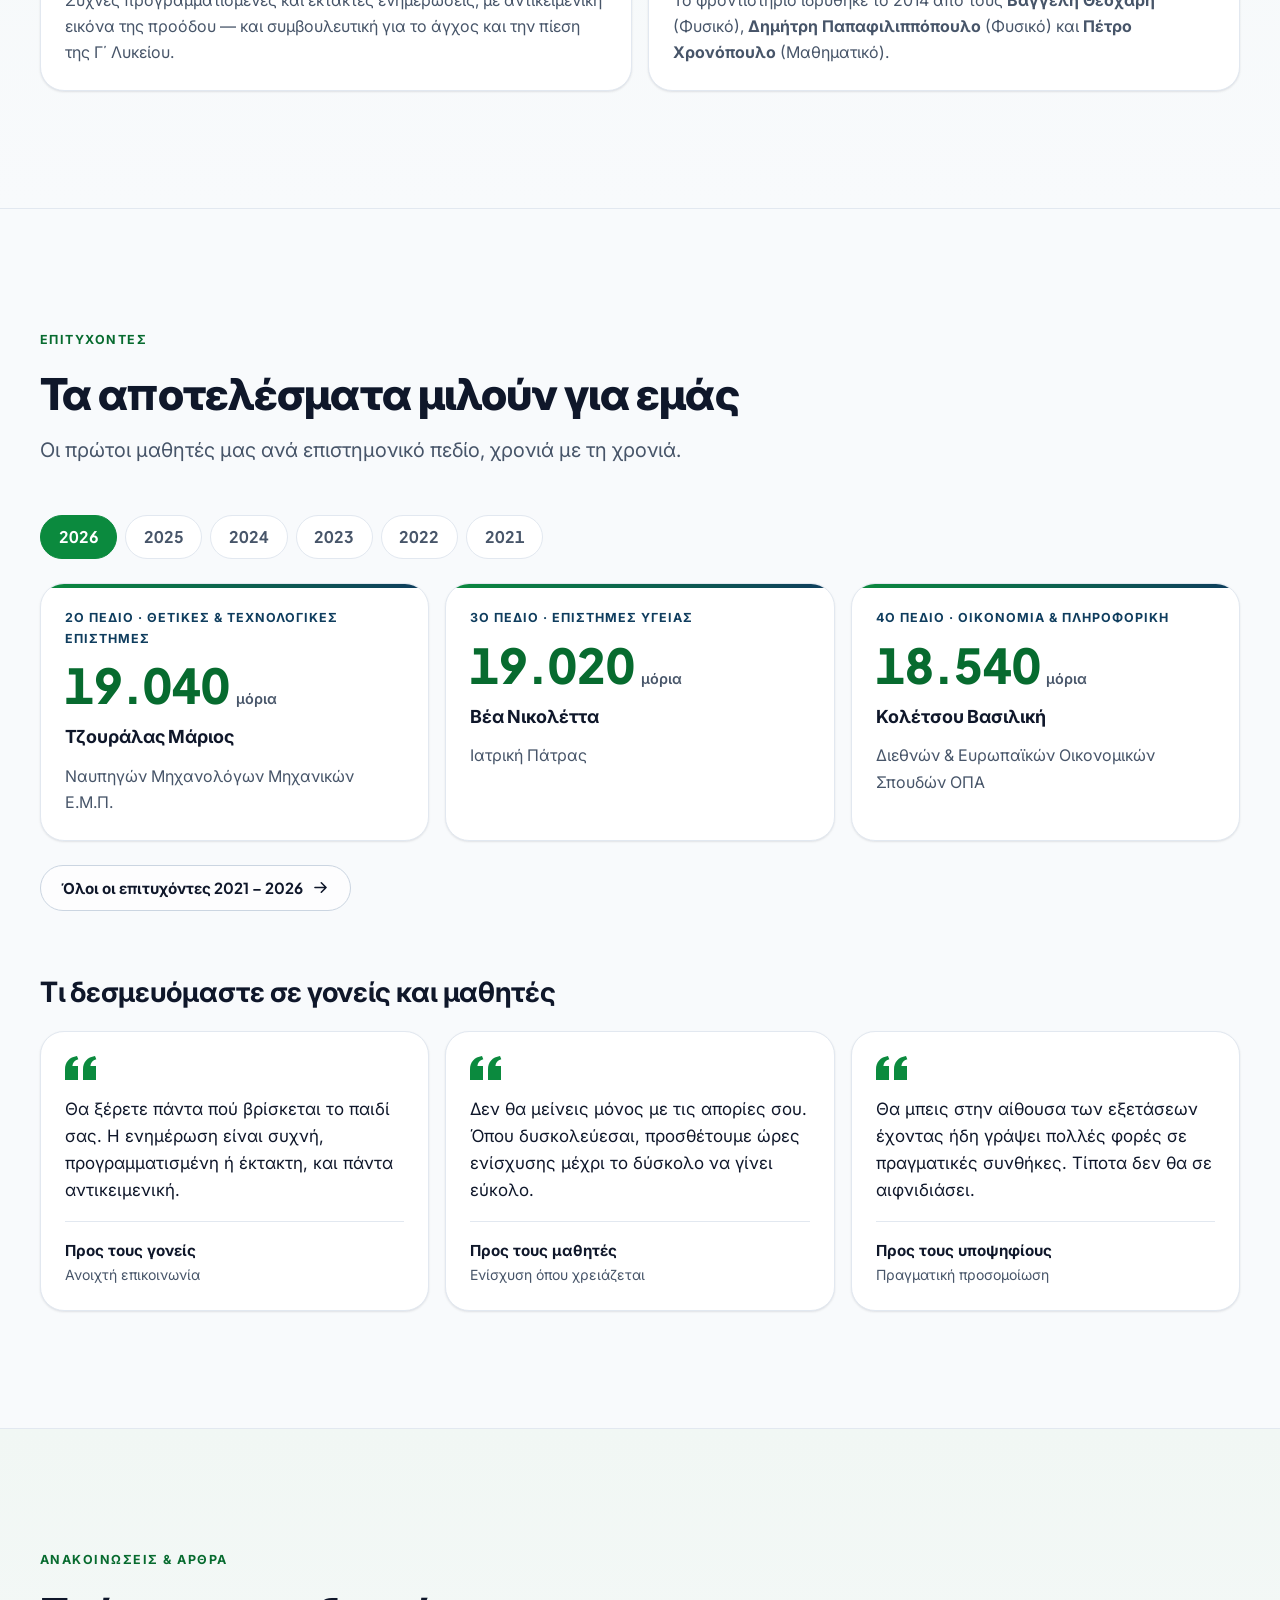
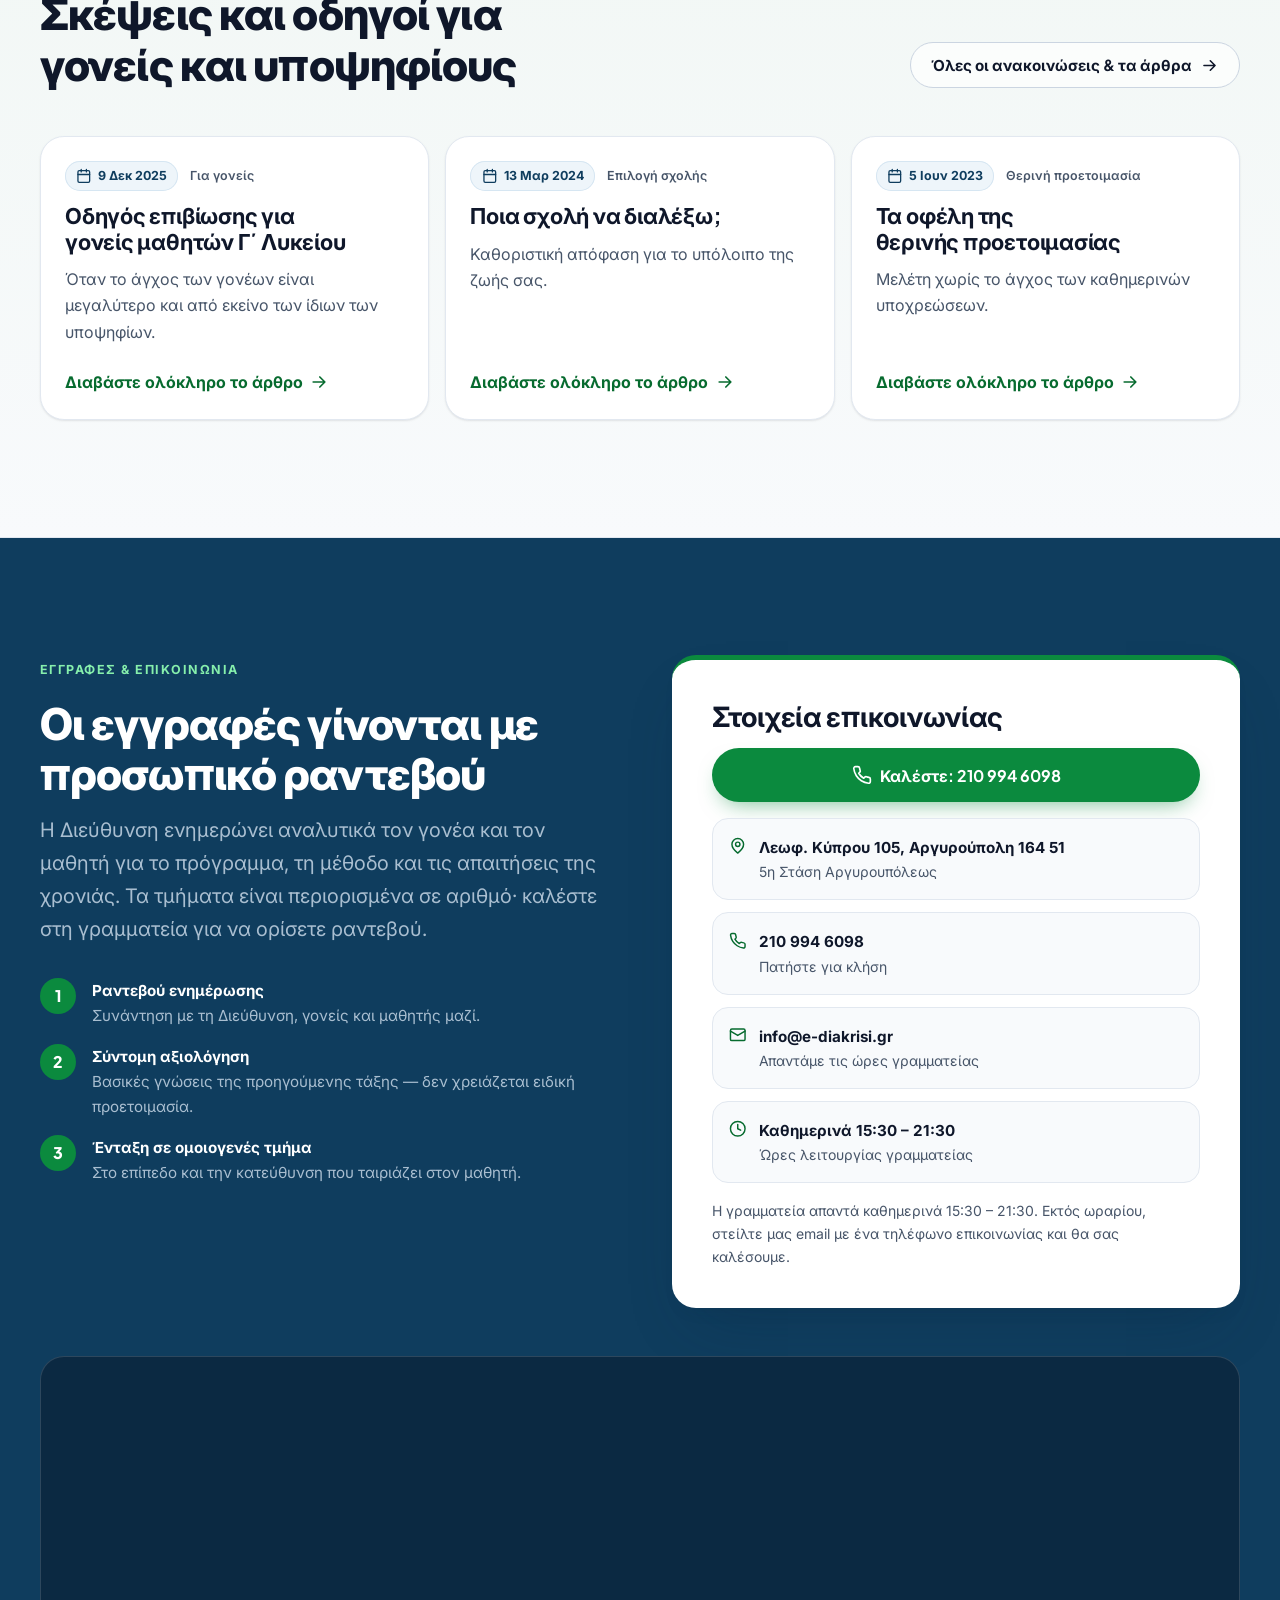
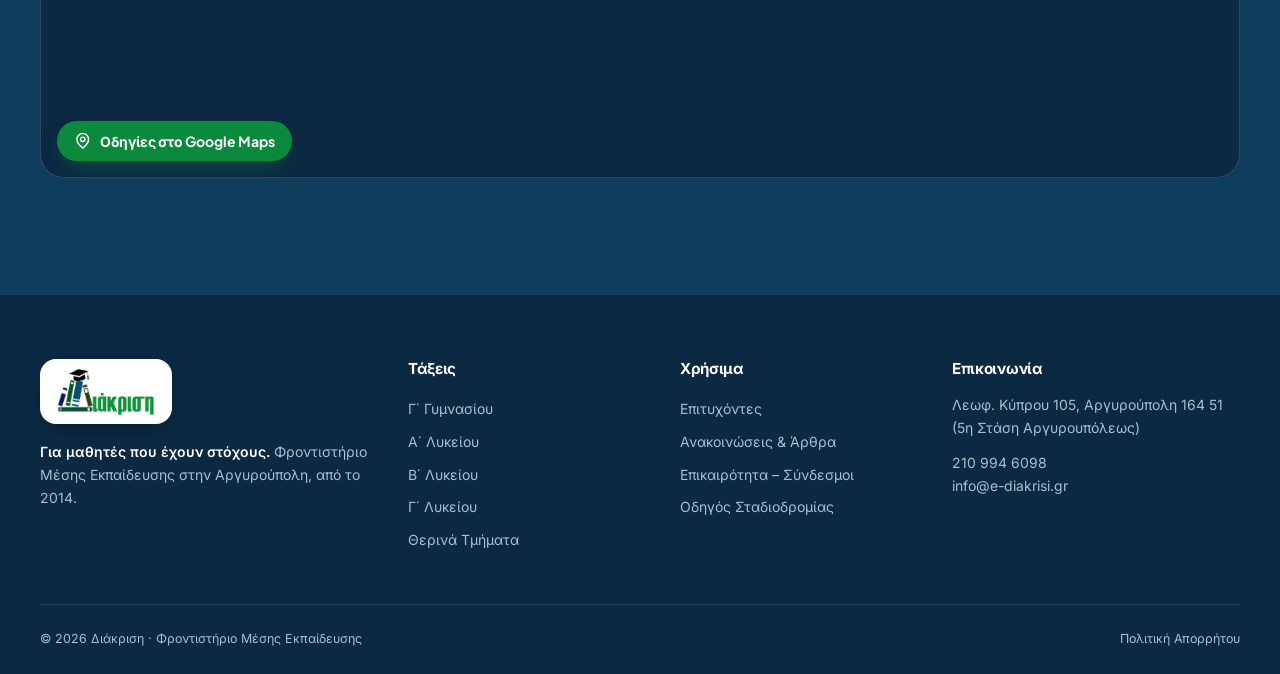
==== commit 93c8d0cf: "Add files via upload" ====
--- a/index.html
+++ b/index.html
@@ -5,14 +5,15 @@
   <meta name="viewport" content="width=device-width, initial-scale=1">
   <title>Διάκριση · Φροντιστήριο Μέσης Εκπαίδευσης στην Αργυρούπολη</title>
   <meta name="description" content="Φροντιστήριο Διάκριση στην Αργυρούπολη: Γ΄ Γυμνασίου, Α΄, Β΄ και Γ΄ Λυκείου, θερινή προετοιμασία. Ομοιογενή τμήματα, διαγωνίσματα προσομοίωσης, συνεχής ενημέρωση γονέων. Τηλ. 210 994 6098.">
-  <meta name="theme-color" content="#0F172A">
+  <meta name="theme-color" content="#0B8A3E">
+  <link rel="icon" type="image/png" href="images/logo.png">
 
   <!-- Google Fonts: η Inter καλύπτει τα ελληνικά, η Plus Jakarta Sans τα λατινικά/αριθμούς των τίτλων -->
   <link rel="preconnect" href="https://fonts.googleapis.com">
   <link rel="preconnect" href="https://fonts.gstatic.com" crossorigin>
   <link href="https://fonts.googleapis.com/css2?family=Inter:wght@400;500;600;700;800&family=Plus+Jakarta+Sans:wght@500;600;700;800&display=swap" rel="stylesheet">
 
-  <link rel="stylesheet" href="styles.css">
+  <link rel="stylesheet" href="styles.css?v=7">
 </head>
 <body>
 
@@ -37,6 +38,12 @@
   <symbol id="i-exam" viewBox="0 0 24 24"><path d="M14 2H6a2 2 0 0 0-2 2v16a2 2 0 0 0 2 2h12a2 2 0 0 0 2-2V8z"/><path d="M14 2v6h6M9 13h6M9 17h4"/></symbol>
   <symbol id="i-award" viewBox="0 0 24 24"><circle cx="12" cy="8" r="6"/><path d="M8.21 13.89 7 23l5-3 5 3-1.21-9.12"/></symbol>
   <symbol id="i-calendar" viewBox="0 0 24 24"><rect x="3" y="4" width="18" height="18" rx="2"/><path d="M16 2v4M8 2v4M3 10h18"/></symbol>
+  <symbol id="i-external" viewBox="0 0 24 24"><path d="M15 3h6v6M10 14 21 3M18 13v6a2 2 0 0 1-2 2H5a2 2 0 0 1-2-2V8a2 2 0 0 1 2-2h6"/></symbol>
+  <symbol id="i-school" viewBox="0 0 24 24"><path d="M3 21h18M5 21V10l7-5 7 5v11"/><path d="M9 21v-6h6v6M12 10h.01"/></symbol>
+  <symbol id="i-news" viewBox="0 0 24 24"><path d="M4 22h14a2 2 0 0 0 2-2V4a2 2 0 0 0-2-2H8a2 2 0 0 0-2 2v16a2 2 0 0 1-2 2zm0 0a2 2 0 0 1-2-2v-9c0-1.1.9-2 2-2h2"/><path d="M18 14h-8M15 18h-5M10 6h8v4h-8z"/></symbol>
+  <symbol id="i-group" viewBox="0 0 24 24"><circle cx="12" cy="8" r="3.25"/><path d="M6 20v-1a6 6 0 0 1 12 0v1"/><circle cx="4.75" cy="10" r="2"/><path d="M1.5 18.5v-.5a3.25 3.25 0 0 1 3.25-3.25"/><circle cx="19.25" cy="10" r="2"/><path d="M22.5 18.5v-.5a3.25 3.25 0 0 0-3.25-3.25"/></symbol>
+  <symbol id="i-test" viewBox="0 0 24 24"><rect x="5" y="4" width="14" height="17" rx="2"/><path d="M9 4V3a1 1 0 0 1 1-1h4a1 1 0 0 1 1 1v1"/><path d="m9 13.5 2 2 4-4.5"/></symbol>
+  <symbol id="i-link" viewBox="0 0 24 24"><path d="M10 13a5 5 0 0 0 7.54.54l3-3a5 5 0 0 0-7.07-7.07l-1.72 1.71"/><path d="M14 11a5 5 0 0 0-7.54-.54l-3 3a5 5 0 0 0 7.07 7.07l1.71-1.71"/></symbol>
 </svg>
 
 <a class="skip-link" href="#main">Μετάβαση στο περιεχόμενο</a>
@@ -46,21 +53,18 @@
      ========================================================= -->
 <header class="nav" id="nav">
   <div class="container nav__inner">
-    <!-- Για το πραγματικό λογότυπο: αντικαταστήστε το .brand__mark με
-         <img src="https://www.e-diakrisi.gr/sites/default/files/logo.png" alt="Διάκριση"> -->
     <a class="brand" href="#top" aria-label="Διάκριση — αρχική">
-      <span class="brand__mark" aria-hidden="true">Δ</span>
-      <span class="brand__text">
-        <strong>Διάκριση</strong>
-        <small>Φροντιστήριο Μέσης Εκπαίδευσης</small>
-      </span>
+      <img src="images/logo-diakrisi.png" alt="Διάκριση — Φροντιστήριο Μέσης Εκπαίδευσης" class="brand__logo" width="227" height="108">
     </a>
 
     <nav class="nav__links" aria-label="Κύρια πλοήγηση">
       <a href="#programmata">Προγράμματα</a>
+      <a href="#methodos">Μέθοδος</a>
       <a href="#giati">Γιατί Διάκριση</a>
-      <a href="#epityxies">Επιτυχίες</a>
+      <a href="epityxies.html">Επιτυχίες</a>
+      <a href="anakoinoseis.html">Ανακοινώσεις</a>
       <a href="#epikoinonia">Επικοινωνία</a>
+      <a class="nav__guide" href="https://odigos.stadiodromia.gr/login.php?cid=7604468E-B8A5-446B-A3AA-A02085F375F2" target="_blank" rel="noopener"><svg class="icon" aria-hidden="true"><use href="#i-compass"/></svg> Οδηγός Σταδιοδρομίας</a>
     </nav>
 
     <div class="nav__actions">
@@ -68,7 +72,6 @@
         <svg class="icon"><use href="#i-phone"/></svg>
         <span>210 994 6098</span>
       </a>
-      <a class="btn btn--primary btn--sm nav__cta" href="#forma">Κλείστε Ραντεβού</a>
       <button class="nav__toggle" id="navToggle" type="button" aria-label="Άνοιγμα μενού" aria-expanded="false" aria-controls="drawer">
         <svg class="icon"><use href="#i-menu"/></svg>
       </button>
@@ -80,21 +83,27 @@
 <div class="drawer-overlay" id="drawerOverlay" hidden></div>
 <aside class="drawer" id="drawer" aria-label="Μενού" inert>
   <div class="drawer__head">
-    <span class="brand__text"><strong>Διάκριση</strong><small>Για μαθητές που έχουν στόχους</small></span>
+    <img src="images/logo-diakrisi.png" alt="Διάκριση — Φροντιστήριο Μέσης Εκπαίδευσης" class="brand__logo" width="227" height="108">
     <button class="nav__toggle nav__toggle--close" id="drawerClose" type="button" aria-label="Κλείσιμο μενού">
       <svg class="icon"><use href="#i-close"/></svg>
     </button>
   </div>
   <nav class="drawer__links" aria-label="Πλοήγηση κινητού">
     <a href="#programmata">Προγράμματα</a>
+    <a href="#methodos">Η μέθοδός μας</a>
     <a href="#giati">Γιατί Διάκριση</a>
-    <a href="#epityxies">Επιτυχίες</a>
+    <a href="epityxies.html">Επιτυχίες</a>
+    <a href="anakoinoseis.html">Ανακοινώσεις &amp; Άρθρα</a>
+    <a class="drawer__guide" href="https://odigos.stadiodromia.gr/login.php?cid=7604468E-B8A5-446B-A3AA-A02085F375F2" target="_blank" rel="noopener"><svg class="icon" aria-hidden="true"><use href="#i-compass"/></svg> Οδηγός Σταδιοδρομίας</a>
+    <a href="https://www.e-diakrisi.gr/syndesmoi" target="_blank" rel="noopener">Επικαιρότητα – Σύνδεσμοι <svg class="icon icon--xs" aria-hidden="true"><use href="#i-external"/></svg></a>
     <a href="#epikoinonia">Επικοινωνία</a>
   </nav>
   <div class="drawer__foot">
-    <a class="btn btn--primary btn--block" href="#forma">Κλείστε Ραντεβού</a>
-    <a class="btn btn--ghost btn--block" href="tel:+302109946098">
-      <svg class="icon"><use href="#i-phone"/></svg> 210 994 6098
+    <a class="btn btn--primary btn--block" href="tel:+302109946098">
+      <svg class="icon"><use href="#i-phone"/></svg> Ραντεβού: 210 994 6098
+    </a>
+    <a class="btn btn--ghost btn--block" href="mailto:info@e-diakrisi.gr">
+      <svg class="icon"><use href="#i-mail"/></svg> info@e-diakrisi.gr
     </a>
     <p class="drawer__hours">Γραμματεία: καθημερινά 15:30 – 21:30</p>
   </div>
@@ -108,20 +117,22 @@
   <section class="hero" id="top">
     <div class="container hero__grid">
       <div class="hero__copy">
-        <p class="eyebrow eyebrow--light">
+        <p class="eyebrow">
           <span class="eyebrow__dot"></span> Αργυρούπολη · από το 2014
         </p>
-        <h1>Ο στόχος είναι δικός σου.<br><span class="accent-text">Η μέθοδος, δική μας.</span></h1>
+        <h1>Συστηματική προετοιμασία<br><span class="accent-text">για τις Πανελλαδικές εξετάσεις.</span></h1>
         <p class="hero__lead">
-          Στη Διάκριση προετοιμάζουμε μαθητές Γυμνασίου και Λυκείου που στοχεύουν σε ιατρικές,
-          πολυτεχνικές, φυσικομαθηματικές, οικονομικές, στρατιωτικές σχολές και σχολές πληροφορικής —
-          με ομοιογενή τμήματα, συνεχή διαγωνίσματα προσομοίωσης και ειλικρινή ενημέρωση των γονέων.
+          Η Διάκριση είναι φροντιστήριο Μέσης Εκπαίδευσης με ένα σαφές αντικείμενο: την ουσιαστική
+          κατανόηση της ύλης και την προετοιμασία μαθητών που στοχεύουν σε ιατρικές, πολυτεχνικές,
+          φυσικομαθηματικές, οικονομικές, στρατιωτικές σχολές και σχολές πληροφορικής.
+          Διδάσκουν καθηγητές με εμπειρία άνω των 20 ετών, σε ομοιογενή τμήματα, με τακτική
+          γραπτή αξιολόγηση και αντικειμενική ενημέρωση των γονέων.
         </p>
         <div class="hero__cta">
-          <a class="btn btn--primary btn--lg" href="#forma">
-            Κλείστε Ραντεβού Γνωριμίας <svg class="icon"><use href="#i-arrow"/></svg>
+          <a class="btn btn--primary btn--lg" href="#methodos">
+            Η εκπαιδευτική μας μέθοδος <svg class="icon"><use href="#i-arrow"/></svg>
           </a>
-          <a class="btn btn--outline-light btn--lg" href="#programmata">Δείτε τα Προγράμματα</a>
+          <a class="btn btn--outline btn--lg" href="#programmata">Προγράμματα Σπουδών</a>
         </div>
         <p class="hero__note">
           <svg class="icon"><use href="#i-check"/></svg>
@@ -133,7 +144,7 @@
       <div class="hero__visual" aria-label="Πρώτοι ανά επιστημονικό πεδίο, Πανελλήνιες 2026">
         <div class="result-board">
           <div class="result-board__head">
-            <span class="chip chip--amber"><svg class="icon"><use href="#i-award"/></svg> Πανελλήνιες 2026</span>
+            <span class="chip chip--green"><svg class="icon"><use href="#i-award"/></svg> Πανελλήνιες 2026</span>
             <span class="result-board__title">Οι πρώτοι μας ανά πεδίο</span>
           </div>
           <ul class="result-board__list">
@@ -153,14 +164,11 @@
               <span class="result-board__score">18.540</span>
             </li>
           </ul>
-          <a class="result-board__link" href="#epityxies">Όλες οι χρονιές <svg class="icon"><use href="#i-arrow"/></svg></a>
+          <a class="result-board__link" href="epityxies.html">Όλοι οι επιτυχόντες <svg class="icon"><use href="#i-arrow"/></svg></a>
         </div>
         <div class="float-card float-card--a">
           <svg class="icon"><use href="#i-clock"/></svg>
           <span><strong>Γραμματεία</strong>Καθημερινά 15:30 – 21:30</span>
-        </div>
-        <div class="float-card float-card--b">
-          <span class="float-card__quote">«Τα δύσκολα γίνονται εύκολα!»</span>
         </div>
       </div>
     </div>
@@ -177,11 +185,11 @@
           <span class="trust__label">δίπλα στους μαθητές της Αργυρούπολης από τότε</span>
         </li>
         <li>
-          <span class="trust__icon"><svg class="icon"><use href="#i-users"/></svg></span>
+          <span class="trust__icon"><svg class="icon" aria-hidden="true"><use href="#i-group"/></svg></span>
           <span class="trust__label"><strong>Ομοιογενή τμήματα</strong>περιορισμένα σε αριθμό</span>
         </li>
         <li>
-          <span class="trust__icon"><svg class="icon"><use href="#i-exam"/></svg></span>
+          <span class="trust__icon"><svg class="icon" aria-hidden="true"><use href="#i-test"/></svg></span>
           <span class="trust__label"><strong>Συνεχή διαγωνίσματα</strong>με πραγματική προσομοίωση</span>
         </li>
       </ul>
@@ -211,6 +219,92 @@
         <div class="tabs__panel" role="tabpanel" id="tabPanel" aria-labelledby="tab-gymnasio" tabindex="0">
           <noscript><p>Ενεργοποιήστε τη JavaScript για να δείτε τα προγράμματα ή καλέστε μας στο 210 994 6098.</p></noscript>
         </div>
+      </div>
+
+      <!-- Banner: Πρότυπα σχολεία -->
+      <aside class="promo reveal" aria-labelledby="promo-title">
+        <span class="promo__icon" aria-hidden="true"><svg class="icon"><use href="#i-school"/></svg></span>
+        <div class="promo__copy">
+          <p class="promo__eyebrow">Ειδικά τμήματα</p>
+          <h3 id="promo-title">Προετοιμασία για Πρότυπα Γυμνάσια &amp; Λύκεια</h3>
+          <p>Λειτουργούν ειδικά τμήματα προετοιμασίας για τις εξετάσεις εισαγωγής σε Πρότυπα Γυμνάσια και Λύκεια.</p>
+        </div>
+        <a class="btn btn--primary btn--lg promo__cta" href="tel:+302109946098">
+          <svg class="icon"><use href="#i-phone"/></svg> Ενημέρωση: 210 994 6098
+        </a>
+      </aside>
+    </div>
+  </section>
+
+  <!-- =========================================================
+       ΕΚΠΑΙΔΕΥΤΙΚΗ ΜΕΘΟΔΟΣ — ο ετήσιος κύκλος διδασκαλίας & αξιολόγησης
+       ========================================================= -->
+  <section class="section section--paper" id="methodos">
+    <div class="container">
+      <div class="method">
+        <header class="method__head reveal">
+          <p class="eyebrow">Η εκπαιδευτική μας μέθοδος</p>
+          <h2>Η επιτυχία δεν είναι θέμα τύχης. Είναι αποτέλεσμα μεθόδου.</h2>
+          <p>Κάθε σχολική χρονιά οργανώνεται ως ένας κύκλος διδασκαλίας, εξάσκησης και αξιολόγησης.
+            Ο μαθητής γνωρίζει τι αναμένεται από αυτόν, ο καθηγητής γνωρίζει πού βρίσκεται ο μαθητής,
+            και ο γονέας ενημερώνεται με αντικειμενικά στοιχεία.</p>
+          <blockquote class="method__quote">
+            «Η Γ΄ Λυκείου είναι μια πολύ απαιτητική χρονιά, ακόμα και για τους καλούς μαθητές.
+            Ένας αποφασισμένος μαθητής με σωστή καθοδήγηση μπορεί να καλύψει τα κενά του και να πετύχει.»
+            <cite>Η Διεύθυνση του φροντιστηρίου</cite>
+          </blockquote>
+        </header>
+
+        <ol class="method__steps">
+          <li class="reveal">
+            <span class="method__num">01</span>
+            <div>
+              <h3>Διαγνωστική αξιολόγηση</h3>
+              <p>Πριν από την ένταξη, ο μαθητής γράφει σύντομη αξιολόγηση στην ύλη της προηγούμενης τάξης.
+                Έτσι εντοπίζονται οι βάσεις και τα κενά του από την πρώτη μέρα.</p>
+            </div>
+          </li>
+          <li class="reveal">
+            <span class="method__num">02</span>
+            <div>
+              <h3>Κατάταξη σε ομοιογενές τμήμα</h3>
+              <p>Τμήματα με περιορισμένο αριθμό μαθητών ίδιου επιπέδου και, από τη Β΄ Λυκείου,
+                ίδιου επιστημονικού πεδίου. Η διδασκαλία προχωρά με ρυθμό που ταιριάζει στο τμήμα.</p>
+            </div>
+          </li>
+          <li class="reveal">
+            <span class="method__num">03</span>
+            <div>
+              <h3>Συστηματική διδασκαλία της ύλης</h3>
+              <p>Πλήρης και οργανωμένη κάλυψη της ύλης, με έμφαση στην κατανόηση και όχι στην
+                αποστήθιση. Ο μαθητής μαθαίνει να οργανώνει τη μελέτη του και να διαχειρίζεται τον χρόνο του.</p>
+            </div>
+          </li>
+          <li class="reveal">
+            <span class="method__num">04</span>
+            <div>
+              <h3>Τακτικές γραπτές δοκιμασίες</h3>
+              <p>Συχνά γραπτά τεστ ελέγχουν την αφομοίωση κάθε ενότητας. Όπου διαπιστωθεί δυσκολία,
+                προστίθενται ώρες ενισχυτικής διδασκαλίας.</p>
+            </div>
+          </li>
+          <li class="reveal">
+            <span class="method__num">05</span>
+            <div>
+              <h3>Διαγωνίσματα προσομοίωσης</h3>
+              <p>Ολοκληρωμένα διαγωνίσματα σε συνθήκες Πανελλαδικών εξετάσεων: ίδια διάρκεια, ίδια
+                δομή θεμάτων, ίδια αυστηρότητα στη βαθμολόγηση.</p>
+            </div>
+          </li>
+          <li class="reveal">
+            <span class="method__num">06</span>
+            <div>
+              <h3>Ενημέρωση γονέων &amp; προσανατολισμός</h3>
+              <p>Προγραμματισμένες και έκτακτες ενημερώσεις για την πρόοδο του μαθητή, και καθοδήγηση
+                για την επιλογή σχολής με βάση τις δυνατότητες, τα ενδιαφέροντα και την προσωπικότητά του.</p>
+            </div>
+          </li>
+        </ol>
       </div>
     </div>
   </section>
@@ -250,7 +344,7 @@
           <p>Συνεχείς γραπτές εξετάσεις σε συνθήκες πραγματικής προσομοίωσης.</p>
         </article>
 
-        <article class="bento__tile bento__tile--amber reveal">
+        <article class="bento__tile bento__tile--green reveal">
           <span class="bento__icon"><svg class="icon"><use href="#i-compass"/></svg></span>
           <h3>Επαγγελματικός προσανατολισμός</h3>
           <p>Καθοδήγηση για σχολές και επαγγέλματα.</p>
@@ -287,8 +381,8 @@
       <div class="results" id="resultGrid" aria-live="polite"></div>
 
       <p class="results__more reveal">
-        <a class="link-arrow" href="https://www.e-diakrisi.gr/epityhontes" target="_blank" rel="noopener">
-          Δείτε τις πλήρεις λίστες επιτυχόντων 2021 – 2026 <svg class="icon"><use href="#i-arrow"/></svg>
+        <a class="btn btn--outline" href="epityxies.html">
+          Όλοι οι επιτυχόντες 2021 – 2026 <svg class="icon"><use href="#i-arrow"/></svg>
         </a>
       </p>
 
@@ -317,21 +411,49 @@
   </section>
 
   <!-- =========================================================
-       6. ΕΠΙΚΟΙΝΩΝΙΑ + ΦΟΡΜΑ ΕΝΔΙΑΦΕΡΟΝΤΟΣ
+       ΑΝΑΚΟΙΝΩΣΕΙΣ & ΑΡΘΡΑ — από e-diakrisi.gr/anakoinoseis
+       ========================================================= -->
+  <section class="section section--tint" id="anakoinoseis">
+    <div class="container">
+      <header class="section__head section__head--row reveal">
+        <div>
+          <p class="eyebrow">Ανακοινώσεις &amp; Άρθρα</p>
+          <h2>Σκέψεις και οδηγοί για γονείς και υποψηφίους</h2>
+        </div>
+        <a class="btn btn--outline" href="anakoinoseis.html">
+          Όλες οι ανακοινώσεις &amp; τα άρθρα <svg class="icon"><use href="#i-arrow"/></svg>
+        </a>
+      </header>
+
+      <!-- Οι κάρτες γεμίζουν από το articles.js (οι 3 πιο πρόσφατες) -->
+      <div class="posts" id="latestPosts">
+        <noscript><p><a href="anakoinoseis.html">Δείτε όλες τις ανακοινώσεις και τα άρθρα</a></p></noscript>
+      </div>
+    </div>
+  </section>
+
+  <!-- =========================================================
+       6. ΕΠΙΚΟΙΝΩΝΙΑ — εγγραφές μόνο με προσωπικό ραντεβού (χωρίς online φόρμα)
        ========================================================= -->
   <section class="section section--dark" id="epikoinonia">
     <div class="container contact">
       <div class="contact__info reveal">
         <p class="eyebrow eyebrow--light">Εγγραφές &amp; Επικοινωνία</p>
-        <h2>Ας γνωριστούμε από κοντά</h2>
-        <p class="contact__lead">Η Διεύθυνση ενημερώνει αναλυτικά εσάς και τον μαθητή. Τα τμήματα είναι περιορισμένα σε αριθμό, γι’ αυτό κλείστε έγκαιρα το ραντεβού σας.</p>
+        <h2>Οι εγγραφές γίνονται με προσωπικό ραντεβού</h2>
+        <p class="contact__lead">Η Διεύθυνση ενημερώνει αναλυτικά τον γονέα και τον μαθητή για το πρόγραμμα, τη μέθοδο και τις απαιτήσεις της χρονιάς. Τα τμήματα είναι περιορισμένα σε αριθμό· καλέστε στη γραμματεία για να ορίσετε ραντεβού.</p>
 
         <ol class="steps">
-          <li><span>1</span><div><strong>Ραντεβού ενημέρωσης</strong>Γνωριμία με τη Διεύθυνση, γονείς και μαθητής μαζί.</div></li>
+          <li><span>1</span><div><strong>Ραντεβού ενημέρωσης</strong>Συνάντηση με τη Διεύθυνση, γονείς και μαθητής μαζί.</div></li>
           <li><span>2</span><div><strong>Σύντομη αξιολόγηση</strong>Βασικές γνώσεις της προηγούμενης τάξης — δεν χρειάζεται ειδική προετοιμασία.</div></li>
           <li><span>3</span><div><strong>Ένταξη σε ομοιογενές τμήμα</strong>Στο επίπεδο και την κατεύθυνση που ταιριάζει στον μαθητή.</div></li>
         </ol>
-
+      </div>
+
+      <div class="contact__card reveal">
+        <h3>Στοιχεία επικοινωνίας</h3>
+        <a class="btn btn--primary btn--lg btn--block" href="tel:+302109946098">
+          <svg class="icon"><use href="#i-phone"/></svg> Καλέστε: 210 994 6098
+        </a>
         <address class="contact__details">
           <a href="https://maps.app.goo.gl/updVkxyFe89AQV2y7" target="_blank" rel="noopener">
             <svg class="icon"><use href="#i-pin"/></svg>
@@ -350,81 +472,7 @@
             <span><strong>Καθημερινά 15:30 – 21:30</strong>Ώρες λειτουργίας γραμματείας</span>
           </div>
         </address>
-      </div>
-
-      <!-- Φόρμα: ο έλεγχος γίνεται στο script.js. ΠΡΟΣΟΧΗ — πρωτότυπο: τα στοιχεία
-           ΔΕΝ αποστέλλονται πουθενά. Συνδέστε το submit με backend / υπηρεσία φορμών. -->
-      <div class="form-card reveal" id="forma">
-        <form id="leadForm" novalidate>
-          <h3>Δηλώστε ενδιαφέρον</h3>
-          <p class="form-card__sub">Συμπληρώστε τα στοιχεία σας και θα σας καλέσουμε για να ορίσουμε ραντεβού.</p>
-
-          <div class="field">
-            <label for="f-name">Ονοματεπώνυμο γονέα ή μαθητή</label>
-            <input id="f-name" name="name" type="text" autocomplete="name" placeholder="π.χ. Μαρία Παπαδοπούλου" aria-describedby="e-name" required>
-            <p class="field__error" id="e-name" role="alert"></p>
-          </div>
-
-          <div class="field">
-            <label for="f-phone">Τηλέφωνο επικοινωνίας</label>
-            <input id="f-phone" name="phone" type="tel" inputmode="tel" autocomplete="tel" placeholder="69XXXXXXXX ή 210XXXXXXX" aria-describedby="e-phone" required>
-            <p class="field__error" id="e-phone" role="alert"></p>
-          </div>
-
-          <div class="field-row">
-            <div class="field">
-              <label for="f-grade">Τάξη (σχολ. έτος φοίτησης)</label>
-              <select id="f-grade" name="grade" aria-describedby="e-grade" required>
-                <option value="">Επιλέξτε τάξη</option>
-                <option>Γ΄ Γυμνασίου</option>
-                <option>Α΄ Λυκείου</option>
-                <option data-track>Β΄ Λυκείου</option>
-                <option data-track>Γ΄ Λυκείου</option>
-              </select>
-              <p class="field__error" id="e-grade" role="alert"></p>
-            </div>
-            <div class="field">
-              <label for="f-track">Ομάδα Προσανατολισμού</label>
-              <select id="f-track" name="track" aria-describedby="e-track h-track" disabled>
-                <option value="">Επιλέξτε πεδίο</option>
-                <option>Θετικές &amp; Τεχνολογικές Επιστήμες (2ο)</option>
-                <option>Επιστήμες Υγείας (3ο)</option>
-                <option>Οικονομία &amp; Πληροφορική (4ο)</option>
-                <option>Δεν έχω αποφασίσει ακόμη</option>
-              </select>
-              <p class="field__hint" id="h-track">Συμπληρώνεται για Β΄ και Γ΄ Λυκείου.</p>
-              <p class="field__error" id="e-track" role="alert"></p>
-            </div>
-          </div>
-
-          <fieldset class="field" aria-describedby="e-interest">
-            <legend>Ενδιαφέρομαι για</legend>
-            <div class="pills">
-              <label class="pill"><input type="radio" name="interest" value="Χειμερινό πρόγραμμα"><span>Χειμερινό πρόγραμμα</span></label>
-              <label class="pill"><input type="radio" name="interest" value="Θερινή προετοιμασία"><span>Θερινή προετοιμασία</span></label>
-              <label class="pill"><input type="radio" name="interest" value="Ραντεβού ενημέρωσης"><span>Ραντεβού ενημέρωσης</span></label>
-              <label class="pill"><input type="radio" name="interest" value="Επαγγελματικό προσανατολισμό"><span>Επαγγελματικό προσανατολισμό</span></label>
-            </div>
-            <p class="field__error" id="e-interest" role="alert"></p>
-          </fieldset>
-
-          <button class="btn btn--primary btn--lg btn--block" type="submit">
-            Θέλω να με καλέσετε <svg class="icon"><use href="#i-arrow"/></svg>
-          </button>
-          <p class="form-card__legal">Τα στοιχεία σας χρησιμοποιούνται μόνο για να επικοινωνήσουμε μαζί σας. <a href="https://www.e-diakrisi.gr/privacy-policy" target="_blank" rel="noopener">Πολιτική Απορρήτου</a></p>
-        </form>
-
-        <!-- Κατάσταση επιβεβαίωσης -->
-        <div class="form-success" id="formSuccess" tabindex="-1" hidden>
-          <span class="form-success__icon"><svg class="icon"><use href="#i-check"/></svg></span>
-          <h3>Ευχαριστούμε, <span id="s-name"></span>!</h3>
-          <p>Καταγράψαμε το ενδιαφέρον σας. Θα σας καλέσουμε στο <strong id="s-phone"></strong> τις ώρες γραμματείας (καθημερινά 15:30 – 21:30).</p>
-          <dl class="form-success__summary" id="s-summary"></dl>
-          <div class="form-success__actions">
-            <a class="btn btn--primary" href="tel:+302109946098"><svg class="icon"><use href="#i-phone"/></svg> Καλέστε τώρα</a>
-            <button class="btn btn--ghost" type="button" id="formReset">Νέα δήλωση</button>
-          </div>
-        </div>
+        <p class="contact__note">Η γραμματεία απαντά καθημερινά 15:30 – 21:30. Εκτός ωραρίου, στείλτε μας email με ένα τηλέφωνο επικοινωνίας και θα σας καλέσουμε.</p>
       </div>
     </div>
 
@@ -449,11 +497,10 @@
 <footer class="footer">
   <div class="container footer__grid">
     <div>
-      <a class="brand brand--light" href="#top">
-        <span class="brand__mark" aria-hidden="true">Δ</span>
-        <span class="brand__text"><strong>Διάκριση</strong><small>Για μαθητές που έχουν στόχους</small></span>
+      <a class="footer__logo" href="#top" aria-label="Διάκριση — αρχική">
+        <img src="images/logo-diakrisi.png" alt="Διάκριση — Φροντιστήριο Μέσης Εκπαίδευσης" class="brand__logo" width="227" height="108" loading="lazy">
       </a>
-      <p class="footer__about">Φροντιστήριο Μέσης Εκπαίδευσης στην Αργυρούπολη, από το 2014.</p>
+      <p class="footer__about"><strong>Για μαθητές που έχουν στόχους.</strong> Φροντιστήριο Μέσης Εκπαίδευσης στην Αργυρούπολη, από το 2014.</p>
     </div>
     <nav aria-label="Τάξεις">
       <h4>Τάξεις</h4>
@@ -465,8 +512,8 @@
     </nav>
     <nav aria-label="Χρήσιμα">
       <h4>Χρήσιμα</h4>
-      <a href="https://www.e-diakrisi.gr/epityhontes" target="_blank" rel="noopener">Επιτυχόντες</a>
-      <a href="https://www.e-diakrisi.gr/anakoinoseis" target="_blank" rel="noopener">Ανακοινώσεις</a>
+      <a href="epityxies.html">Επιτυχόντες</a>
+      <a href="anakoinoseis.html">Ανακοινώσεις &amp; Άρθρα</a>
       <a href="https://www.e-diakrisi.gr/syndesmoi" target="_blank" rel="noopener">Επικαιρότητα – Σύνδεσμοι</a>
       <a href="https://odigos.stadiodromia.gr/login.php?cid=7604468E-B8A5-446B-A3AA-A02085F375F2" target="_blank" rel="noopener">Οδηγός Σταδιοδρομίας</a>
     </nav>
@@ -489,11 +536,13 @@
   <a class="action-bar__btn action-bar__btn--call" href="tel:+302109946098">
     <svg class="icon"><use href="#i-phone"/></svg> Κλήση
   </a>
-  <a class="action-bar__btn action-bar__btn--lead" href="#forma">
-    <svg class="icon"><use href="#i-calendar"/></svg> Ενδιαφέρον
+  <a class="action-bar__btn action-bar__btn--lead" href="#epikoinonia">
+    <svg class="icon"><use href="#i-pin"/></svg> Επικοινωνία
   </a>
 </div>
 
-<script src="script.js"></script>
+<script src="results.js?v=7"></script>
+<script src="articles.js?v=7"></script>
+<script src="script.js?v=7"></script>
 </body>
 </html>
--- a/styles.css
+++ b/styles.css
@@ -1,44 +1,50 @@
 /* ==========================================================================
    ΔΙΑΚΡΙΣΗ · Φροντιστήριο Μέσης Εκπαίδευσης — styles.css
+   Παλέτα από το λογότυπο: λευκό · πράσινο (γράμματα «ιάκριση») · βαθύ μπλε (βιβλίο)
+
    Περιεχόμενα
      1. Design tokens (:root)
      2. Reset & βάση
      3. Βοηθητικά: container, section, eyebrow, icon, buttons, chips
      4. Navbar + mobile drawer
      5. Hero + trust bar
-     6. Προγράμματα (tabs)
+     6. Προγράμματα (tabs) + banner Πρότυπων
      7. Bento grid
      8. Επιτυχίες + δεσμεύσεις
-     9. Επικοινωνία, φόρμα, χάρτης
-    10. Footer
-    11. Mobile action bar
-    12. Scroll-reveal & reduced motion
+     9. Ανακοινώσεις & Άρθρα
+    10. Επικοινωνία, φόρμα, χάρτης
+    11. Footer
+    12. Mobile action bar
+    13. Scroll-reveal, responsive, reduced motion
    ========================================================================== */
 
 /* 1. DESIGN TOKENS ------------------------------------------------------- */
 :root {
-  /* Χρώματα — primary (navy) */
-  --navy-900: #0F172A;
-  --navy-800: #172554;
-  --navy-700: #1E3A8A;
-  --navy-100: #DBEAFE;
-  --navy-50:  #EFF6FF;
-
-  /* Accent (amber / orange) */
-  --amber-500: #F59E0B;
-  --amber-400: #FBBF24;
-  --amber-100: #FEF3C7;
-  --orange-600: #EA580C;
-  --orange-700: #C2410C; /* για μικρό κείμενο σε λευκό: αντίθεση AA */
+  /* Primary — πράσινο του λογοτύπου */
+  --green-600: #0B8A3E;   /* κύριο brand / CTA */
+  --green-700: #076B2F;   /* hover, μικρό πράσινο κείμενο σε λευκό */
+  --green-900: #14532D;   /* κείμενο πάνω σε πράσινο tint */
+  --green-200: #BBF7D0;   /* περιγράμματα */
+  --green-50:  #ECFDF3;   /* απαλό tint */
+  --green-on-dark: #86EFAC; /* πράσινες λεπτομέρειες σε μπλε φόντο */
+
+  /* Secondary — βαθύ ακαδημαϊκό μπλε του λογοτύπου */
+  --blue-700: #155A86;
+  --blue-800: #0F3D5E;
+  --blue-900: #0B2942;
+  --blue-100: #D6E6F2;
+  --blue-50:  #EEF5FA;
 
   /* Επιφάνειες & κείμενο */
   --bg: #F8FAFC;
   --surface: #FFFFFF;
   --border: #E2E8F0;
+  --border-strong: #CBD5E1;
   --text: #0F172A;
+  --text-soft: #334155;
   --text-muted: #475569;
-  --text-on-dark: #E2E8F0;
-  --text-on-dark-muted: #A5B4CF;
+  --text-on-dark: #E6EEF5;
+  --text-on-dark-muted: #A9BED0;
   --danger: #B91C1C;
   --success: #15803D;
 
@@ -64,10 +70,10 @@
   --r-sm: 10px; --r-md: 16px; --r-lg: 24px; --r-pill: 999px;
   --shadow-sm: 0 1px 2px rgba(15, 23, 42, .06), 0 1px 3px rgba(15, 23, 42, .05);
   --shadow-md: 0 6px 20px -6px rgba(15, 23, 42, .14), 0 2px 6px rgba(15, 23, 42, .05);
-  --shadow-lg: 0 30px 60px -20px rgba(15, 23, 42, .35), 0 10px 20px -10px rgba(15, 23, 42, .2);
-  --shadow-cta: 0 10px 24px -8px rgba(234, 88, 12, .55);
-
-  --nav-h: 72px;
+  --shadow-lg: 0 30px 60px -24px rgba(11, 41, 66, .28), 0 10px 20px -12px rgba(11, 41, 66, .14);
+  --shadow-cta: 0 10px 22px -10px rgba(11, 138, 62, .6);
+
+  --nav-h: 80px;
   --ease: cubic-bezier(.22, .8, .3, 1);
 }
 
@@ -84,6 +90,7 @@
   -webkit-font-smoothing: antialiased;
 }
 body.is-locked { overflow: hidden; }
+::selection { background: var(--green-200); color: var(--green-900); }
 h1, h2, h3, h4 { font-family: var(--font-display); line-height: 1.15; margin: 0; letter-spacing: -.02em; text-wrap: balance; }
 h1 { font-size: var(--fs-h1); font-weight: 800; }
 h2 { font-size: var(--fs-h2); font-weight: 800; }
@@ -95,13 +102,14 @@
 button, input, select { font: inherit; color: inherit; }
 address { font-style: normal; }
 fieldset { border: 0; padding: 0; margin: 0; min-width: 0; }
-section[id], [id="forma"] { scroll-margin-top: calc(var(--nav-h) + 12px); }
-:focus-visible { outline: 3px solid var(--amber-500); outline-offset: 3px; border-radius: 6px; }
+section[id] { scroll-margin-top: calc(var(--nav-h) + 12px); }
+:focus-visible { outline: 3px solid var(--green-600); outline-offset: 3px; border-radius: 6px; }
+.section--dark :focus-visible, .footer :focus-visible { outline-color: var(--green-on-dark); }
 
 .sprite { position: absolute; width: 0; height: 0; overflow: hidden; }
 .skip-link {
   position: absolute; left: var(--sp-4); top: -100px; z-index: 200;
-  background: var(--amber-500); color: var(--navy-900); font-weight: 700;
+  background: var(--green-600); color: #fff; font-weight: 700;
   padding: var(--sp-3) var(--sp-4); border-radius: var(--r-sm);
 }
 .skip-link:focus { top: var(--sp-4); }
@@ -110,25 +118,28 @@
 .container { width: min(100% - 2 * var(--gutter), var(--container)); margin-inline: auto; }
 
 .section { padding-block: var(--section-y); }
-.section--tint { background: linear-gradient(180deg, #F1F5F9 0%, var(--bg) 100%); border-block: 1px solid var(--border); }
-.section--dark { background: var(--navy-900); color: var(--text-on-dark); }
+.section--tint { background: linear-gradient(180deg, #F1F7F4 0%, var(--bg) 100%); border-block: 1px solid var(--border); }
+.section--dark { background: var(--blue-800); color: var(--text-on-dark); }
 .section--dark h2, .section--dark h3 { color: #fff; }
 .section__head { max-width: 46rem; margin-bottom: var(--sp-7); }
 .section__head p:last-child { margin-top: var(--sp-4); font-size: var(--fs-lead); color: var(--text-muted); }
+.section__head--row { max-width: none; display: flex; flex-wrap: wrap; align-items: flex-end; justify-content: space-between; gap: var(--sp-4); }
+.section__head--row h2 { max-width: 40rem; }
 
 .eyebrow {
   display: inline-flex; align-items: center; gap: var(--sp-2);
   font-size: var(--fs-xs); font-weight: 700; letter-spacing: .12em; text-transform: uppercase;
-  color: var(--orange-700); margin-bottom: var(--sp-4);
-}
-.eyebrow--light { color: var(--amber-400); }
-.eyebrow__dot { width: 8px; height: 8px; border-radius: 50%; background: var(--amber-500); box-shadow: 0 0 0 4px rgba(245, 158, 11, .25); }
-.accent-text { color: var(--amber-400); }
+  color: var(--green-700); margin-bottom: var(--sp-4);
+}
+.eyebrow--light { color: var(--green-on-dark); }
+.eyebrow__dot { width: 8px; height: 8px; border-radius: 50%; background: var(--green-600); box-shadow: 0 0 0 4px rgba(11, 138, 62, .18); }
+.accent-text { color: var(--green-600); }
 
 .icon {
   width: 1.25em; height: 1.25em; flex: none;
   fill: none; stroke: currentColor; stroke-width: 2; stroke-linecap: round; stroke-linejoin: round;
 }
+.icon--xs { width: .85em; height: .85em; display: inline-block; vertical-align: -.05em; opacity: .7; }
 
 /* Κουμπιά */
 .btn {
@@ -141,12 +152,12 @@
 }
 .btn:hover { transform: translateY(-2px); }
 .btn:active { transform: translateY(0); }
-.btn--primary { background: var(--amber-500); color: var(--navy-900); box-shadow: var(--shadow-cta); }
-.btn--primary:hover { background: var(--amber-400); }
-.btn--outline-light { border-color: rgba(255, 255, 255, .35); color: #fff; }
-.btn--outline-light:hover { background: rgba(255, 255, 255, .1); border-color: #fff; }
-.btn--ghost { border-color: var(--border); background: var(--surface); color: var(--navy-900); }
-.btn--ghost:hover { border-color: var(--navy-700); }
+.btn--primary { background: var(--green-600); color: #fff; box-shadow: var(--shadow-cta); }
+.btn--primary:hover { background: var(--green-700); }
+.btn--outline { border-color: var(--border-strong); background: rgba(255, 255, 255, .7); color: var(--text); }
+.btn--outline:hover { border-color: var(--green-600); color: var(--green-700); background: #fff; }
+.btn--ghost { border-color: var(--border); background: var(--surface); color: var(--blue-900); }
+.btn--ghost:hover { border-color: var(--green-600); color: var(--green-700); }
 .btn--sm { min-height: 40px; padding: .5rem 1rem; font-size: .875rem; }
 .btn--lg { min-height: 54px; padding: .9rem 1.6rem; font-size: 1rem; }
 .btn--block { width: 100%; }
@@ -154,125 +165,122 @@
 .chip {
   display: inline-flex; align-items: center; gap: .4rem;
   padding: .3rem .7rem; border-radius: var(--r-pill);
-  font-size: var(--fs-xs); font-weight: 700;
-  background: var(--navy-50); color: var(--navy-700);
-}
-.chip--amber { background: var(--amber-100); color: #92400E; }
-
-.link-arrow { display: inline-flex; align-items: center; gap: .4rem; font-weight: 700; color: var(--navy-700); }
+  font-size: var(--fs-xs); font-weight: 700; white-space: nowrap;
+  background: var(--blue-50); color: var(--blue-800);
+}
+.chip--green { background: var(--green-50); color: var(--green-700); box-shadow: inset 0 0 0 1px var(--green-200); }
+.chip--blue { background: var(--blue-50); color: var(--blue-800); box-shadow: inset 0 0 0 1px var(--blue-100); }
+
+.link-arrow { display: inline-flex; align-items: center; gap: .4rem; font-weight: 700; color: var(--green-700); }
 .link-arrow .icon { transition: transform .2s var(--ease); }
 .link-arrow:hover .icon { transform: translateX(4px); }
 
 .ticks { display: grid; gap: var(--sp-3); }
 .ticks li { display: flex; gap: var(--sp-3); align-items: flex-start; }
-.ticks .icon { margin-top: .2em; color: var(--amber-500); }
-
-/* 4. NAVBAR --------------------------------------------------------------- */
+.ticks .icon { margin-top: .2em; color: var(--green-600); }
+
+/* 4. NAVBAR — λευκό «γυαλί» ----------------------------------------------- */
 .nav {
   position: sticky; top: 0; z-index: 100; height: var(--nav-h);
-  background: rgba(15, 23, 42, .72);
-  -webkit-backdrop-filter: saturate(160%) blur(16px); backdrop-filter: saturate(160%) blur(16px);
-  border-bottom: 1px solid rgba(255, 255, 255, .08);
-  color: #fff;
-  transition: background-color .3s, box-shadow .3s, color .3s, border-color .3s;
-}
-/* Μετά το scroll: φωτεινό «γυαλί» */
+  background: rgba(255, 255, 255, .78);
+  -webkit-backdrop-filter: saturate(170%) blur(16px); backdrop-filter: saturate(170%) blur(16px);
+  border-bottom: 1px solid transparent;
+  color: var(--text);
+  transition: background-color .3s, box-shadow .3s, border-color .3s;
+}
 .nav.is-scrolled {
-  background: rgba(248, 250, 252, .78);
-  border-bottom-color: rgba(226, 232, 240, .9);
-  box-shadow: 0 8px 30px -18px rgba(15, 23, 42, .35);
-  color: var(--navy-900);
+  background: rgba(255, 255, 255, .92);
+  border-bottom-color: var(--border);
+  box-shadow: 0 10px 30px -20px rgba(11, 41, 66, .35);
 }
 .nav__inner { height: 100%; display: flex; align-items: center; justify-content: space-between; gap: var(--sp-5); }
 
-.brand { display: inline-flex; align-items: center; gap: var(--sp-3); }
-.brand__mark {
-  width: 42px; height: 42px; display: grid; place-items: center;
-  border-radius: 12px; background: linear-gradient(135deg, var(--amber-400), var(--orange-600));
-  color: var(--navy-900); font-family: var(--font-display); font-weight: 800; font-size: 1.4rem;
-}
-.brand__text { display: grid; line-height: 1.15; }
-.brand__text strong { font-family: var(--font-display); font-size: 1.2rem; font-weight: 800; letter-spacing: -.02em; }
-.brand__text small { font-size: .7rem; opacity: .75; letter-spacing: .01em; }
-.brand--light { color: #fff; }
-
-.nav__links { display: flex; gap: clamp(1rem, 2.2vw, 2rem); }
-.nav__links a { position: relative; font-weight: 600; font-size: .95rem; padding-block: .5rem; opacity: .85; transition: opacity .2s; }
+.brand { display: inline-flex; align-items: center; flex: none; }
+.brand__logo { height: 48px; width: auto; }
+.nav .brand__logo { height: 56px; } /* λογότυπο χωρίς υπότιτλο — μεγαλύτερο για καθαρή ανάγνωση */
+
+.nav__links { display: flex; align-items: center; gap: clamp(1rem, 1.7vw, 1.75rem); }
+.nav__links a { position: relative; display: inline-flex; align-items: center; gap: .3rem; font-weight: 600; font-size: .95rem; padding-block: .5rem; color: var(--text-soft); white-space: nowrap; transition: color .2s; }
 .nav__links a::after {
   content: ""; position: absolute; left: 0; right: 0; bottom: 0; height: 2px; border-radius: 2px;
-  background: var(--amber-500); transform: scaleX(0); transform-origin: left; transition: transform .25s var(--ease);
-}
-.nav__links a:hover, .nav__links a.is-current { opacity: 1; }
+  background: var(--green-600); transform: scaleX(0); transform-origin: left; transition: transform .25s var(--ease);
+}
+.nav__links a:hover, .nav__links a.is-current { color: var(--green-700); }
 .nav__links a:hover::after, .nav__links a.is-current::after { transform: scaleX(1); }
 
 .nav__actions { display: flex; align-items: center; gap: var(--sp-3); }
 .phone-badge {
   display: inline-flex; align-items: center; gap: var(--sp-2);
-  padding: .45rem .85rem; border-radius: var(--r-pill);
-  border: 1px solid currentColor; font-weight: 700; font-size: .9rem;
-  font-variant-numeric: tabular-nums; opacity: .9; transition: opacity .2s, background-color .2s;
-}
-.phone-badge:hover { opacity: 1; background: rgba(245, 158, 11, .15); }
+  padding: .45rem .9rem; border-radius: var(--r-pill);
+  border: 1px solid var(--green-200); background: var(--green-50); color: var(--green-700);
+  font-weight: 700; font-size: .9rem; font-variant-numeric: tabular-nums; white-space: nowrap;
+  transition: background-color .2s, border-color .2s;
+}
+.phone-badge:hover { background: #DCFCE7; border-color: var(--green-600); }
 .nav__toggle {
   display: none; width: 44px; height: 44px; place-items: center;
-  border: 1px solid currentColor; border-radius: 12px; background: transparent; cursor: pointer;
+  border: 1px solid var(--border); border-radius: 12px; background: var(--surface); color: var(--blue-900); cursor: pointer;
 }
 .nav__toggle .icon { width: 22px; height: 22px; }
 
-/* Drawer */
-.drawer-overlay { position: fixed; inset: 0; z-index: 110; background: rgba(15, 23, 42, .55); opacity: 0; transition: opacity .3s; }
+/* Drawer (κινητό) */
+.drawer-overlay { position: fixed; inset: 0; z-index: 110; background: rgba(11, 41, 66, .45); opacity: 0; transition: opacity .3s; }
 .drawer-overlay.is-open { opacity: 1; }
 .drawer {
   position: fixed; top: 0; right: 0; bottom: 0; z-index: 120;
   width: min(88vw, 360px); padding: var(--sp-5);
   display: flex; flex-direction: column; gap: var(--sp-5);
-  background: var(--navy-900); color: #fff;
+  background: var(--surface); color: var(--text);
   transform: translateX(105%); visibility: hidden;
   transition: transform .35s var(--ease), visibility 0s .35s;
   box-shadow: var(--shadow-lg);
 }
 .drawer.is-open { transform: none; visibility: visible; transition: transform .35s var(--ease); }
-.drawer__head { display: flex; align-items: center; justify-content: space-between; }
-.drawer .nav__toggle--close { display: grid; border-color: rgba(255, 255, 255, .25); }
-.drawer__links { display: grid; }
-.drawer__links a { padding: var(--sp-4) 0; font-family: var(--font-display); font-size: 1.25rem; font-weight: 700; border-bottom: 1px solid rgba(255, 255, 255, .1); }
+.drawer__head { display: flex; align-items: center; justify-content: space-between; padding-bottom: var(--sp-4); border-bottom: 1px solid var(--border); }
+.drawer .nav__toggle--close { display: grid; }
+.drawer__links { display: grid; overflow-y: auto; }
+.drawer__links a { display: flex; align-items: center; gap: .4rem; padding: var(--sp-4) 0; font-family: var(--font-display); font-size: 1.15rem; font-weight: 700; border-bottom: 1px solid var(--border); }
+.drawer__links a:hover { color: var(--green-700); }
 .drawer__foot { margin-top: auto; display: grid; gap: var(--sp-3); }
-.drawer__hours { text-align: center; font-size: var(--fs-sm); color: var(--text-on-dark-muted); }
-
-/* 5. HERO ----------------------------------------------------------------- */
+.drawer__hours { text-align: center; font-size: var(--fs-sm); color: var(--text-muted); }
+
+/* 5. HERO — φωτεινό, με απαλό πράσινο/μπλε tint ---------------------------- */
 .hero {
   position: relative; margin-top: calc(-1 * var(--nav-h));
   padding-top: calc(var(--nav-h) + clamp(2.5rem, 6vw, 5.5rem));
   padding-bottom: clamp(3rem, 6vw, 5rem);
   background:
-    radial-gradient(60rem 30rem at 85% 0%, rgba(30, 58, 138, .9), transparent 60%),
-    radial-gradient(40rem 26rem at 0% 100%, rgba(234, 88, 12, .18), transparent 60%),
-    var(--navy-900);
-  color: #fff; overflow: hidden;
+    radial-gradient(48rem 28rem at 88% 8%, rgba(15, 61, 94, .10), transparent 65%),
+    radial-gradient(42rem 26rem at 0% 95%, rgba(11, 138, 62, .11), transparent 62%),
+    linear-gradient(180deg, #FFFFFF 0%, #F6FAF8 100%);
+  color: var(--text); overflow: hidden;
+  border-bottom: 1px solid var(--border);
 }
 /* Διακριτικό πλέγμα «τετραδίου» */
 .hero::before {
   content: ""; position: absolute; inset: 0; pointer-events: none;
   background-image:
-    linear-gradient(rgba(255, 255, 255, .045) 1px, transparent 1px),
-    linear-gradient(90deg, rgba(255, 255, 255, .045) 1px, transparent 1px);
+    linear-gradient(rgba(15, 61, 94, .06) 1px, transparent 1px),
+    linear-gradient(90deg, rgba(15, 61, 94, .06) 1px, transparent 1px);
   background-size: 44px 44px;
-  -webkit-mask-image: radial-gradient(ellipse at 70% 20%, #000 10%, transparent 70%);
-          mask-image: radial-gradient(ellipse at 70% 20%, #000 10%, transparent 70%);
+  -webkit-mask-image: radial-gradient(ellipse at 70% 25%, #000 10%, transparent 70%);
+          mask-image: radial-gradient(ellipse at 70% 25%, #000 10%, transparent 70%);
 }
 .hero > .container { position: relative; }
 .hero__grid { display: grid; grid-template-columns: 1.2fr .8fr; gap: clamp(2rem, 5vw, 5rem); align-items: center; }
-.hero__lead { margin-top: var(--sp-5); max-width: 36rem; font-size: var(--fs-lead); color: var(--text-on-dark); }
+.hero h1 { color: var(--text); }
+.hero__lead { margin-top: var(--sp-5); max-width: 36rem; font-size: var(--fs-lead); color: var(--text-soft); }
 .hero__cta { margin-top: var(--sp-6); display: flex; flex-wrap: wrap; gap: var(--sp-3); }
-.hero__note { margin-top: var(--sp-5); display: flex; gap: var(--sp-2); align-items: flex-start; font-size: var(--fs-sm); color: var(--text-on-dark-muted); }
-.hero__note .icon { color: var(--amber-400); margin-top: .15em; }
+.hero__note { margin-top: var(--sp-5); display: flex; gap: var(--sp-2); align-items: flex-start; font-size: var(--fs-sm); color: var(--text-muted); }
+.hero__note .icon { color: var(--green-600); margin-top: .15em; }
 
 .hero__visual { position: relative; padding: var(--sp-6) var(--sp-4) var(--sp-7) 0; }
 .result-board {
   position: relative; background: var(--surface); color: var(--text);
-  border-radius: var(--r-lg); padding: var(--sp-5); box-shadow: var(--shadow-lg);
-  transform: rotate(1.2deg);
-}
+  border: 1px solid var(--border); border-radius: var(--r-lg); padding: var(--sp-5); box-shadow: var(--shadow-lg);
+  overflow: hidden;
+}
+.result-board::before { content: ""; position: absolute; inset: 0 0 auto 0; height: 5px; background: linear-gradient(90deg, var(--green-600), var(--blue-800)); }
 .result-board__head { display: grid; gap: var(--sp-2); justify-items: start; margin-bottom: var(--sp-4); }
 .result-board__title { font-family: var(--font-display); font-weight: 800; font-size: 1.25rem; letter-spacing: -.02em; }
 .result-board__list li {
@@ -281,41 +289,38 @@
 }
 .result-board__field {
   width: 40px; height: 40px; display: grid; place-items: center; border-radius: 12px;
-  background: var(--navy-50); color: var(--navy-700); font-weight: 800; font-size: .9rem;
+  background: var(--blue-50); color: var(--blue-800); font-weight: 800; font-size: .9rem;
 }
 .result-board__who { display: grid; line-height: 1.3; min-width: 0; }
 .result-board__who small { color: var(--text-muted); font-size: var(--fs-xs); }
-.result-board__score { font-family: var(--font-display); font-weight: 800; font-size: 1.15rem; color: var(--orange-700); font-variant-numeric: tabular-nums; }
-.result-board__link { display: inline-flex; align-items: center; gap: .4rem; margin-top: var(--sp-3); font-weight: 700; font-size: var(--fs-sm); color: var(--navy-700); }
+.result-board__score { font-family: var(--font-display); font-weight: 800; font-size: 1.15rem; color: var(--green-700); font-variant-numeric: tabular-nums; }
+.result-board__link { display: inline-flex; align-items: center; gap: .4rem; margin-top: var(--sp-3); font-weight: 700; font-size: var(--fs-sm); color: var(--blue-800); }
+.result-board__link:hover { color: var(--green-700); }
 
 .float-card {
   position: absolute; display: flex; align-items: center; gap: var(--sp-3);
   padding: .7rem 1rem; border-radius: var(--r-md);
-  background: rgba(255, 255, 255, .12); border: 1px solid rgba(255, 255, 255, .22);
-  -webkit-backdrop-filter: blur(12px); backdrop-filter: blur(12px);
   font-size: var(--fs-sm); box-shadow: var(--shadow-md);
 }
-.float-card strong { display: block; font-size: var(--fs-xs); color: var(--amber-400); }
-.float-card .icon { color: var(--amber-400); }
-.float-card--a { left: -1.5rem; bottom: .5rem; background: rgba(15, 23, 42, .82); }
-.float-card--b { right: -.25rem; top: 0; background: var(--amber-500); border-color: transparent; color: var(--navy-900); transform: rotate(-3deg); }
-.float-card__quote { font-family: var(--font-display); font-weight: 800; }
+.float-card strong { display: block; font-size: var(--fs-xs); color: var(--green-on-dark); }
+.float-card--a { left: -1.5rem; bottom: .5rem; background: var(--blue-900); color: #fff; }
+.float-card--a .icon { color: var(--green-on-dark); }
 
 /* Trust bar */
 .trust {
   margin-top: clamp(2.5rem, 5vw, 4rem);
   display: grid; grid-template-columns: repeat(4, 1fr);
-  border: 1px solid rgba(255, 255, 255, .14); border-radius: var(--r-lg);
-  background: rgba(255, 255, 255, .05);
+  border: 1px solid var(--border); border-radius: var(--r-lg);
+  background: rgba(255, 255, 255, .85); box-shadow: var(--shadow-sm);
   -webkit-backdrop-filter: blur(8px); backdrop-filter: blur(8px);
 }
 .trust li { display: flex; align-items: center; gap: var(--sp-4); padding: var(--sp-5); }
-.trust li + li { border-left: 1px solid rgba(255, 255, 255, .12); }
-.trust__num { font-family: var(--font-display); font-weight: 800; font-size: clamp(1.75rem, 1.2rem + 1.6vw, 2.5rem); color: var(--amber-400); line-height: 1; }
-.trust__icon { width: 48px; height: 48px; flex: none; display: grid; place-items: center; border-radius: 14px; background: rgba(245, 158, 11, .16); color: var(--amber-400); }
-.trust__icon .icon { width: 24px; height: 24px; }
-.trust__label { font-size: var(--fs-sm); line-height: 1.4; color: var(--text-on-dark-muted); }
-.trust__label strong { display: block; color: #fff; font-size: .95rem; }
+.trust li + li { border-left: 1px solid var(--border); }
+.trust__num { font-family: var(--font-display); font-weight: 800; font-size: clamp(1.75rem, 1.2rem + 1.6vw, 2.5rem); color: var(--green-600); line-height: 1; }
+.trust__icon { width: 60px; height: 60px; flex: none; display: grid; place-items: center; border-radius: 50%; background: var(--green-50); color: var(--green-700); box-shadow: inset 0 0 0 1.5px var(--green-200); }
+.trust__icon .icon { width: 30px; height: 30px; stroke-width: 1.75; }
+.trust__label { font-size: var(--fs-sm); line-height: 1.4; color: var(--text-muted); }
+.trust__label strong { display: block; color: var(--text); font-size: .95rem; }
 
 /* 6. ΠΡΟΓΡΑΜΜΑΤΑ (TABS) --------------------------------------------------- */
 .tabs__list {
@@ -331,10 +336,10 @@
   font-family: var(--font-display); font-weight: 700; font-size: .95rem; color: var(--text-muted);
   cursor: pointer; transition: background-color .25s, color .25s;
 }
-.tabs__tab:hover { color: var(--navy-900); background: var(--bg); }
-.tabs__tab.is-active { background: var(--navy-900); color: #fff; }
-.tabs__hint { font-size: .68rem; padding: .15rem .5rem; border-radius: var(--r-pill); background: var(--amber-100); color: #92400E; }
-.tabs__tab.is-active .tabs__hint { background: var(--amber-500); color: var(--navy-900); }
+.tabs__tab:hover { color: var(--green-700); background: var(--green-50); }
+.tabs__tab.is-active { background: var(--green-600); color: #fff; }
+.tabs__hint { font-size: .68rem; padding: .15rem .5rem; border-radius: var(--r-pill); background: var(--blue-50); color: var(--blue-800); }
+.tabs__tab.is-active .tabs__hint { background: rgba(255, 255, 255, .22); color: #fff; }
 
 .tabs__panel { margin-top: var(--sp-6); }
 .tabs__panel.is-switching > * { animation: panel-in .45s var(--ease) both; }
@@ -343,10 +348,12 @@
 .program__intro {
   display: grid; grid-template-columns: 1.2fr 1fr; gap: var(--sp-6); align-items: start;
   padding: var(--sp-6); margin-bottom: var(--sp-5);
-  background: var(--navy-900); color: var(--text-on-dark); border-radius: var(--r-lg);
+  background: radial-gradient(30rem 18rem at 100% 0%, var(--blue-700), transparent 70%), var(--blue-900);
+  color: var(--text-on-dark); border-radius: var(--r-lg);
 }
 .program__intro h3 { color: #fff; font-size: clamp(1.375rem, 1.2rem + .8vw, 1.75rem); margin-bottom: var(--sp-3); }
 .program__intro .ticks { font-size: .95rem; }
+.program__intro .ticks .icon { color: var(--green-on-dark); }
 .program__group {
   display: flex; flex-wrap: wrap; align-items: center; gap: var(--sp-3);
   margin: var(--sp-6) 0 var(--sp-4); font-family: var(--font-display); font-weight: 800; font-size: 1.125rem;
@@ -359,24 +366,47 @@
   border: 1px solid var(--border); border-radius: var(--r-lg); box-shadow: var(--shadow-sm);
   transition: transform .25s var(--ease), box-shadow .25s var(--ease), border-color .25s;
 }
-.course:hover { transform: translateY(-4px); box-shadow: var(--shadow-md); border-color: #CBD5E1; }
+.course:hover { transform: translateY(-4px); box-shadow: var(--shadow-md); border-color: var(--green-200); }
 .course__head { display: flex; align-items: flex-start; justify-content: space-between; gap: var(--sp-3); }
-.course__tag { display: block; font-size: var(--fs-xs); font-weight: 700; letter-spacing: .08em; text-transform: uppercase; color: var(--orange-700); margin-bottom: .25rem; }
-.course__total { flex: none; text-align: center; padding: .4rem .7rem; border-radius: 14px; background: var(--navy-50); color: var(--navy-700); line-height: 1.1; }
+.course__tag { display: block; font-size: var(--fs-xs); font-weight: 700; letter-spacing: .08em; text-transform: uppercase; color: var(--green-700); margin-bottom: .25rem; }
+.course__total { flex: none; text-align: center; padding: .4rem .7rem; border-radius: 14px; background: var(--blue-50); color: var(--blue-800); line-height: 1.1; }
 .course__total b { display: block; font-family: var(--font-display); font-size: 1.375rem; font-weight: 800; }
 .course__total span { font-size: .68rem; font-weight: 600; }
 .course__subjects li { display: flex; justify-content: space-between; gap: var(--sp-3); padding: .55rem 0; border-top: 1px dashed var(--border); font-size: .95rem; }
-.course__subjects li span:last-child { font-weight: 700; color: var(--navy-700); font-variant-numeric: tabular-nums; white-space: nowrap; }
+.course__subjects li span:last-child { font-weight: 700; color: var(--blue-800); font-variant-numeric: tabular-nums; white-space: nowrap; }
 .course__bullets { display: grid; gap: var(--sp-2); font-size: .95rem; color: var(--text-muted); }
 .course__bullets li { display: flex; gap: var(--sp-2); }
-.course__bullets .icon { color: var(--orange-600); margin-top: .2em; }
-.course__note { margin-top: auto; font-size: var(--fs-sm); color: var(--text-muted); }
+.course__bullets .icon { color: var(--green-600); margin-top: .2em; }
 
 .program__foot {
   margin-top: var(--sp-5); padding: var(--sp-4) var(--sp-5);
   display: flex; flex-wrap: wrap; align-items: center; justify-content: space-between; gap: var(--sp-4);
-  background: var(--amber-100); border-radius: var(--r-md); color: #78350F; font-weight: 500;
-}
+  background: var(--green-50); border: 1px solid var(--green-200); border-radius: var(--r-md);
+  color: var(--green-900); font-weight: 500;
+}
+
+/* Banner: Πρότυπα Γυμνάσια & Λύκεια */
+.promo {
+  position: relative; overflow: hidden;
+  margin-top: var(--sp-7); padding: clamp(1.5rem, 1rem + 2vw, 2.5rem);
+  display: grid; grid-template-columns: auto 1fr auto; gap: var(--sp-5); align-items: center;
+  background:
+    radial-gradient(26rem 16rem at 100% 100%, rgba(11, 138, 62, .45), transparent 70%),
+    linear-gradient(120deg, var(--blue-800), var(--blue-900));
+  color: var(--text-on-dark); border-radius: var(--r-lg); box-shadow: var(--shadow-lg);
+}
+.promo::before {
+  content: ""; position: absolute; inset: 0; pointer-events: none;
+  background-image: linear-gradient(rgba(255, 255, 255, .05) 1px, transparent 1px), linear-gradient(90deg, rgba(255, 255, 255, .05) 1px, transparent 1px);
+  background-size: 32px 32px;
+  -webkit-mask-image: linear-gradient(90deg, transparent, #000 60%); mask-image: linear-gradient(90deg, transparent, #000 60%);
+}
+.promo > * { position: relative; }
+.promo__icon { width: 64px; height: 64px; display: grid; place-items: center; border-radius: 18px; background: var(--green-600); color: #fff; box-shadow: var(--shadow-cta); }
+.promo__icon .icon { width: 30px; height: 30px; }
+.promo__eyebrow { font-size: var(--fs-xs); font-weight: 700; letter-spacing: .12em; text-transform: uppercase; color: var(--green-on-dark); margin-bottom: .35rem; }
+.promo h3 { color: #fff; font-size: clamp(1.375rem, 1.15rem + 1vw, 1.875rem); }
+.promo__copy p:last-child { margin-top: var(--sp-2); max-width: 40rem; color: var(--text-on-dark); }
 
 /* 7. BENTO GRID ----------------------------------------------------------- */
 .bento { display: grid; grid-template-columns: repeat(4, 1fr); gap: var(--sp-4); }
@@ -391,19 +421,36 @@
 .bento__tile--wide { grid-column: span 2; }
 .bento__tile--hero {
   grid-column: span 2; grid-row: span 2; padding: var(--sp-6); gap: var(--sp-4);
-  background: radial-gradient(30rem 20rem at 100% 0%, var(--navy-700), transparent 70%), var(--navy-900);
+  background: radial-gradient(30rem 20rem at 100% 0%, var(--blue-700), transparent 70%), var(--blue-900);
   border-color: transparent; color: #fff;
 }
 .bento__tile--hero h3 { font-size: clamp(1.5rem, 1.2rem + 1.2vw, 2rem); color: #fff; }
 .bento__tile--hero p, .bento__tile--hero .ticks { color: var(--text-on-dark); }
 .bento__tile--hero .ticks { margin-top: auto; padding-top: var(--sp-4); font-size: .95rem; }
-.bento__tile--amber { background: var(--amber-100); border-color: #FDE68A; }
-.bento__tile--amber p { color: #78350F; }
-.bento__tile--amber .link-arrow { margin-top: auto; color: #92400E; }
-.bento__icon { width: 48px; height: 48px; display: grid; place-items: center; border-radius: 14px; background: var(--navy-50); color: var(--navy-700); }
+.bento__tile--hero .ticks .icon { color: var(--green-on-dark); }
+.bento__tile--green { background: var(--green-50); border-color: var(--green-200); }
+.bento__tile--green p { color: var(--green-900); }
+.bento__tile--green .link-arrow { margin-top: auto; color: var(--green-700); }
+.bento__icon { width: 48px; height: 48px; display: grid; place-items: center; border-radius: 14px; background: var(--green-50); color: var(--green-700); }
 .bento__icon .icon { width: 24px; height: 24px; }
-.bento__tile--hero .bento__icon { background: var(--amber-500); color: var(--navy-900); }
-.bento__tile--amber .bento__icon { background: var(--amber-500); color: var(--navy-900); }
+.bento__tile--hero .bento__icon, .bento__tile--green .bento__icon { background: var(--green-600); color: #fff; }
+
+/* 7b. ΕΚΠΑΙΔΕΥΤΙΚΗ ΜΕΘΟΔΟΣ ------------------------------------------------- */
+.section--paper { background: var(--surface); border-block: 1px solid var(--border); }
+.method { display: grid; grid-template-columns: .9fr 1.1fr; gap: clamp(2rem, 5vw, 5rem); align-items: start; }
+.method__head { position: sticky; top: calc(var(--nav-h) + 2rem); }
+.method__head > p:not(.eyebrow) { margin-top: var(--sp-4); font-size: var(--fs-lead); color: var(--text-muted); }
+.method__quote {
+  margin: var(--sp-6) 0 0; padding: var(--sp-4) 0 var(--sp-4) var(--sp-5);
+  border-left: 3px solid var(--green-600);
+  font-family: Georgia, "Times New Roman", serif; font-size: 1.125rem; font-style: italic; line-height: 1.6; color: var(--text-soft);
+}
+.method__quote cite { display: block; margin-top: var(--sp-3); font-family: var(--font-body); font-style: normal; font-size: var(--fs-sm); font-weight: 600; color: var(--text-muted); }
+.method__steps { counter-reset: none; border-top: 1px solid var(--border); }
+.method__steps li { display: grid; grid-template-columns: 4.5rem 1fr; gap: var(--sp-4); padding: var(--sp-5) 0; border-bottom: 1px solid var(--border); }
+.method__num { font-family: var(--font-display); font-weight: 800; font-size: 2rem; line-height: 1; color: var(--blue-800); font-variant-numeric: tabular-nums; opacity: .9; }
+.method__steps h3 { margin-bottom: var(--sp-2); }
+.method__steps p { color: var(--text-muted); }
 
 /* 8. ΕΠΙΤΥΧΙΕΣ ------------------------------------------------------------ */
 .years { display: flex; flex-wrap: wrap; gap: var(--sp-2); margin-bottom: var(--sp-5); }
@@ -413,8 +460,8 @@
   font-family: var(--font-display); font-weight: 700; color: var(--text-muted);
   cursor: pointer; font-variant-numeric: tabular-nums; transition: all .2s;
 }
-.years__btn:hover { border-color: var(--navy-700); color: var(--navy-900); }
-.years__btn.is-active { background: var(--navy-900); border-color: var(--navy-900); color: #fff; }
+.years__btn:hover { border-color: var(--green-600); color: var(--green-700); }
+.years__btn.is-active { background: var(--green-600); border-color: var(--green-600); color: #fff; }
 
 .results { display: grid; grid-template-columns: repeat(3, 1fr); gap: var(--sp-4); }
 .results.is-switching > * { animation: panel-in .45s var(--ease) both; }
@@ -425,13 +472,12 @@
   padding: var(--sp-5); background: var(--surface);
   border: 1px solid var(--border); border-radius: var(--r-lg); box-shadow: var(--shadow-sm);
 }
-.result::before { content: ""; position: absolute; inset: 0 0 auto 0; height: 4px; background: linear-gradient(90deg, var(--amber-500), var(--orange-600)); }
-.result__field { font-size: var(--fs-xs); font-weight: 700; letter-spacing: .08em; text-transform: uppercase; color: var(--text-muted); }
-.result__score { font-family: var(--font-display); font-weight: 800; font-size: clamp(2.25rem, 1.8rem + 1.6vw, 3rem); line-height: 1; color: var(--navy-900); font-variant-numeric: tabular-nums; }
+.result::before { content: ""; position: absolute; inset: 0 0 auto 0; height: 4px; background: linear-gradient(90deg, var(--green-600), var(--blue-800)); }
+.result__field { font-size: var(--fs-xs); font-weight: 700; letter-spacing: .08em; text-transform: uppercase; color: var(--blue-800); }
+.result__score { font-family: var(--font-display); font-weight: 800; font-size: clamp(2.25rem, 1.8rem + 1.6vw, 3rem); line-height: 1; color: var(--green-700); font-variant-numeric: tabular-nums; }
 .result__score small { font-size: .9rem; font-weight: 600; color: var(--text-muted); margin-left: .35rem; }
 .result__name { font-family: var(--font-display); font-weight: 700; font-size: 1.125rem; }
 .result__school { color: var(--text-muted); }
-.result__rank { align-self: flex-start; }
 .results__more { margin-top: var(--sp-5); }
 
 .subhead { margin: var(--sp-8) 0 var(--sp-5); font-size: clamp(1.375rem, 1.2rem + .8vw, 1.75rem); }
@@ -441,12 +487,114 @@
   padding: var(--sp-5); background: var(--surface);
   border: 1px solid var(--border); border-radius: var(--r-lg); box-shadow: var(--shadow-sm);
 }
-.pledge__mark { width: 32px; height: 24px; fill: var(--amber-500); }
+.pledge__mark { width: 32px; height: 24px; fill: var(--green-600); }
 .pledge blockquote { margin: 0; font-size: 1.0625rem; line-height: 1.6; }
 .pledge figcaption { margin-top: auto; padding-top: var(--sp-4); border-top: 1px solid var(--border); font-size: var(--fs-sm); color: var(--text-muted); }
 .pledge figcaption strong { display: block; color: var(--text); font-size: .95rem; }
 
-/* 9. ΕΠΙΚΟΙΝΩΝΙΑ & ΦΟΡΜΑ --------------------------------------------------- */
+/* 8b. ΣΕΛΙΔΑ ΕΠΙΤΥΧΟΝΤΩΝ (epityxies.html) ----------------------------------- */
+.roll__summary { display: grid; grid-template-columns: repeat(3, 1fr); margin-bottom: var(--sp-7); border: 1px solid var(--border); border-radius: var(--r-lg); background: var(--surface); box-shadow: var(--shadow-sm); }
+.roll__summary div { padding: var(--sp-5); }
+.roll__summary div + div { border-left: 1px solid var(--border); }
+.roll__summary b { display: block; font-family: var(--font-display); font-weight: 800; font-size: clamp(1.75rem, 1.3rem + 1.6vw, 2.5rem); line-height: 1.1; color: var(--green-700); font-variant-numeric: tabular-nums; }
+.roll__summary span { font-size: var(--fs-sm); color: var(--text-muted); }
+.roll.is-switching > * { animation: panel-in .45s var(--ease) both; }
+.roll__fields { display: grid; grid-template-columns: repeat(3, minmax(0, 1fr)); gap: var(--sp-5); align-items: start; }
+.roll__field { background: var(--surface); border: 1px solid var(--border); border-radius: var(--r-lg); box-shadow: var(--shadow-sm); overflow: hidden; }
+.roll__head { padding: var(--sp-5); background: var(--blue-900); color: #fff; }
+.roll__head small { display: block; font-size: var(--fs-xs); font-weight: 700; letter-spacing: .1em; text-transform: uppercase; color: var(--green-on-dark); margin-bottom: .25rem; }
+.roll__head h2 { font-size: 1.25rem; color: #fff; }
+.roll__head span { display: block; margin-top: .35rem; font-size: var(--fs-sm); color: var(--text-on-dark-muted); }
+.roll__list li { display: grid; grid-template-columns: 2rem minmax(0, 1fr) auto; gap: var(--sp-3); align-items: baseline; padding: .8rem var(--sp-5); border-top: 1px solid var(--border); }
+.roll__list li:nth-child(even) { background: var(--bg); }
+.roll__n { font-size: var(--fs-sm); font-weight: 700; color: var(--text-muted); font-variant-numeric: tabular-nums; }
+.roll__who { display: grid; line-height: 1.35; }
+.roll__who strong { font-family: var(--font-display); font-weight: 700; }
+.roll__who small { font-size: var(--fs-sm); color: var(--text-muted); }
+.roll__rank { display: inline-block; margin-left: .4rem; padding: .05rem .45rem; border-radius: var(--r-pill); background: var(--green-50); color: var(--green-700); box-shadow: inset 0 0 0 1px var(--green-200); font-size: .7rem; font-weight: 700; white-space: nowrap; }
+.roll__score { font-family: var(--font-display); font-weight: 800; color: var(--green-700); font-variant-numeric: tabular-nums; }
+.roll__list li:first-child .roll__who strong { color: var(--blue-800); }
+.roll__note { margin-top: var(--sp-6); font-size: var(--fs-sm); color: var(--text-muted); }
+
+/* 9. ΑΝΑΚΟΙΝΩΣΕΙΣ & ΑΡΘΡΑ --------------------------------------------------- */
+.posts { display: grid; grid-template-columns: repeat(3, 1fr); gap: var(--sp-4); }
+.post {
+  position: relative; display: flex; flex-direction: column;
+  background: var(--surface); border: 1px solid var(--border); border-radius: var(--r-lg); box-shadow: var(--shadow-sm);
+  transition: transform .25s var(--ease), box-shadow .25s var(--ease), border-color .25s;
+}
+.post:hover { transform: translateY(-4px); box-shadow: var(--shadow-md); border-color: var(--green-200); }
+.post__link { flex: 1; display: flex; flex-direction: column; gap: var(--sp-3); padding: var(--sp-5); border-radius: inherit; }
+.post__meta { display: flex; flex-wrap: wrap; align-items: center; gap: var(--sp-3); font-size: var(--fs-xs); font-weight: 600; color: var(--text-muted); }
+.post h3 { font-size: clamp(1.15rem, 1.05rem + .5vw, 1.375rem); }
+.post p { color: var(--text-muted); }
+.post__more { margin-top: auto; padding-top: var(--sp-3); display: inline-flex; align-items: center; gap: .4rem; font-weight: 700; color: var(--green-700); }
+.post__more .icon { transition: transform .2s var(--ease); }
+.post:hover .post__more .icon { transform: translateX(4px); }
+
+.post--links { gap: var(--sp-3); padding: var(--sp-5); background: var(--blue-900); border-color: transparent; color: var(--text-on-dark); }
+.post--links:hover { border-color: transparent; }
+.post--links h3 { color: #fff; }
+.post--links p { color: var(--text-on-dark-muted); }
+.post__icon { width: 48px; height: 48px; display: grid; place-items: center; border-radius: 14px; background: var(--green-600); color: #fff; }
+.post__icon .icon { width: 24px; height: 24px; }
+.post__list { margin-top: auto; display: grid; gap: var(--sp-2); }
+.post__list a {
+  display: flex; align-items: center; justify-content: space-between; gap: var(--sp-3);
+  padding: .8rem 1rem; border-radius: var(--r-sm);
+  background: rgba(255, 255, 255, .06); border: 1px solid rgba(255, 255, 255, .12);
+  font-weight: 600; color: #fff; transition: background-color .2s, border-color .2s;
+}
+.post__list a:hover { background: rgba(11, 138, 62, .25); border-color: var(--green-on-dark); }
+.post__list .icon { color: var(--green-on-dark); width: 1.1em; height: 1.1em; }
+
+/* 9b. ΣΕΛΙΔΑ ΑΝΑΚΟΙΝΩΣΕΩΝ & ΠΛΗΡΕΣ ΑΡΘΡΟ ------------------------------------ */
+.page-head {
+  padding: clamp(2.5rem, 5vw, 4.5rem) 0 clamp(2rem, 4vw, 3rem);
+  background: linear-gradient(180deg, #FFFFFF 0%, #F6FAF8 100%);
+  border-bottom: 1px solid var(--border);
+}
+.page-head h1 { font-size: clamp(2rem, 1.4rem + 2.4vw, 3rem); max-width: 48rem; }
+.page-head__lead { margin-top: var(--sp-4); max-width: 44rem; font-size: var(--fs-lead); color: var(--text-muted); }
+.crumbs { display: flex; flex-wrap: wrap; align-items: center; gap: .5rem; margin-bottom: var(--sp-5); font-size: var(--fs-sm); color: var(--text-muted); }
+.crumbs a { color: var(--green-700); font-weight: 600; }
+.crumbs a:hover { text-decoration: underline; }
+.crumbs span[aria-hidden] { opacity: .5; }
+
+.article-meta { display: flex; flex-wrap: wrap; align-items: center; gap: var(--sp-3); margin-bottom: var(--sp-4); font-size: var(--fs-sm); font-weight: 600; color: var(--text-muted); }
+
+.article { display: grid; grid-template-columns: minmax(0, 1fr) 300px; gap: clamp(2rem, 5vw, 4.5rem); align-items: start; }
+.prose { max-width: 42rem; font-size: 1.0625rem; line-height: 1.8; color: var(--text-soft); }
+.prose > * + * { margin-top: 1.25em; }
+.prose strong { color: var(--text); }
+.prose ul, .prose ol { display: grid; gap: .9em; padding-left: 1.5em; }
+.prose ul { list-style: disc; }
+.prose ol { list-style: decimal; }
+.prose li::marker { color: var(--green-700); font-weight: 700; }
+.prose__lead { font-size: var(--fs-lead); color: var(--text); font-weight: 500; padding-bottom: 1.25em; border-bottom: 1px solid var(--border); }
+
+.article__aside { position: sticky; top: calc(var(--nav-h) + 1.5rem); display: grid; gap: var(--sp-4); }
+.aside-card { padding: var(--sp-5); background: var(--surface); border: 1px solid var(--border); border-radius: var(--r-lg); box-shadow: var(--shadow-sm); }
+.aside-card h2 { font-size: 1.05rem; margin-bottom: var(--sp-3); }
+.aside-card p { font-size: var(--fs-sm); color: var(--text-muted); margin-bottom: var(--sp-4); }
+.aside-card--dark { background: var(--blue-900); border-color: transparent; color: var(--text-on-dark); }
+.aside-card--dark h2 { color: #fff; }
+.aside-card--dark p { color: var(--text-on-dark-muted); }
+.aside-list { display: grid; }
+.aside-list a { display: block; padding: .7rem 0; border-top: 1px solid var(--border); font-weight: 600; font-size: .95rem; line-height: 1.35; }
+.aside-list a:hover { color: var(--green-700); }
+.aside-list small { display: block; margin-top: .2rem; font-weight: 500; font-size: var(--fs-xs); color: var(--text-muted); }
+
+.article-nav { margin-top: var(--sp-7); padding-top: var(--sp-5); border-top: 1px solid var(--border); display: grid; grid-template-columns: 1fr 1fr; gap: var(--sp-4); max-width: 42rem; }
+.article-nav a { display: grid; gap: .25rem; padding: var(--sp-4); border: 1px solid var(--border); border-radius: var(--r-md); background: var(--surface); transition: border-color .2s; }
+.article-nav a:hover { border-color: var(--green-600); }
+.article-nav small { font-size: var(--fs-xs); font-weight: 700; letter-spacing: .08em; text-transform: uppercase; color: var(--green-700); }
+.article-nav strong { font-family: var(--font-display); line-height: 1.3; }
+.article-nav__next { text-align: right; grid-column: 2; }
+.article-missing { max-width: 36rem; }
+.article-missing p { margin: var(--sp-3) 0 var(--sp-5); color: var(--text-muted); }
+
+/* 10. ΕΠΙΚΟΙΝΩΝΙΑ & ΦΟΡΜΑ -------------------------------------------------- */
 .contact { display: grid; grid-template-columns: 1fr 1fr; gap: clamp(2rem, 5vw, 5rem); align-items: start; }
 .contact__lead { margin-top: var(--sp-4); font-size: var(--fs-lead); color: var(--text-on-dark-muted); }
 
@@ -454,7 +602,7 @@
 .steps li { display: flex; gap: var(--sp-4); align-items: flex-start; }
 .steps li > span {
   width: 36px; height: 36px; flex: none; display: grid; place-items: center; border-radius: 50%;
-  background: var(--amber-500); color: var(--navy-900); font-family: var(--font-display); font-weight: 800;
+  background: var(--green-600); color: #fff; font-family: var(--font-display); font-weight: 800;
 }
 .steps strong { display: block; color: #fff; }
 .steps div { color: var(--text-on-dark-muted); font-size: .95rem; }
@@ -462,146 +610,134 @@
 .contact__details { margin-top: var(--sp-6); display: grid; grid-template-columns: 1fr 1fr; gap: var(--sp-3); }
 .contact__details > * {
   display: flex; gap: var(--sp-3); align-items: flex-start; padding: var(--sp-4);
-  border: 1px solid rgba(255, 255, 255, .12); border-radius: var(--r-md); background: rgba(255, 255, 255, .04);
+  border: 1px solid rgba(255, 255, 255, .14); border-radius: var(--r-md); background: rgba(255, 255, 255, .05);
   font-size: var(--fs-sm); color: var(--text-on-dark-muted); transition: border-color .2s, background-color .2s;
 }
-.contact__details > a:hover { border-color: var(--amber-500); background: rgba(245, 158, 11, .08); }
+.contact__details > a:hover { border-color: var(--green-on-dark); background: rgba(11, 138, 62, .16); }
 .contact__details strong { display: block; color: #fff; font-size: .95rem; overflow-wrap: anywhere; }
-.contact__details .icon { color: var(--amber-400); margin-top: .15em; }
-
-.form-card {
+.contact__details .icon { color: var(--green-on-dark); margin-top: .15em; }
+
+.contact__card {
+  display: grid; gap: var(--sp-4);
   background: var(--surface); color: var(--text);
   border-radius: var(--r-lg); padding: clamp(1.5rem, 1rem + 2vw, 2.5rem); box-shadow: var(--shadow-lg);
-}
-.form-card h3 { color: var(--navy-900); font-size: clamp(1.5rem, 1.3rem + .8vw, 1.875rem); }
-.form-card__sub { margin: var(--sp-2) 0 var(--sp-5); color: var(--text-muted); }
-.form-card__legal { margin-top: var(--sp-4); font-size: var(--fs-xs); color: var(--text-muted); text-align: center; }
-.form-card__legal a { text-decoration: underline; }
-
-.field { margin-bottom: var(--sp-4); }
-.field-row { display: grid; grid-template-columns: 1fr 1fr; gap: var(--sp-4); }
-.field label, .field legend { display: block; margin-bottom: .4rem; padding: 0; font-weight: 600; font-size: var(--fs-sm); }
-.field input[type="text"], .field input[type="tel"], .field select {
-  width: 100%; min-height: 50px; padding: .7rem .9rem;
-  border: 1.5px solid var(--border); border-radius: var(--r-sm); background: var(--bg);
-  transition: border-color .2s, box-shadow .2s, background-color .2s;
-}
-.field select {
-  appearance: none; padding-right: 2.5rem; background-repeat: no-repeat; background-position: right .9rem center; background-size: 1rem;
-  background-image: url("data:image/svg+xml,%3Csvg xmlns='http://www.w3.org/2000/svg' viewBox='0 0 24 24' fill='none' stroke='%23475569' stroke-width='2.5' stroke-linecap='round' stroke-linejoin='round'%3E%3Cpath d='m6 9 6 6 6-6'/%3E%3C/svg%3E");
-}
-.field input:focus, .field select:focus { outline: 0; border-color: var(--navy-700); background-color: #fff; box-shadow: 0 0 0 4px rgba(30, 58, 138, .14); }
-.field select:disabled { opacity: .55; cursor: not-allowed; }
-.field__hint { margin-top: .35rem; font-size: var(--fs-xs); color: var(--text-muted); }
-.field__error { min-height: 0; margin-top: .35rem; font-size: var(--fs-xs); font-weight: 600; color: var(--danger); }
-.field__error:empty { display: none; }
-.field.is-invalid input, .field.is-invalid select { border-color: var(--danger); background-color: #FEF2F2; }
-.field.is-valid input, .field.is-valid select { border-color: var(--success); }
-
-.pills { display: flex; flex-wrap: wrap; gap: var(--sp-2); }
-.pill { margin: 0 !important; cursor: pointer; }
-.pill input { position: absolute; opacity: 0; pointer-events: none; }
-.pill span {
-  display: inline-flex; align-items: center; min-height: 42px; padding: .45rem .95rem;
-  border: 1.5px solid var(--border); border-radius: var(--r-pill); background: var(--bg);
-  font-weight: 600; font-size: var(--fs-sm); transition: all .2s;
-}
-.pill:hover span { border-color: var(--navy-700); }
-.pill input:checked + span { background: var(--navy-900); border-color: var(--navy-900); color: #fff; }
-.pill input:focus-visible + span { outline: 3px solid var(--amber-500); outline-offset: 2px; }
-
-.form-success { text-align: center; animation: panel-in .5s var(--ease) both; }
-.form-success:focus { outline: 0; }
-.form-success__icon {
-  width: 72px; height: 72px; margin: 0 auto var(--sp-4); display: grid; place-items: center;
-  border-radius: 50%; background: #DCFCE7; color: var(--success); animation: pop .5s .1s var(--ease) both;
-}
-.form-success__icon .icon { width: 36px; height: 36px; stroke-width: 2.5; }
-@keyframes pop { from { transform: scale(.4); opacity: 0; } to { transform: none; opacity: 1; } }
-.form-success p { margin-top: var(--sp-3); color: var(--text-muted); }
-.form-success__summary { margin: var(--sp-5) 0; padding: var(--sp-4); display: grid; gap: var(--sp-2); text-align: left; background: var(--bg); border: 1px solid var(--border); border-radius: var(--r-md); font-size: var(--fs-sm); }
-.form-success__summary div { display: flex; justify-content: space-between; gap: var(--sp-4); }
-.form-success__summary dt { color: var(--text-muted); }
-.form-success__summary dd { margin: 0; font-weight: 700; text-align: right; }
-.form-success__actions { display: flex; flex-wrap: wrap; justify-content: center; gap: var(--sp-3); }
-
-.map { position: relative; margin-top: var(--sp-7); border-radius: var(--r-lg); overflow: hidden; border: 1px solid rgba(255, 255, 255, .12); background: var(--navy-800); }
+  border-top: 5px solid var(--green-600);
+}
+.contact__card h3 { color: var(--text) !important; font-size: clamp(1.375rem, 1.2rem + .8vw, 1.75rem); }
+.contact__card .contact__details { margin-top: 0; grid-template-columns: 1fr; }
+.contact__card .contact__details > * { border-color: var(--border); background: var(--bg); color: var(--text-muted); }
+.contact__card .contact__details > a:hover { border-color: var(--green-600); background: var(--green-50); }
+.contact__card .contact__details strong { color: var(--text); }
+.contact__card .contact__details .icon { color: var(--green-700); }
+.contact__note { font-size: var(--fs-sm); color: var(--text-muted); }
+
+.map { position: relative; margin-top: var(--sp-7); border-radius: var(--r-lg); overflow: hidden; border: 1px solid rgba(255, 255, 255, .14); background: var(--blue-900); }
 .map iframe { width: 100%; height: clamp(280px, 40vw, 420px); border: 0; }
 .map__cta { position: absolute; left: var(--sp-4); bottom: var(--sp-4); }
 
-/* 10. FOOTER -------------------------------------------------------------- */
-.footer { background: #0B1120; color: var(--text-on-dark-muted); padding-top: var(--sp-8); font-size: var(--fs-sm); }
+/* 11. FOOTER -------------------------------------------------------------- */
+.footer { background: var(--blue-900); color: var(--text-on-dark-muted); padding-top: var(--sp-8); font-size: var(--fs-sm); }
 .footer__grid { display: grid; grid-template-columns: 1.4fr 1fr 1fr 1.2fr; gap: var(--sp-6); }
 .footer h4 { font-size: .95rem; color: #fff; margin-bottom: var(--sp-4); }
 .footer nav a { display: block; padding: .3rem 0; }
-.footer a:hover { color: var(--amber-400); }
+.footer a:hover { color: var(--green-on-dark); }
 .footer p + p { margin-top: var(--sp-3); }
+.footer__logo {
+  display: inline-flex; align-items: center;
+  padding: .6rem 1.1rem; border-radius: 16px; background: #fff;
+  box-shadow: 0 8px 20px -10px rgba(0, 0, 0, .45);
+  transition: transform .2s var(--ease);
+}
+.footer__logo:hover { transform: translateY(-2px); }
+.footer__logo .brand__logo { height: 46px; }
 .footer__about { margin-top: var(--sp-4); max-width: 22rem; }
-.footer__bottom { margin-top: var(--sp-7); padding-block: var(--sp-5); border-top: 1px solid rgba(255, 255, 255, .08); display: flex; flex-wrap: wrap; justify-content: space-between; gap: var(--sp-3); font-size: var(--fs-xs); }
-
-/* 11. MOBILE ACTION BAR --------------------------------------------------- */
+.footer__about strong { color: #fff; font-weight: 600; }
+.footer__bottom { margin-top: var(--sp-7); padding-block: var(--sp-5); border-top: 1px solid rgba(255, 255, 255, .1); display: flex; flex-wrap: wrap; justify-content: space-between; gap: var(--sp-3); font-size: var(--fs-xs); }
+
+/* 12. MOBILE ACTION BAR --------------------------------------------------- */
 .action-bar { display: none; }
 
-/* 12. SCROLL-REVEAL — ενεργό μόνο όταν τρέχει η JS (class .js στο <html>) --- */
+/* 13. SCROLL-REVEAL — ενεργό μόνο όταν τρέχει η JS (class .js στο <html>) --- */
 .js .reveal { opacity: 0; transform: translateY(24px); transition: opacity .7s var(--ease), transform .7s var(--ease); transition-delay: var(--reveal-delay, 0ms); }
 .js .reveal.is-visible { opacity: 1; transform: none; }
 
 /* RESPONSIVE --------------------------------------------------------------- */
+@media (max-width: 1280px) {
+  /* πρώτα κρύβεται το κείμενο του τηλεφώνου, ώστε να χωράνε όλοι οι σύνδεσμοι */
+  .phone-badge span { display: none; }
+  .phone-badge { padding: 0; width: 44px; height: 44px; justify-content: center; border-radius: 12px; }
+}
+
+@media (max-width: 1120px) {
+  .nav__links { display: none; }
+  .nav__toggle { display: grid; }
+}
+
 @media (max-width: 1080px) {
-  .nav__links, .phone-badge span { display: none; }
-  .phone-badge { padding: 0; width: 44px; height: 44px; justify-content: center; border-radius: 12px; }
-  .nav__toggle { display: grid; }
   .bento { grid-template-columns: repeat(2, 1fr); }
   .bento__tile--hero { grid-row: auto; }
   .trust { grid-template-columns: repeat(2, 1fr); }
   .trust li:nth-child(3) { border-left: 0; }
-  .trust li:nth-child(n+3) { border-top: 1px solid rgba(255, 255, 255, .12); }
+  .trust li:nth-child(n+3) { border-top: 1px solid var(--border); }
+  .posts { grid-template-columns: repeat(2, 1fr); }
+  .roll__fields { grid-template-columns: 1fr; }
+  .posts > .post:nth-child(3):last-child { grid-column: span 2; }
   .footer__grid { grid-template-columns: 1fr 1fr; }
 }
 
 @media (max-width: 900px) {
-  .hero__grid, .contact, .program__intro { grid-template-columns: 1fr; }
+  .hero__grid, .contact, .program__intro, .method, .article { grid-template-columns: 1fr; }
+  .method__head, .article__aside { position: static; }
   .hero__visual { padding: var(--sp-6) var(--sp-3) var(--sp-7); max-width: 520px; }
   .float-card--a { left: 0; }
   .results, .pledges { grid-template-columns: 1fr; }
+  .promo { grid-template-columns: auto 1fr; }
+  .promo__cta { grid-column: 1 / -1; justify-self: start; }
 }
 
 @media (max-width: 768px) {
-  :root { --nav-h: 64px; }
+  :root { --nav-h: 66px; }
   body { padding-bottom: calc(68px + env(safe-area-inset-bottom)); }
+  .nav .brand__logo { height: 46px; }
   .nav__cta { display: none; }
-  .brand__text small { display: none; }
   .hero__cta .btn { width: 100%; }
-  .tabs__list { border-radius: var(--r-md); width: auto; margin-inline: calc(-1 * var(--gutter)); padding-inline: var(--gutter); border-inline: 0; border-radius: 0; }
+  .tabs__list { width: auto; margin-inline: calc(-1 * var(--gutter)); padding-inline: var(--gutter); border-inline: 0; border-radius: 0; }
   .program__intro { padding: var(--sp-5); }
   .contact__details { grid-template-columns: 1fr; }
+  .roll__summary { grid-template-columns: 1fr; }
+  .roll__summary div + div { border-left: 0; border-top: 1px solid var(--border); }
+  .method__steps li { grid-template-columns: 3rem 1fr; }
+  .method__num { font-size: 1.5rem; }
+  .article-nav { grid-template-columns: 1fr; }
+  .article-nav__next { grid-column: auto; text-align: left; }
+  .posts { grid-template-columns: 1fr; }
+  .posts > .post:nth-child(3):last-child { grid-column: auto; }
 
   .action-bar {
     position: fixed; left: 0; right: 0; bottom: 0; z-index: 90;
     display: grid; grid-template-columns: 1fr 1.4fr; gap: var(--sp-2);
     padding: var(--sp-2) var(--sp-3) calc(var(--sp-2) + env(safe-area-inset-bottom));
-    background: rgba(255, 255, 255, .9);
+    background: rgba(255, 255, 255, .92);
     -webkit-backdrop-filter: blur(14px); backdrop-filter: blur(14px);
-    border-top: 1px solid var(--border); box-shadow: 0 -8px 24px -12px rgba(15, 23, 42, .25);
+    border-top: 1px solid var(--border); box-shadow: 0 -8px 24px -12px rgba(11, 41, 66, .25);
   }
   .action-bar__btn {
     display: inline-flex; align-items: center; justify-content: center; gap: var(--sp-2);
     min-height: 50px; border-radius: var(--r-md);
     font-family: var(--font-display); font-weight: 800; font-size: 1rem;
   }
-  .action-bar__btn--call { background: var(--navy-900); color: #fff; }
-  .action-bar__btn--lead { background: var(--amber-500); color: var(--navy-900); }
+  .action-bar__btn--call { background: var(--blue-900); color: #fff; }
+  .action-bar__btn--lead { background: var(--green-600); color: #fff; }
 }
 
 @media (max-width: 560px) {
   .bento { grid-template-columns: 1fr; }
   .bento__tile--wide, .bento__tile--hero { grid-column: auto; }
   .trust { grid-template-columns: 1fr; }
-  .trust li + li { border-left: 0; border-top: 1px solid rgba(255, 255, 255, .12); }
-  .field-row { grid-template-columns: 1fr; gap: 0; }
+  .trust li + li { border-left: 0; border-top: 1px solid var(--border); }
   .footer__grid { grid-template-columns: 1fr; }
-  .float-card--b { right: 0; }
-  .result-board { transform: none; }
+  .promo { grid-template-columns: 1fr; }
+  .promo__cta { width: 100%; }
 }
 
 @media (prefers-reduced-motion: reduce) {
@@ -609,3 +745,17 @@
   *, *::before, *::after { animation-duration: .01ms !important; transition-duration: .01ms !important; }
   .js .reveal { opacity: 1; transform: none; }
 }
+
+/* Οδηγός Σταδιοδρομίας — ξεχωριστός σύνδεσμος στο μενού (ανοίγει σε νέα καρτέλα) */
+.nav__links a.nav__guide {
+  padding: .4rem .8rem; border-radius: var(--r-pill);
+  background: var(--blue-50); color: var(--blue-800); box-shadow: inset 0 0 0 1px var(--blue-100);
+}
+.nav__links a.nav__guide::after { display: none; }
+.nav__links a.nav__guide:hover { background: var(--blue-100); color: var(--blue-900); }
+.nav__guide .icon { width: 1.05em; height: 1.05em; }
+.drawer__links a.drawer__guide { color: var(--blue-800); }
+.drawer__guide .icon { width: 1.1em; height: 1.1em; }
+.nav__links { gap: clamp(.75rem, 1.1vw, 1.25rem); }
+.nav__links a { font-size: .9rem; }
+@media (max-width: 1180px) { .nav__links { display: none; } .nav__toggle { display: grid; } }
